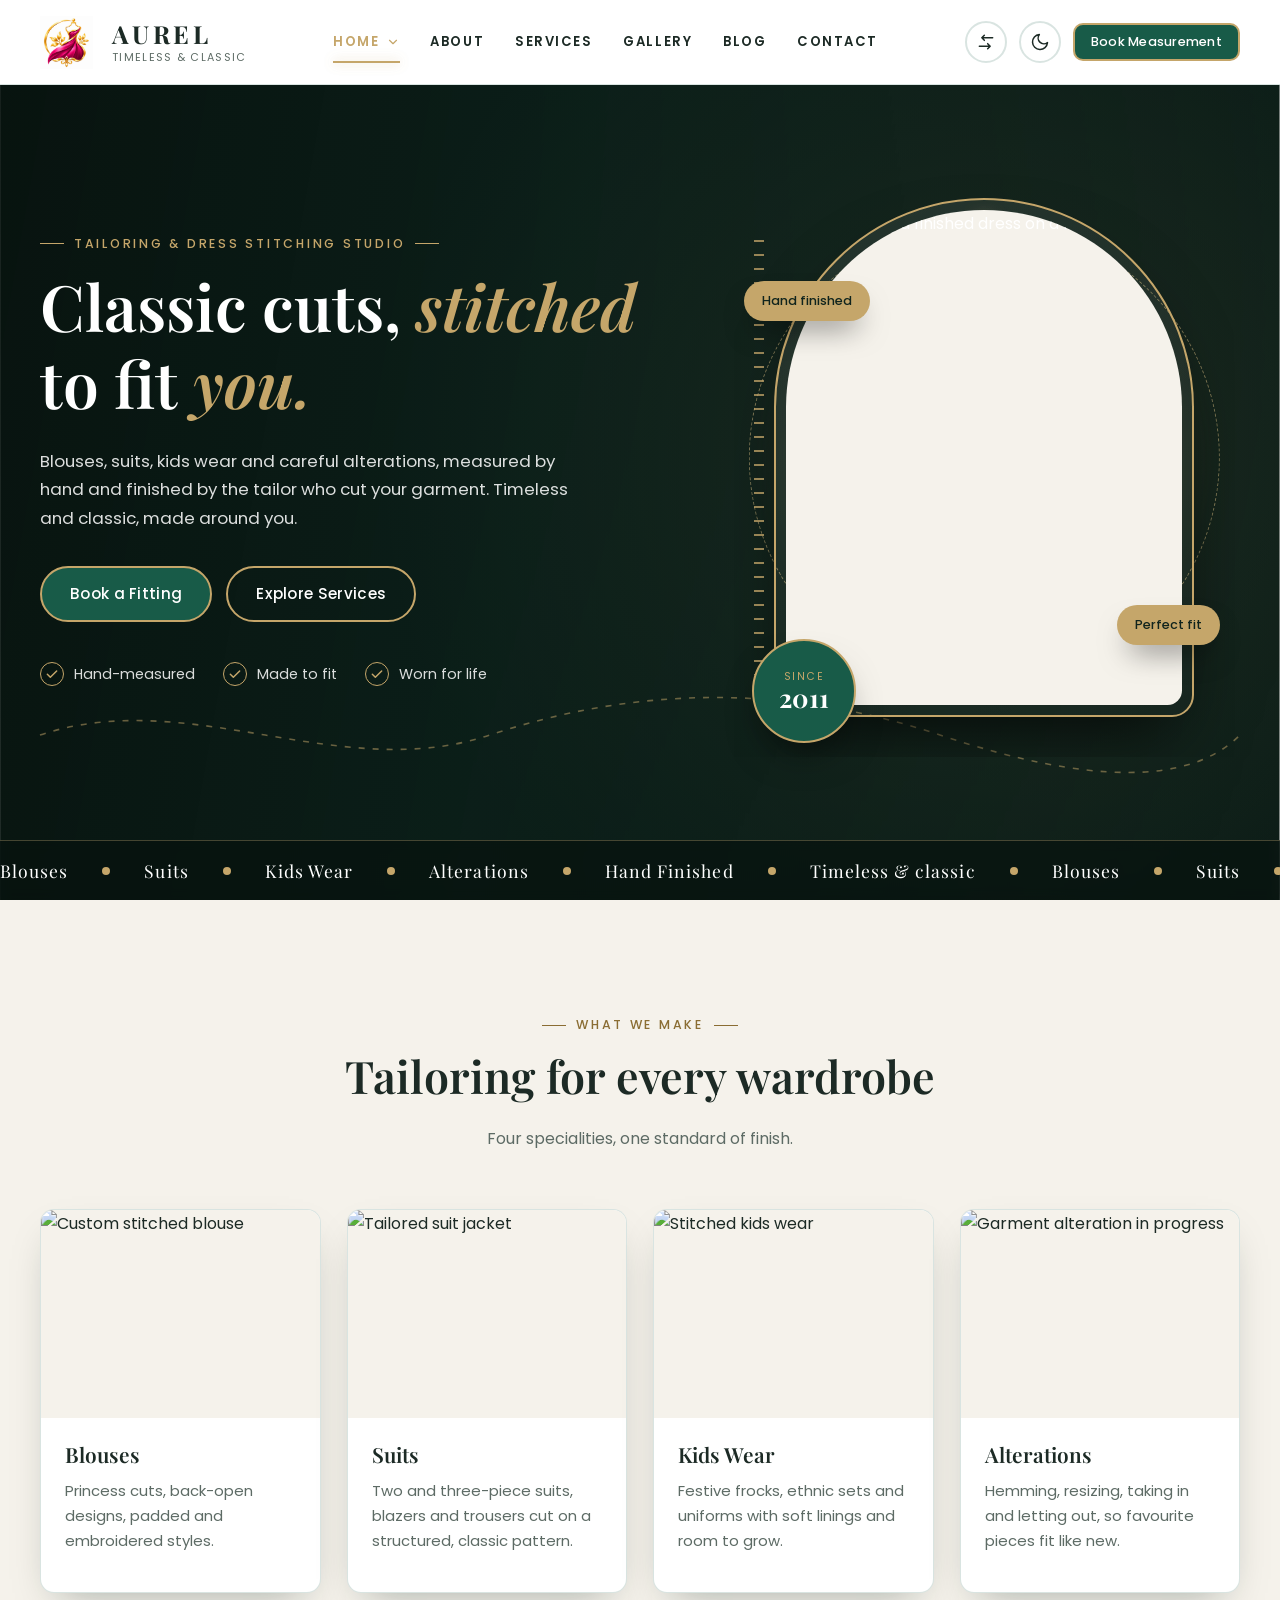
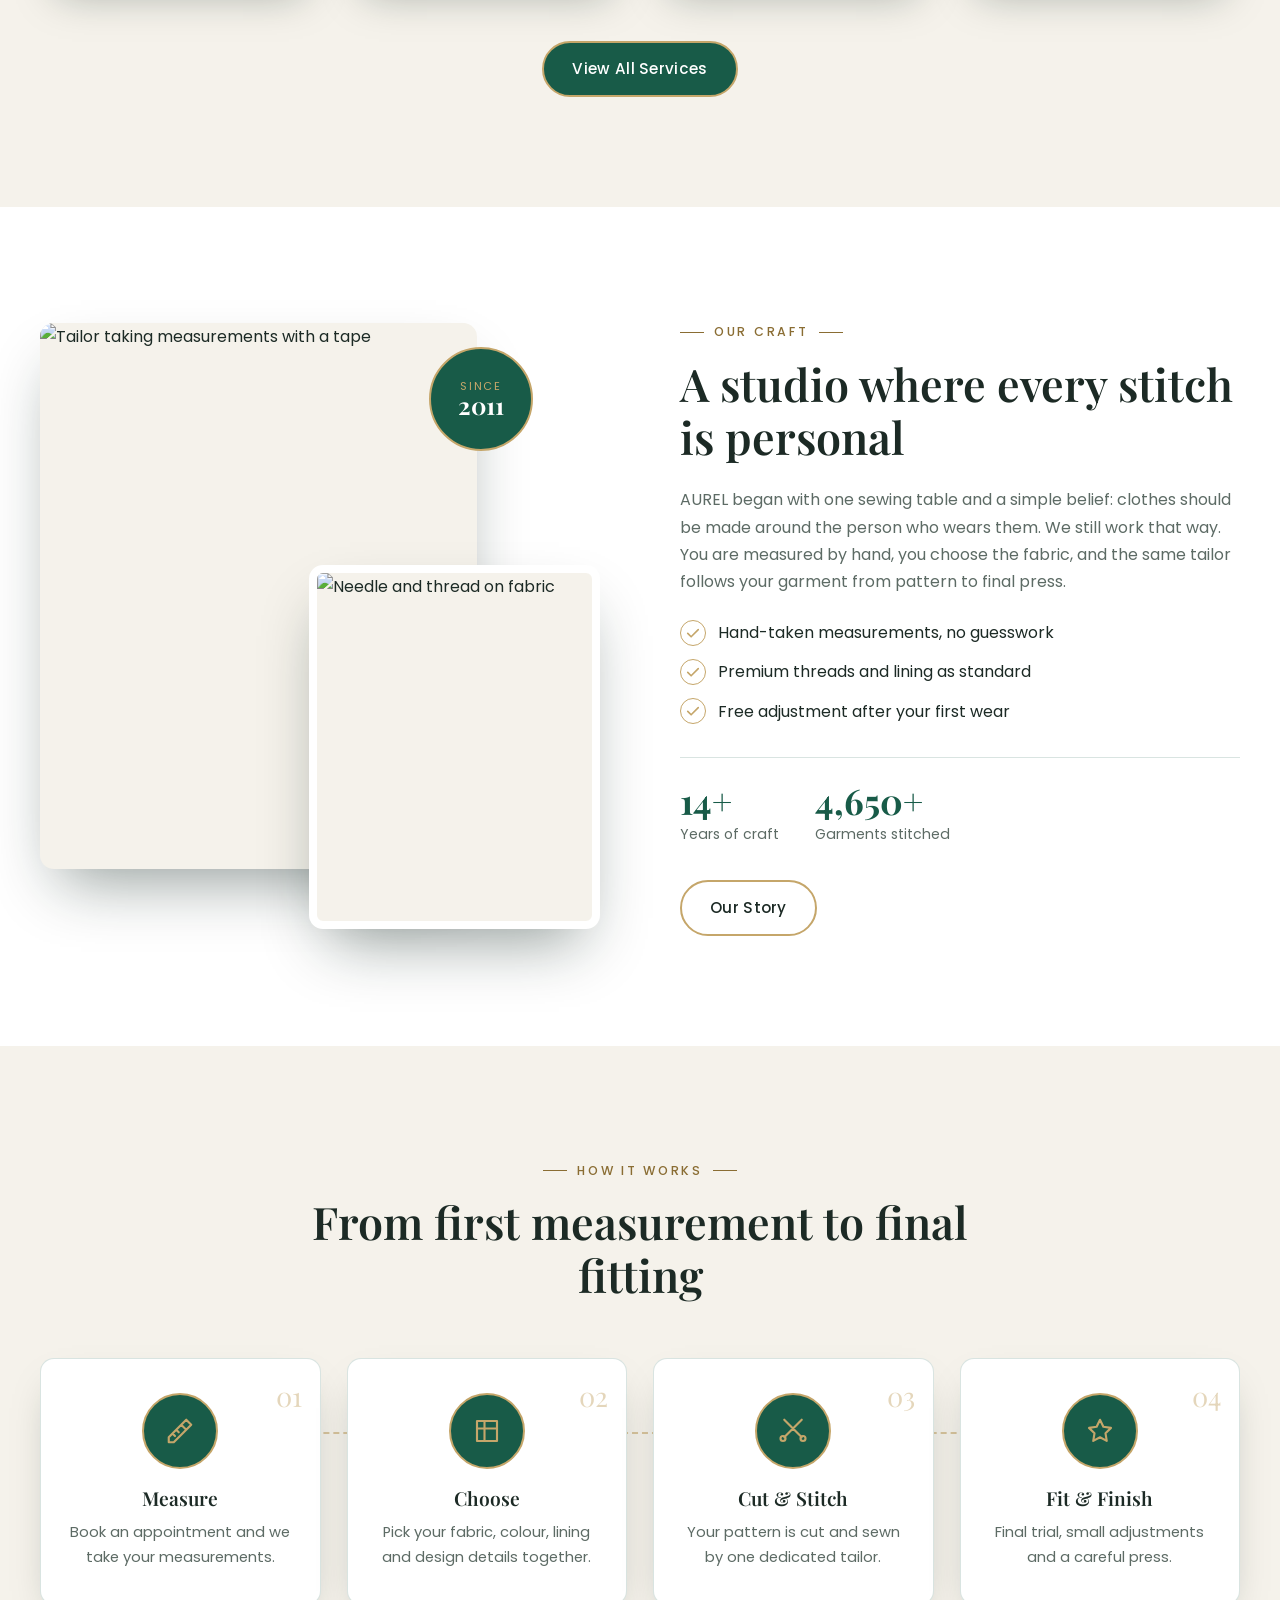
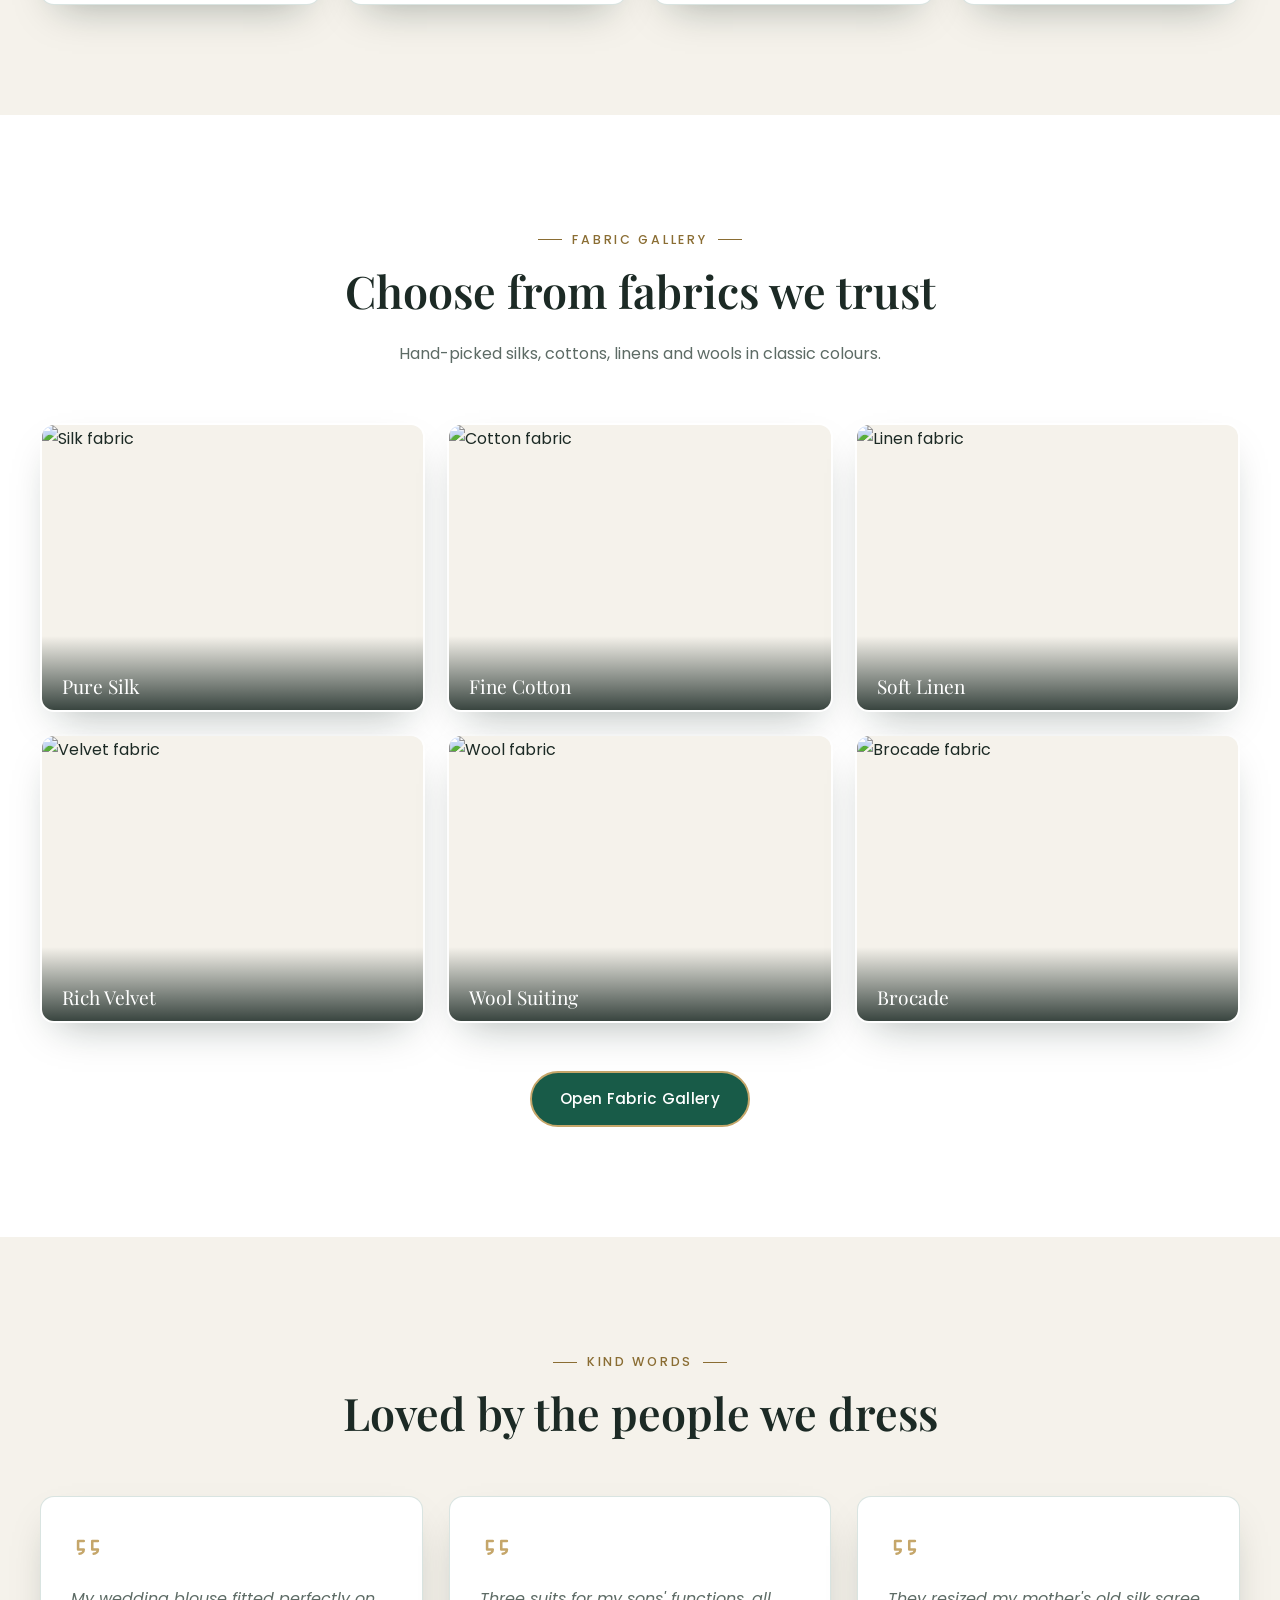
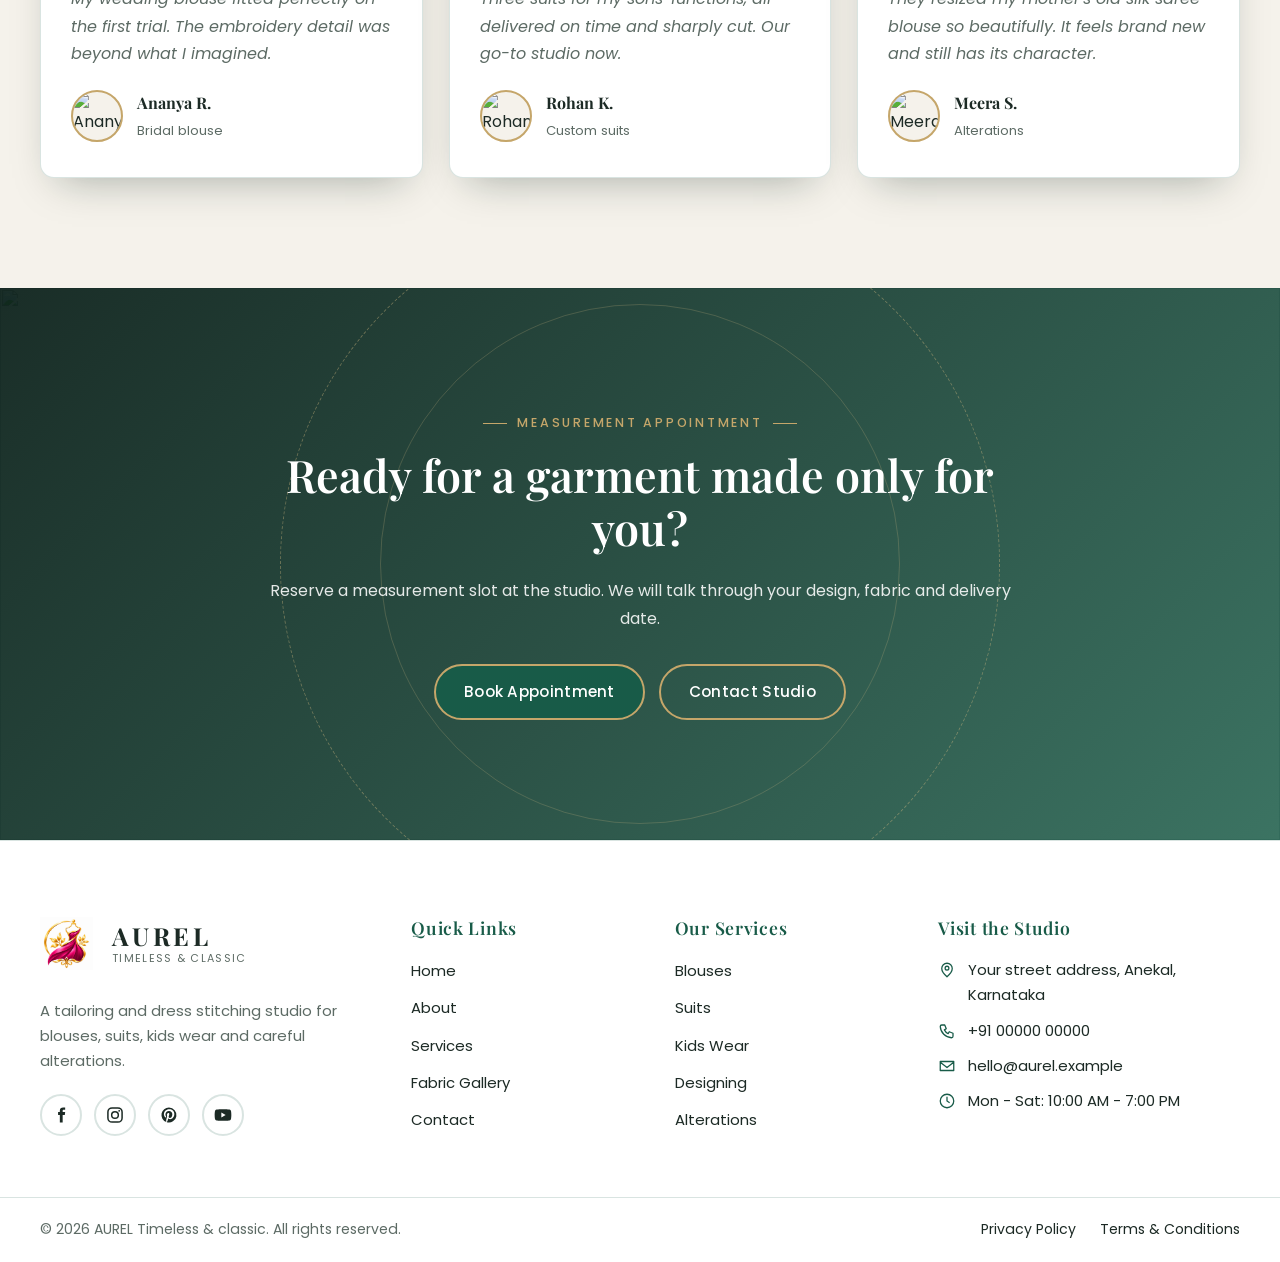
==== index.html @ b5ae41fc "Add files via upload" ====
<!DOCTYPE html>
<html lang="en" dir="ltr" data-theme="light">
<head>
  <meta charset="UTF-8">
  <meta name="viewport" content="width=device-width, initial-scale=1">
  <title>AUREL | Tailoring &amp; Dress Stitching Studio</title>
  <meta name="description" content="AUREL - Timeless &amp; classic. Custom blouses, suits, kids wear and alterations, stitched with care.">
  <meta name="color-scheme" content="light dark">

  <!-- Apply saved theme / direction before paint (prevents flash) -->
  <script>
    (function () {
      try {
        var t = localStorage.getItem('aurel-theme');
        var d = localStorage.getItem('aurel-dir');
        if (t) document.documentElement.setAttribute('data-theme', t);
        if (d) document.documentElement.setAttribute('dir', d);
      } catch (e) {}
    })();
  </script>

  <link rel="preconnect" href="https://fonts.googleapis.com">
  <link rel="preconnect" href="https://fonts.gstatic.com" crossorigin>
  <link href="https://fonts.googleapis.com/css2?family=Playfair+Display:wght@500;600;700&family=Poppins:wght@300;400;500;600&display=swap" rel="stylesheet">
  <link rel="stylesheet" href="index.css">
</head>
<body>
  <a class="skip-link" href="#main">Skip to main content</a>
  <div class="scroll-progress" aria-hidden="true"></div>

  <!-- ================= HEADER ================= -->
  <header class="site-header" id="header">
    <div class="container header-inner">

      <a href="index.html" class="brand" aria-label="AUREL home">
        <!-- Logo 1: shown in LIGHT mode | Logo 2: shown in DARK mode -->
        <img class="logo-img logo-light" src="/735e9904-bd19-4c59-94f9-e729f4ba6bff.png" alt="AUREL logo">
        <img class="logo-img logo-dark" src="/b3f9ed93-58cc-4c50-a8bf-f6584e491061.png" alt="" aria-hidden="true">
        <span class="brand-text">
          <span class="brand-name">AUREL</span>
          <span class="brand-tag">Timeless &amp; classic</span>
        </span>
      </a>

      <nav class="main-nav" id="mainNav" aria-label="Main navigation">
        <ul class="nav-list">
          <li class="has-dropdown">
            <button class="nav-link dropdown-toggle is-active" aria-expanded="false" aria-haspopup="true">
              Home
              <svg class="chev" viewBox="0 0 24 24" width="14" height="14" aria-hidden="true"><path d="M6 9l6 6 6-6" fill="none" stroke="currentColor" stroke-width="2" stroke-linecap="round" stroke-linejoin="round"/></svg>
            </button>
            <ul class="dropdown">
              <li><a href="index.html" class="active" aria-current="page">Home 1 <small>Classic Studio</small></a></li>
              <li><a href="home2.html">Home 2 <small>Bridal &amp; Occasion</small></a></li>
            </ul>
          </li>
          <li><a class="nav-link" href="about.html">ABOUT</a></li>
          <li><a class="nav-link" href="services.html">SERVICES</a></li>
          <li><a class="nav-link" href="gallery.html">GALLERY</a></li>
          <li><a class="nav-link" href="blog.html">BLOG</a></li>
          <li><a class="nav-link" href="contact.html">CONTACT</a></li>
        </ul>
      </nav>

      <div class="header-actions">
        <button class="icon-btn" id="rtlToggle" aria-label="Toggle right-to-left layout" title="LTR / RTL">
          <svg viewBox="0 0 24 24" width="20" height="20" aria-hidden="true"><path d="M7 7h13M7 7l3-3M7 7l3 3M17 17H4M17 17l-3-3M17 17l-3 3" fill="none" stroke="currentColor" stroke-width="1.8" stroke-linecap="round" stroke-linejoin="round"/></svg>
        </button>
        <button class="icon-btn" id="themeToggle" aria-label="Toggle dark mode" title="Light / Dark">
          <svg class="i-moon" viewBox="0 0 24 24" width="20" height="20" aria-hidden="true"><path d="M21 12.8A9 9 0 1 1 11.2 3a7 7 0 0 0 9.8 9.8z" fill="none" stroke="currentColor" stroke-width="1.8" stroke-linejoin="round"/></svg>
          <svg class="i-sun" viewBox="0 0 24 24" width="20" height="20" aria-hidden="true"><circle cx="12" cy="12" r="4" fill="none" stroke="currentColor" stroke-width="1.8"/><path d="M12 2v2M12 20v2M4.9 4.9l1.4 1.4M17.7 17.7l1.4 1.4M2 12h2M20 12h2M4.9 19.1l1.4-1.4M17.7 6.3l1.4-1.4" stroke="currentColor" stroke-width="1.8" stroke-linecap="round"/></svg>
        </button>
        <!-- The ONLY call-to-action in the header -->
        <a href="/bookmeasurement.html" class="btn btn-primary header-cta">Book Measurement</a>
        <button class="menu-btn" id="menuBtn" aria-label="Open menu" aria-expanded="false" aria-controls="mainNav">
          <span></span><span></span><span></span>
        </button>
      </div>
    </div>
  </header>

  <main id="main">

    <!-- ============ 1. HERO (full viewport) ============ -->
    <section class="hero" id="hero">
      <img class="hero-bg" src="https://img.freepik.com/premium-photo/seamstress-sewing-by-hands-workshop_156881-48.jpg?w=2000" alt="" fetchpriority="high">
      <div class="hero-overlay" aria-hidden="true"></div>
      <svg class="hero-stitch" viewBox="0 0 1200 110" preserve-aspect-ratio="none" aria-hidden="true">
        <path d="M0 55 C150 5 300 105 450 55 S750 5 900 55 S1150 105 1200 55"/>
      </svg>

      <div class="container hero-grid">
        <div class="hero-content">
          <span class="eyebrow anim-rise" style="--d:.1s">Tailoring &amp; Dress Stitching Studio</span>
          <h1 class="hero-title">
            <span class="w" style="--w:0">Classic</span>
            <span class="w" style="--w:1">cuts,</span>
            <span class="w" style="--w:2"><em>stitched</em></span>
            <span class="w" style="--w:3">to</span>
            <span class="w" style="--w:4">fit</span>
            <span class="w" style="--w:5"><em>you.</em></span>
          </h1>
          <p class="lead anim-rise" style="--d:.9s">Blouses, suits, kids wear and careful alterations, measured by hand and finished by the tailor who cut your garment. Timeless and classic, made around you.</p>
          <div class="btn-row anim-rise" style="--d:1.05s">
            <a href="contact.html#appointment" class="btn btn-primary">Book a Fitting</a>
            <a href="services.html" class="btn btn-secondary">Explore Services</a>
          </div>
          <ul class="hero-facts anim-rise" style="--d:1.2s">
            <li><svg viewBox="0 0 24 24" width="20" height="20" aria-hidden="true"><path d="M5 12.5l4.5 4.5L19 7.5" fill="none" stroke="currentColor" stroke-width="2.2" stroke-linecap="round" stroke-linejoin="round"/></svg>Hand-measured</li>
            <li><svg viewBox="0 0 24 24" width="20" height="20" aria-hidden="true"><path d="M5 12.5l4.5 4.5L19 7.5" fill="none" stroke="currentColor" stroke-width="2.2" stroke-linecap="round" stroke-linejoin="round"/></svg>Made to fit</li>
            <li><svg viewBox="0 0 24 24" width="20" height="20" aria-hidden="true"><path d="M5 12.5l4.5 4.5L19 7.5" fill="none" stroke="currentColor" stroke-width="2.2" stroke-linecap="round" stroke-linejoin="round"/></svg>Worn for life</li>
          </ul>
        </div>

        <div class="hero-visual">
          <div class="hv-glow" aria-hidden="true"></div>
          <div class="hv-ring" aria-hidden="true"></div>
          <div class="hv-tape" aria-hidden="true"></div>
          <figure class="hv-frame tilt" data-tilt-max="8">
            <div class="hv-media">
              <img src="https://img.freepik.com/premium-photo/seamstress-sewing-by-hands-workshop_156881-48.jpg?w=2000" alt="Tailor fitting a finished dress on a mannequin" width="900" height="1100">
              <span class="hv-shine" aria-hidden="true"></span>
              <span class="hv-scan" aria-hidden="true"></span>
            </div>
          </figure>
          <span class="hv-chip hv-a">Hand finished</span>
          <span class="hv-chip hv-b">Perfect fit</span>
          <div class="hv-badge" aria-hidden="true"><span>Since</span><strong>2011</strong></div>
        </div>
      </div>

      <div class="hero-ticker" aria-hidden="true">
        <div class="ticker-track">
          <div class="ticker-set">
            <span>Blouses</span><i></i><span>Suits</span><i></i><span>Kids Wear</span><i></i><span>Alterations</span><i></i><span>Hand Finished</span><i></i><span>Timeless &amp; classic</span><i></i>
          </div>
          <div class="ticker-set">
            <span>Blouses</span><i></i><span>Suits</span><i></i><span>Kids Wear</span><i></i><span>Alterations</span><i></i><span>Hand Finished</span><i></i><span>Timeless &amp; classic</span><i></i>
          </div>
        </div>
      </div>
    </section>

    <!-- ============ 2. SERVICES ============ -->
    <section class="section section-alt" id="services">
      <div class="container">
        <div class="section-head reveal">
          <span class="eyebrow">What We Make</span>
          <h2 class="section-title">Tailoring for every wardrobe</h2>
          <p>Four specialities, one standard of finish.</p>
        </div>
        <div class="card-grid cols-4">
          <article class="card tilt reveal reveal-zoom" style="--i:0">
            <div class="card-img"><img src="https://www.pothys.com/cdn/shop/files/23-RBK-073-RS-1075-_3.jpg?v=1771235628&width=910" alt="Custom stitched blouse" loading="lazy"></div>
            <div class="card-body">
              <h3>Blouses</h3>
              <p>Princess cuts, back-open designs, padded and embroidered styles.</p>
            </div>
          </article>
          <article class="card tilt reveal reveal-zoom" style="--i:1">
            <div class="card-img"><img src="https://tse2.mm.bing.net/th/id/OIP.6DlDn8iIZO97dUgZERVzBAHaHa?r=0&w=720&h=720&rs=1&pid=ImgDetMain&o=7&rm=3" alt="Tailored suit jacket" loading="lazy"></div>
            <div class="card-body">
              <h3>Suits</h3>
              <p>Two and three-piece suits, blazers and trousers cut on a structured, classic pattern.</p>

          </article>
          <article class="card tilt reveal reveal-zoom" style="--i:2">
            <div class="card-img"><img src="https://5.imimg.com/data5/SELLER/Default/2023/2/AM/KF/TA/184124314/0-0-500x500.jpg" alt="Stitched kids wear" loading="lazy"></div>
            <div class="card-body">
              <h3>Kids Wear</h3>
              <p>Festive frocks, ethnic sets and uniforms with soft linings and room to grow.</p>
            
          </article>
          <article class="card tilt reveal reveal-zoom" style="--i:3">
            <div class="card-img"><img src="https://greatamericandrycleaners.com/wp-content/uploads/2025/09/Alteration-Timelines-blog.jpg" alt="Garment alteration in progress" loading="lazy"></div>
            <div class="card-body">
              <h3>Alterations</h3>
              <p>Hemming, resizing, taking in and letting out, so favourite pieces fit like new.</p>

            </div>
          </article>
        </div>
        <div class="center-row reveal"><a href="services.html" class="btn btn-primary">View All Services</a></div>
      </div>
    </section>

    <!-- ============ 3. ABOUT / CRAFT INTRO ============ -->
    <section class="section" id="about">
      <div class="container split">
        <div class="img-stack reveal reveal-left">
          <img class="img-a tilt" data-tilt-max="6" src="https://media.istockphoto.com/id/873915448/photo/portrait-of-beautiful-seamstress.jpg?s=170667a&w=0&k=20&c=xYCZDKENK8-GXb_MK5Ij9d20ZPfYp06cY1X5cwzAJeo=" alt="Tailor taking measurements with a tape" loading="lazy">
          <img class="img-b tilt" data-tilt-max="6" src="https://img.freepik.com/premium-photo/bright-orange-thread-needle-fabric_262388-5379.jpg" alt="Needle and thread on fabric" loading="lazy">
          <div class="stamp" aria-hidden="true"><span>Since</span><strong>2011</strong></div>
        </div>
        <div class="copy reveal reveal-right">
          <span class="eyebrow">Our Craft</span>
          <h2 class="section-title">A studio where every stitch is personal</h2>
          <p>AUREL began with one sewing table and a simple belief: clothes should be made around the person who wears them. We still work that way. You are measured by hand, you choose the fabric, and the same tailor follows your garment from pattern to final press.</p>
          <ul class="check-list">
            <li><svg viewBox="0 0 24 24" width="20" height="20" aria-hidden="true"><path d="M5 12.5l4.5 4.5L19 7.5" fill="none" stroke="currentColor" stroke-width="2.2" stroke-linecap="round" stroke-linejoin="round"/></svg>Hand-taken measurements, no guesswork</li>
            <li><svg viewBox="0 0 24 24" width="20" height="20" aria-hidden="true"><path d="M5 12.5l4.5 4.5L19 7.5" fill="none" stroke="currentColor" stroke-width="2.2" stroke-linecap="round" stroke-linejoin="round"/></svg>Premium threads and lining as standard</li>
            <li><svg viewBox="0 0 24 24" width="20" height="20" aria-hidden="true"><path d="M5 12.5l4.5 4.5L19 7.5" fill="none" stroke="currentColor" stroke-width="2.2" stroke-linecap="round" stroke-linejoin="round"/></svg>Free adjustment after your first wear</li>
          </ul>
          <div class="a-stats">
            <div class="a-stat"><strong data-count="15">0</strong><span>Years of craft</span></div>
            <div class="a-stat"><strong data-count="4800">0</strong><span>Garments stitched</span></div>
          </div>
          <a href="about.html" class="btn btn-secondary">Our Story</a>
        </div>
      </div>
    </section>

    <!-- ============ 4. PROCESS ============ -->
    <section class="section section-alt" id="process">
      <div class="container">
        <div class="section-head reveal">
          <span class="eyebrow">How It Works</span>
          <h2 class="section-title">From first measurement to final fitting</h2>
        </div>
        <ol class="steps">
          <li class="step reveal reveal-flip" style="--i:0">
            <span class="step-num">01</span>
            <div class="step-icon"><svg viewBox="0 0 24 24" width="30" height="30" aria-hidden="true"><path d="M3 17l14-14 4 4L7 21H3z M13 7l4 4 M6 14l2 2 M9 11l2 2" fill="none" stroke="currentColor" stroke-width="1.7" stroke-linecap="round" stroke-linejoin="round"/></svg></div>
            <h3>Measure</h3><p>Book an appointment and we take your measurements.</p>
          </li>
          <li class="step reveal reveal-flip" style="--i:1">
            <span class="step-num">02</span>
            <div class="step-icon"><svg viewBox="0 0 24 24" width="30" height="30" aria-hidden="true"><path d="M4 4h16v16H4z M4 10h16 M10 4v16" fill="none" stroke="currentColor" stroke-width="1.7" stroke-linejoin="round"/></svg></div>
            <h3>Choose</h3><p>Pick your fabric, colour, lining and design details together.</p>
          </li>
          <li class="step reveal reveal-flip" style="--i:2">
            <span class="step-num">03</span>
            <div class="step-icon"><svg viewBox="0 0 24 24" width="30" height="30" aria-hidden="true"><path d="M5 3l14 14 M19 3L5 17 M4 20a2 2 0 1 0 0-4 2 2 0 0 0 0 4z M20 20a2 2 0 1 0 0-4 2 2 0 0 0 0 4z" fill="none" stroke="currentColor" stroke-width="1.7" stroke-linecap="round"/></svg></div>
            <h3>Cut &amp; Stitch</h3><p>Your pattern is cut and sewn by one dedicated tailor.</p>
          </li>
          <li class="step reveal reveal-flip" style="--i:3">
            <span class="step-num">04</span>
            <div class="step-icon"><svg viewBox="0 0 24 24" width="30" height="30" aria-hidden="true"><path d="M12 3l2.7 5.6 6.1.9-4.4 4.3 1 6.1L12 17l-5.4 2.9 1-6.1L3.2 9.5l6.1-.9z" fill="none" stroke="currentColor" stroke-width="1.7" stroke-linejoin="round"/></svg></div>
            <h3>Fit &amp; Finish</h3><p>Final trial, small adjustments and a careful press.</p>
          </li>
        </ol>
      </div>
    </section>

    <!-- ============ 5. FABRIC HIGHLIGHTS ============ -->
    <section class="section" id="fabrics">
      <div class="container">
        <div class="section-head reveal">
          <span class="eyebrow">Fabric Gallery</span>
          <h2 class="section-title">Choose from fabrics we trust</h2>
          <p>Hand-picked silks, cottons, linens and wools in classic colours.</p>
        </div>
        <div class="fabric-grid">
          <figure class="fabric tilt reveal reveal-zoom" style="--i:0"><img src="https://apisap.fabindia.com/medias/20233188-03.jpg?context=bWFzdGVyfGltYWdlc3w4NTYwM3xpbWFnZS9qcGVnfGFEUXpMMmczWXk4eE1EUTJNVFExTVRNNE5qZzRNekF2TWpBeU16TXhPRGhmTURNdWFuQm58NGVlMjhiY2ExMzU0MWJiNjBhOWY1NWEyNjIxMDY0ZjVjYTdiYWNmOTkxNGU5NWU1ZGNhNmNmOGU0Zjg4NWEwZg&aio=w-500" alt="Silk fabric" loading="lazy"><figcaption>Pure Silk</figcaption></figure>
          <figure class="fabric tilt reveal reveal-zoom" style="--i:1"><img src="https://5.imimg.com/data5/SELLER/Default/2024/1/375308202/OT/TR/JJ/148478429/0n8a8501-1000x1000.jpg" alt="Cotton fabric" loading="lazy"><figcaption>Fine Cotton</figcaption></figure>
          <figure class="fabric tilt reveal reveal-zoom" style="--i:2"><img src="https://tse1.mm.bing.net/th/id/OIP.wwqLJWx52Pyz0DfAB8-3SgHaLH?r=0&w=2400&h=3600&rs=1&pid=ImgDetMain&o=7&rm=3" alt="Linen fabric" loading="lazy"><figcaption>Soft Linen</figcaption></figure>
          <figure class="fabric tilt reveal reveal-zoom" style="--i:3"><img src="https://i.etsystatic.com/10871574/r/il/d79fe9/6384821250/il_1080xN.6384821250_mkm8.jpg" alt="Velvet fabric" loading="lazy"><figcaption>Rich Velvet</figcaption></figure>
          <figure class="fabric tilt reveal reveal-zoom" style="--i:4"><img src="https://i.pinimg.com/736x/da/b9/3e/dab93eac94954c6a0cad41ae01b9ee74.jpg" alt="Wool fabric" loading="lazy"><figcaption>Wool Suiting</figcaption></figure>
          <figure class="fabric tilt reveal reveal-zoom" style="--i:5"><img src="https://suvidhafashion.com/cdn/shop/files/7367.jpg?v=1724824955" alt="Brocade fabric" loading="lazy"><figcaption>Brocade</figcaption></figure>
        </div>
        <div class="center-row reveal"><a href="gallery.html" class="btn btn-primary">Open Fabric Gallery</a></div>
      </div>
    </section>

    <!-- ============ 6. TESTIMONIALS ============ -->
    <section class="section section-alt" id="testimonials">
      <div class="container">
        <div class="section-head reveal">
          <span class="eyebrow">Kind Words</span>
          <h2 class="section-title">Loved by the people we dress</h2>
        </div>
        <div class="card-grid cols-3">
          <blockquote class="quote tilt reveal reveal-zoom" style="--i:0">
            <svg class="q-mark" viewBox="0 0 24 24" width="34" height="34" aria-hidden="true"><path d="M9 7H5v6h4a3 3 0 0 1-3 3M19 7h-4v6h4a3 3 0 0 1-3 3" fill="none" stroke="currentColor" stroke-width="1.8" stroke-linecap="round" stroke-linejoin="round"/></svg>
            <p>My wedding blouse fitted perfectly on the first trial. The embroidery detail was beyond what I imagined.</p>
            <footer><img src="https://i.pinimg.com/736x/32/91/d6/3291d675d19a17acd75c7445a73ffbc9.jpg" alt="Ananya R." loading="lazy"><div><strong>Ananya R.</strong><span>Bridal blouse</span></div></footer>
          </blockquote>
          <blockquote class="quote tilt reveal reveal-zoom" style="--i:1">
            <svg class="q-mark" viewBox="0 0 24 24" width="34" height="34" aria-hidden="true"><path d="M9 7H5v6h4a3 3 0 0 1-3 3M19 7h-4v6h4a3 3 0 0 1-3 3" fill="none" stroke="currentColor" stroke-width="1.8" stroke-linecap="round" stroke-linejoin="round"/></svg>
            <p>Three suits for my sons' functions, all delivered on time and sharply cut. Our go-to studio now.</p>
            <footer><img src="https://tse2.mm.bing.net/th/id/OIP.flaD_zT5aQcYdLxWzpeczwHaIv?r=0&w=1080&h=1275&rs=1&pid=ImgDetMain&o=7&rm=3" alt="Rohan K." loading="lazy"><div><strong>Rohan K.</strong><span>Custom suits</span></div></footer>
          </blockquote>
          <blockquote class="quote tilt reveal reveal-zoom" style="--i:2">
            <svg class="q-mark" viewBox="0 0 24 24" width="34" height="34" aria-hidden="true"><path d="M9 7H5v6h4a3 3 0 0 1-3 3M19 7h-4v6h4a3 3 0 0 1-3 3" fill="none" stroke="currentColor" stroke-width="1.8" stroke-linecap="round" stroke-linejoin="round"/></svg>
            <p>They resized my mother's old silk saree blouse so beautifully. It feels brand new and still has its character.</p>
            <footer><img src="https://tse4.mm.bing.net/th/id/OIP.0PmqxtuHN4PIiteZuw64BgHaHa?r=0&rs=1&pid=ImgDetMain&o=7&rm=3" alt="Meera S." loading="lazy"><div><strong>Meera S.</strong><span>Alterations</span></div></footer>
          </blockquote>
        </div>
      </div>
    </section>

    <!-- ============ 7. CTA (directly above footer) ============ -->
    <section class="cta-section" id="appointment-cta">
      <img class="cta-bg" src="https://media.istockphoto.com/id/807446618/photo/african-american-tailor-measuring-elderly-man-with-tape-measure-indoors.jpg?s=612x612&w=0&k=20&c=AAl00j4YOS5FkI5xOuJH9w9t-a_vx03npRMeAav3VmE=" alt="" loading="lazy">
      <div class="cta-overlay"></div>
      <div class="cta-ring" aria-hidden="true"></div>
      <div class="cta-ring r2" aria-hidden="true"></div>
      <div class="container cta-inner reveal">
        <span class="eyebrow on-dark">Measurement Appointment</span>
        <h2 class="section-title">Ready for a garment made only for you?</h2>
        <p>Reserve a measurement slot at the studio. We will talk through your design, fabric and delivery date.</p>
        <div class="btn-row center">
          <a href="contact.html#appointment" class="btn btn-primary">Book Appointment</a>
          <a href="contact.html" class="btn btn-secondary">Contact Studio</a>
        </div>
      </div>
    </section>
  </main>

  <!-- ================= FOOTER ================= -->
  <footer class="site-footer">
    <div class="container footer-grid">
      <div class="footer-brand">
        <a href="index.html" class="brand" aria-label="AUREL home">
          <!-- Logo 1: shown in LIGHT mode | Logo 2: shown in DARK mode -->
          <img class="logo-img logo-light" src="/735e9904-bd19-4c59-94f9-e729f4ba6bff.png" alt="AUREL logo">
          <img class="logo-img logo-dark" src="/b3f9ed93-58cc-4c50-a8bf-f6584e491061.png" alt="" aria-hidden="true">
          <span class="brand-text">
            <span class="brand-name">AUREL</span>
            <span class="brand-tag">Timeless &amp; classic</span>
          </span>
        </a>
        <p>A tailoring and dress stitching studio for blouses, suits, kids wear and careful alterations.</p>
        <ul class="socials" aria-label="Social media">
          <li><a href="https://facebook.com" aria-label="Facebook" target="_blank" rel="noopener"><svg viewBox="0 0 24 24" width="20" height="20" aria-hidden="true"><path d="M14 8.5V7c0-.8.4-1.2 1.3-1.2H17V3h-2.4C12 3 10.6 4.5 10.6 6.8v1.7H8.5V12h2.1v9H14v-9h2.6l.4-3.5z" fill="currentColor"/></svg></a></li>
          <li><a href="https://instagram.com" aria-label="Instagram" target="_blank" rel="noopener"><svg viewBox="0 0 24 24" width="20" height="20" aria-hidden="true"><rect x="3.5" y="3.5" width="17" height="17" rx="5" fill="none" stroke="currentColor" stroke-width="1.8"/><circle cx="12" cy="12" r="4" fill="none" stroke="currentColor" stroke-width="1.8"/><circle cx="17" cy="7" r="1.1" fill="currentColor"/></svg></a></li>
          <li><a href="https://pinterest.com" aria-label="Pinterest" target="_blank" rel="noopener"><svg viewBox="0 0 24 24" width="20" height="20" aria-hidden="true"><path d="M12 3a9 9 0 0 0-3.3 17.4c-.1-.7-.1-1.8 0-2.6l1.1-4.6s-.3-.6-.3-1.4c0-1.3.8-2.3 1.7-2.3.8 0 1.2.6 1.2 1.3 0 .8-.5 2-.8 3.1-.2.9.5 1.6 1.4 1.6 1.7 0 3-1.8 3-4.4 0-2.3-1.6-3.9-4-3.9-2.7 0-4.3 2-4.3 4.1 0 .8.3 1.7.7 2.2.1.1.1.2.1.3l-.3 1.1c0 .2-.1.2-.3.1-1.2-.6-2-2.3-2-3.8 0-3.1 2.3-6 6.5-6 3.4 0 6 2.4 6 5.7 0 3.4-2.1 6.1-5.1 6.1-1 0-1.9-.5-2.2-1.1l-.6 2.3c-.2.8-.8 1.8-1.2 2.4A9 9 0 1 0 12 3z" fill="currentColor"/></svg></a></li>
          <li><a href="https://youtube.com" aria-label="YouTube" target="_blank" rel="noopener"><svg viewBox="0 0 24 24" width="20" height="20" aria-hidden="true"><path d="M21.6 7.2a2.5 2.5 0 0 0-1.8-1.8C18.2 5 12 5 12 5s-6.2 0-7.8.4A2.5 2.5 0 0 0 2.4 7.2C2 8.8 2 12 2 12s0 3.2.4 4.8a2.5 2.5 0 0 0 1.8 1.8C5.8 19 12 19 12 19s6.2 0 7.8-.4a2.5 2.5 0 0 0 1.8-1.8c.4-1.6.4-4.8.4-4.8s0-3.2-.4-4.8zM10 15V9l5.2 3z" fill="currentColor"/></svg></a></li>
        </ul>
      </div>

      <div class="footer-col">
        <h4>Quick Links</h4>
        <ul>
          <li><a href="index.html">Home</a></li>
          <li><a href="about.html">About</a></li>
          <li><a href="services.html">Services</a></li>
          <li><a href="gallery.html">Fabric Gallery</a></li>
          <li><a href="contact.html">Contact</a></li>
        </ul>
      </div>

      <div class="footer-col">
        <h4>Our Services</h4>
        <ul>
          <li><a href="services.html#blouses">Blouses</a></li>
          <li><a href="services.html#suits">Suits</a></li>
          <li><a href="services.html#kids">Kids Wear</a></li>
           <li><a href="services.html#designing">Designing</a></li>
          <li><a href="services.html#alterations">Alterations</a></li>
        </ul>
      </div>

      <div class="footer-col">
        <h4>Visit the Studio</h4>
        <ul class="contact-list">
          <li><svg viewBox="0 0 24 24" width="18" height="18" aria-hidden="true"><path d="M12 21s7-6.1 7-11a7 7 0 0 0-14 0c0 4.9 7 11 7 11z M12 12a2.5 2.5 0 1 0 0-5 2.5 2.5 0 0 0 0 5z" fill="none" stroke="currentColor" stroke-width="1.7" stroke-linejoin="round"/></svg><span>Your street address, Anekal, Karnataka</span></li>
          <li><svg viewBox="0 0 24 24" width="18" height="18" aria-hidden="true"><path d="M5 4h4l2 5-2.5 1.5a11 11 0 0 0 5 5L15 13l5 2v4a2 2 0 0 1-2 2A16 16 0 0 1 3 6a2 2 0 0 1 2-2z" fill="none" stroke="currentColor" stroke-width="1.7" stroke-linejoin="round"/></svg><a href="tel:+910000000000">+91 00000 00000</a></li>
          <li><svg viewBox="0 0 24 24" width="18" height="18" aria-hidden="true"><path d="M3 6h18v12H3z M3 7l9 7 9-7" fill="none" stroke="currentColor" stroke-width="1.7" stroke-linejoin="round"/></svg><a href="mailto:hello@aurel.example">hello@aurel.example</a></li>
          <li><svg viewBox="0 0 24 24" width="18" height="18" aria-hidden="true"><circle cx="12" cy="12" r="9" fill="none" stroke="currentColor" stroke-width="1.7"/><path d="M12 7v5l3 2" fill="none" stroke="currentColor" stroke-width="1.7" stroke-linecap="round"/></svg><span>Mon - Sat: 10:00 AM - 7:00 PM</span></li>
        </ul>
      </div>
    </div>

    <div class="footer-bottom">
      <div class="container bottom-inner">
        <p>&copy; <span id="year">2026</span> AUREL Timeless &amp; classic. All rights reserved.</p>
        <ul class="legal">
          <li><a href="privacy-policy.html">Privacy Policy</a></li>
          <li><a href="terms-and-conditions.html">Terms &amp; Conditions</a></li>
        </ul>
      </div>
    </div>
  </footer>

  <script src="index.js"></script>

</body>
</html>
---- index.css ----
/* ---------- Design tokens ---------- */
:root {
  --font-display: 'Playfair Display', Georgia, serif;
  --font-body: 'Poppins', system-ui, -apple-system, 'Segoe UI', sans-serif;

  --primary: #185B48;          /* Emerald Green */
  --secondary: #C5A66A;        /* Antique Gold */
  --on-primary: #ffffff;
  --on-secondary: #10241d;

  --bg: #ffffff;
  --bg-alt: #f5f2eb;
  --surface: #ffffff;
  --text: #1c2a25;
  --muted: #5d6b65;
  --line: rgba(24, 91, 72, .16);
  --shadow: 0 18px 40px -18px rgba(12, 33, 27, .35);
  --shadow-lg: 0 30px 60px -20px rgba(12, 33, 27, .45);

  --radius: 14px;
  --header-h: 85px;
  --container: 1200px;
  --ease: cubic-bezier(.2, .7, .2, 1);
}

[data-theme="dark"] {
  --primary: #0C211B;          /* Deep Emerald */
  --secondary: #D6BB83;        /* Soft Gold */
  --on-primary: #f4efe3;
  --on-secondary: #0C211B;

  --bg: #08130f;
  --bg-alt: #112019;
  --surface: #172721;
  --text: #ecf1ee;
  --muted: #a7b6af;
  --line: rgba(214, 187, 131, .22);
  --shadow: 0 18px 40px -18px rgba(0, 0, 0, .7);
  --shadow-lg: 0 30px 60px -20px rgba(0, 0, 0, .8);
}

/* ---------- Reset / base ---------- */
*, *::before, *::after { box-sizing: border-box; }
html { scroll-behavior: smooth; -webkit-text-size-adjust: 100%; }
body {
  margin: 0;
  font-family: var(--font-body);
  font-size: 16px;
  line-height: 1.7;
  color: var(--text);
  background: var(--bg);
  overflow-x: clip;
  transition: background .4s var(--ease), color .4s var(--ease);
}
img { max-width: 100%; display: block; background: var(--bg-alt); }
a { color: inherit; text-decoration: none; }
ul, ol { margin: 0; padding: 0; list-style: none; }
h1, h2, h3, h4 { font-family: var(--font-display); line-height: 1.2; margin: 0 0 .5em; font-weight: 600; }
p { margin: 0 0 1em; }
figure { margin: 0; }
button { font: inherit; cursor: pointer; }
:focus-visible { outline: 2px solid var(--secondary); outline-offset: 3px; }

.container { width: min(100% - 40px, var(--container)); margin-inline: auto; }
.skip-link {
  position: absolute; inset-inline-start: 12px; top: -60px; z-index: 200;
  background: var(--secondary); color: var(--on-secondary); padding: 10px 16px; border-radius: 8px;
}
.skip-link:focus { top: 12px; }

.scroll-progress {
  position: fixed; top: 0; inset-inline: 0; height: 3px; z-index: 150;
  background: var(--secondary); transform-origin: left; transform: scaleX(0);
}
[dir="rtl"] .scroll-progress { transform-origin: right; }

/* ---------- Buttons ---------- */
.btn {
  display: inline-flex; align-items: center; justify-content: center; gap: 8px;
  padding: 13px 28px;
  border-radius: 999px;
  border: 2px solid var(--secondary);
  font-weight: 500; font-size: .95rem; letter-spacing: .02em;
  transition: background .3s var(--ease), color .3s var(--ease), transform .3s var(--ease), box-shadow .3s var(--ease);
  white-space: nowrap;
}
.btn:hover { transform: translateY(-3px) perspective(400px) rotateX(6deg); box-shadow: 0 14px 26px -12px rgba(0,0,0,.45); }
.btn:active { transform: translateY(0); }

/* Primary: primary colour, turns secondary on hover */
.btn-primary { background: var(--primary); color: var(--on-primary); }
.btn-primary:hover { background: var(--secondary); color: var(--on-secondary); }

/* Secondary: transparent with secondary border */
.btn-secondary { background: transparent; color: var(--text); }
.btn-secondary:hover { background: var(--secondary); color: var(--on-secondary); }

.btn-row { display: flex; flex-wrap: wrap; gap: 14px; }
.btn-row.center { justify-content: center; }
.center-row { display: flex; justify-content: center; margin-top: 48px; }

/* ---------- Header ---------- */
.site-header {
  position: sticky; top: 0; z-index: 100;
  width: 100%;
  height: var(--header-h);
  background: #ffffff;
  color: var(--text);
  border-bottom: 1px solid var(--line);
  transition: box-shadow .3s var(--ease), background .4s var(--ease);
}
.site-header.scrolled { box-shadow: 0 8px 24px -16px rgba(12, 33, 27, .45); }
[data-theme="dark"] .site-header,
[data-theme="dark"] .site-header.scrolled { background: #12241e; }

.header-inner {
  height: 100%;
  display: grid;
  grid-template-columns: auto minmax(0, 1fr) auto;   /* brand | centred nav | actions */
  align-items: center;
  column-gap: 0;
}

/* Brand: logo + name, tagline always UNDER the name */
.brand { display: inline-flex; align-items: center; gap: 19px; justify-self: start; }
.logo-img { width: 53px; height: 53px; object-fit: contain; background: transparent; flex: none; transition: transform .6s var(--ease); }
.brand:hover .logo-img { transform: rotateY(360deg); }

/* Logo swap: light-mode logo / dark-mode logo */
.logo-dark { display: none; }
[data-theme="dark"] .logo-light { display: none; }
[data-theme="dark"] .logo-dark { display: block; }

.brand-text { display: flex; flex-direction: column; line-height: 1.1; }
.brand-name { font-family: var(--font-display); font-size: 1.55rem; font-weight: 700; letter-spacing: .14em; color: var(--text); }
.brand-tag { font-size: .68rem; letter-spacing: .12em; text-transform: uppercase; color: var(--muted); margin-top: 4px; }

/* Nav */
.main-nav { justify-self: center; }
.nav-list { display: flex; align-items: center; justify-content: center; gap: clamp(18px, 2.4vw, 34px); }
.nav-link {
  position: relative; background: none; border: 0; color: var(--text);
  padding: 8px 0; font-size: .82rem; font-weight: 600; letter-spacing: .12em;
  text-transform: uppercase; display: inline-flex; align-items: center; gap: 6px;
  transition: color .3s var(--ease), transform .3s var(--ease), text-shadow .3s var(--ease);
}
.nav-link::before,
.nav-link::after {
  content: ''; position: absolute; inset-inline: 0; bottom: -2px; height: 2px;
  background: linear-gradient(90deg, transparent, var(--secondary), transparent);
  transition: transform .35s var(--ease), opacity .35s var(--ease);
}
.nav-link::before {
  transform: scaleX(0.25); opacity: 0;
  box-shadow: 0 0 12px rgba(197, 166, 106, .8);
}
.nav-link::after {
  transform: scaleX(0); transform-origin: center;
  background: var(--secondary);
}
.nav-link:hover, .nav-link:focus-visible {
  color: var(--secondary);
  transform: translateY(-1px);
  text-shadow: 0 0 10px rgba(197, 166, 106, .45);
}
.nav-link:hover::before, .nav-link:focus-visible::before { transform: scaleX(1); opacity: 1; }
.nav-link:hover::after, .nav-link:focus-visible::after { transform: scaleX(1); }
.nav-link.is-active { color: var(--secondary); }
.nav-link.is-active::before { transform: scaleX(1); opacity: .7; }
.nav-link.is-active::after { transform: scaleX(1); }

.has-dropdown { position: relative; }
.chev { transition: transform .3s var(--ease); }
.has-dropdown:hover .chev, .has-dropdown.open .chev { transform: rotate(180deg); }
.dropdown {
  position: absolute; top: calc(100% + 14px); inset-inline-start: 50%;
  translate: -50% 0;
  min-width: 230px; padding: 10px;
  background: var(--primary);
  border: 1px solid var(--secondary);
  border-radius: var(--radius);
  box-shadow: var(--shadow-lg);
  opacity: 0; visibility: hidden;
  transform: perspective(700px) rotateX(-18deg) translateY(10px);
  transform-origin: top center;
  transition: opacity .3s var(--ease), transform .35s var(--ease), visibility .3s;
}
[dir="rtl"] .dropdown { translate: 50% 0; }
.has-dropdown::after { content: ''; position: absolute; inset-inline: 0; top: 100%; height: 18px; }
.has-dropdown:hover .dropdown, .has-dropdown.open .dropdown {
  opacity: 1; visibility: visible; transform: perspective(700px) rotateX(0) translateY(0);
}
.dropdown a {
  display: flex; flex-direction: column; padding: 10px 14px; border-radius: 10px;
  color: var(--on-primary); font-weight: 500;
  transition: background .25s var(--ease), color .25s var(--ease), padding-inline-start .25s var(--ease);
}
.dropdown a small { color: var(--secondary); font-weight: 400; font-size: .74rem; letter-spacing: .04em; }
.dropdown a:hover, .dropdown a.active { background: var(--secondary); color: var(--on-secondary); padding-inline-start: 20px; }
.dropdown a:hover small, .dropdown a.active small { color: var(--on-secondary); }

.header-actions { justify-self: end; display: flex; align-items: center; gap: 12px; }
.icon-btn {
  width: 42px; height: 42px; display: grid; place-items: center;
  background: transparent; color: var(--text);
  border: 2px solid var(--line); border-radius: 50%;
  transition: background .3s var(--ease), color .3s var(--ease), transform .4s var(--ease);
}
.icon-btn:hover { background: var(--secondary); color: var(--on-secondary); transform: rotate(180deg); }
.i-sun { display: none; }
[data-theme="dark"] .i-sun { display: block; }
[data-theme="dark"] .i-moon { display: none; }
.header-cta { padding: 9px 16px; font-size: .8rem; line-height: 1.3; border-radius: 10px; }

.menu-btn {
  display: none; width: 42px; height: 42px; background: transparent;
  border: 2px solid var(--line); border-radius: 10px; padding: 0;
  flex-direction: column; align-items: center; justify-content: center; gap: 5px;
}
.menu-btn span { width: 20px; height: 2px; background: var(--text); transition: transform .3s var(--ease), opacity .3s; }
.menu-btn[aria-expanded="true"] span:nth-child(1) { transform: translateY(7px) rotate(45deg); }
.menu-btn[aria-expanded="true"] span:nth-child(2) { opacity: 0; }
.menu-btn[aria-expanded="true"] span:nth-child(3) { transform: translateY(-7px) rotate(-45deg); }

/* ---------- Generic section ---------- */
.section { padding: 110px 0; position: relative; background-color: var(--bg); }
.section-alt { background-color: var(--bg-alt); }
.section-head { text-align: center; max-width: 680px; margin: 0 auto 56px; }
.section-head p { color: var(--muted); }
.eyebrow {
  display: inline-block; font-size: .78rem; font-weight: 500;
  text-transform: uppercase; letter-spacing: .22em;
  color: var(--secondary); margin-bottom: 14px; position: relative;
  padding-inline: 34px;
}
.eyebrow::before, .eyebrow::after {
  content: ''; position: absolute; top: 50%; width: 24px; height: 1px; background: currentColor;
}
.eyebrow::before { inset-inline-start: 0; }
.eyebrow::after { inset-inline-end: 0; }
[data-theme="light"] .section .eyebrow { color: #8a6d33; }
.section-title { font-size: clamp(1.9rem, 3.6vw, 2.8rem); }
.on-dark .section-title, .on-dark { color: #fff; }
.on-dark .eyebrow, .eyebrow.on-dark { color: var(--secondary); }

/* ---------- 1. Hero (full viewport: background photo, framed photo, effects) ---------- */
.hero {
  position: relative;
  min-height: calc(100svh - var(--header-h));
  display: flex; align-items: center;
  padding: 80px 0 150px;
  overflow: hidden; isolation: isolate;
  background: #0a1914; color: #fff;
}
.hero-bg {
  position: absolute; inset: -20% 0 auto 0; width: 100%; height: 140%; object-fit: cover;
  z-index: -3; background: #0a1914;
  animation: kenburns 22s ease-in-out infinite alternate, heroFade 1.8s ease both;
}
.hero-overlay {
  position: absolute; inset: 0; z-index: -2;
  background:
    linear-gradient(100deg, rgba(8, 19, 15, .92) 0%, rgba(12, 33, 27, .7) 42%, rgba(12, 33, 27, .35) 100%),
    radial-gradient(circle at 75% 45%, rgba(214, 187, 131, .16), transparent 55%);
}
.hero-stitch {
  position: absolute; inset-inline: 0; bottom: 110px; width: 100%; height: 110px;
  z-index: -1; opacity: .5; pointer-events: none;
}
.hero-stitch path {
  fill: none; stroke: var(--secondary); stroke-width: 1.6; stroke-dasharray: 6 8;
  animation: stitchFlow 14s linear infinite;
}

.hero-grid {
  position: relative; z-index: 1;
  display: grid; grid-template-columns: minmax(0, 1.1fr) minmax(0, .9fr);
  gap: 64px; align-items: center;
}
.hero-content { min-width: 0; }
.hero-title {
  font-size: clamp(2.5rem, 5vw, 4.5rem);
  color: #fff; margin-bottom: .4em; perspective: 900px;
}
.hero-title .w {
  display: inline-block; transform-origin: 50% 100%;
  animation: wordIn 1s var(--ease) both;
  animation-delay: calc(.3s + var(--w, 0) * .12s);
}
.hero-title em { color: var(--secondary); font-style: italic; }
.hero .lead { max-width: 560px; color: rgba(255, 255, 255, .86); font-size: 1.05rem; margin-bottom: 2em; }
.hero .btn-secondary { color: #fff; }
.hero .btn-secondary:hover { color: var(--on-secondary); }
.hero-facts { display: flex; flex-wrap: wrap; gap: 12px 28px; margin-top: 40px; font-size: .9rem; color: rgba(255, 255, 255, .85); }
.hero-facts li { display: flex; align-items: center; gap: 10px; }
.hero-facts svg { color: var(--secondary); flex: none; padding: 3px; border: 1.5px solid var(--secondary); border-radius: 50%; width: 24px; height: 24px; }

/* Hero visual: framed photo and its effects */
.hero-visual {
  position: relative; z-index: 0; isolation: isolate;
  width: min(100%, 420px); justify-self: center;
  perspective: 1000px;
}
.hv-glow {
  position: absolute; z-index: -1;
  width: 120%; aspect-ratio: 1; top: 50%; inset-inline-start: 50%; translate: -50% -50%;
  border-radius: 50%;
  background: radial-gradient(circle, rgba(214, 187, 131, .38) 0%, rgba(214, 187, 131, 0) 62%);
  filter: blur(18px);
  animation: breathe 7s ease-in-out infinite;
}
.hv-ring {
  position: absolute; z-index: -1;
  width: 112%; aspect-ratio: 1; top: 50%; inset-inline-start: 50%; translate: -50% -50%;
  border-radius: 50%;
  border: 1.5px dashed rgba(214, 187, 131, .55);
  animation: spin 28s linear infinite;
}
.hv-ring::before {
  content: ''; position: absolute; top: -6px; left: 50%; width: 11px; height: 11px; margin-left: -5.5px;
  border-radius: 50%; background: var(--secondary); box-shadow: 0 0 16px var(--secondary);
}
.hv-tape {
  position: absolute; z-index: 2; top: 8%; bottom: 8%; inset-inline-start: -20px; width: 10px;
  background: repeating-linear-gradient(to bottom, var(--secondary) 0 2px, transparent 2px 14px);
  opacity: .75;
  animation: tapeMove 8s linear infinite;
}
.hv-frame {
  position: relative; margin: 0; padding: 10px;
  border: 2px solid var(--secondary);
  border-radius: 230px 230px 24px 24px;
  background: linear-gradient(160deg, rgba(255, 255, 255, .08), rgba(255, 255, 255, .02));
  box-shadow: 0 34px 70px -24px rgba(0, 0, 0, .75);
  animation: archIn 1.5s var(--ease) .15s both;
}
.hv-media {
  position: relative; overflow: hidden;
  aspect-ratio: 4 / 5;
  border-radius: 220px 220px 16px 16px;
}
.hv-media img {
  width: 100%; height: 100%; object-fit: cover;
  animation: kenburns 18s ease-in-out infinite alternate;
}
.hv-shine {
  position: absolute; top: -10%; bottom: -10%; left: 0; width: 40%;
  background: linear-gradient(100deg, transparent, rgba(255, 255, 255, .28), transparent);
  transform: translateX(-130%) skewX(-18deg);
  pointer-events: none;
  animation: shineSweep 6.5s ease-in-out 1.8s infinite;
}
.hv-scan {
  position: absolute; inset-inline: 0; top: 0; height: 2px;
  background: linear-gradient(90deg, transparent, var(--secondary), transparent);
  box-shadow: 0 0 14px var(--secondary);
  opacity: 0; pointer-events: none;
  animation: scanY 5.5s ease-in-out 1.6s infinite;
}
.hv-chip {
  position: absolute; z-index: 3; padding: 9px 18px; border-radius: 999px;
  font-size: .8rem; font-weight: 500; white-space: nowrap;
  background: var(--secondary); color: var(--on-secondary);
  box-shadow: 0 16px 30px -12px rgba(0, 0, 0, .6);
}
.hv-a {
  top: 16%; inset-inline-start: -30px;
  animation: chipIn .8s var(--ease) 1.3s both, floaty 6s ease-in-out 1.3s infinite;
}
.hv-b {
  bottom: 14%; inset-inline-end: -26px;
  animation: chipIn .8s var(--ease) 1.5s both, floaty 7s ease-in-out 1.5s infinite;
}
.hv-badge {
  position: absolute; z-index: 3; bottom: -26px; inset-inline-start: -22px;
  width: 104px; height: 104px; border-radius: 50%;
  display: grid; place-content: center; text-align: center; line-height: 1.1;
  background: var(--primary); color: var(--on-primary);
  border: 2px solid var(--secondary);
  box-shadow: 0 20px 40px -18px rgba(0, 0, 0, .7);
  animation: chipIn .9s var(--ease) 1.7s both, floaty 6.5s ease-in-out 1.7s infinite;
}
.hv-badge span { font-size: .66rem; letter-spacing: .16em; text-transform: uppercase; color: var(--secondary); }
.hv-badge strong { font-family: var(--font-display); font-size: 1.6rem; color: var(--on-primary); }

/* Hero ticker */
.hero-ticker {
  position: absolute; inset-inline: 0; bottom: 0; height: 60px; z-index: 1;
  display: flex; align-items: center; overflow: hidden;
  background: rgba(8, 19, 15, .72); border-top: 1px solid rgba(214, 187, 131, .3);
  backdrop-filter: blur(6px);
}
.ticker-track { display: flex; width: max-content; animation: ticker 32s linear infinite; }
.ticker-set { display: flex; align-items: center; gap: 34px; padding-inline-end: 34px; }
.ticker-set span { font-family: var(--font-display); font-size: 1.1rem; letter-spacing: .06em; white-space: nowrap; color: #fff; }
.ticker-set i { width: 8px; height: 8px; border-radius: 50%; background: var(--secondary); flex: none; }

/* ---------- 2. Services ---------- */
.card-grid { display: grid; gap: 26px; }
.cols-4 { grid-template-columns: repeat(4, 1fr); }
.cols-3 { grid-template-columns: repeat(3, 1fr); }
.card {
  background: var(--surface); border: 1px solid var(--line); border-radius: var(--radius);
  overflow: hidden; box-shadow: var(--shadow);
  transition: box-shadow .4s var(--ease), border-color .4s var(--ease);
}
.card:hover { border-color: var(--secondary); box-shadow: var(--shadow-lg); }
.card-img { overflow: hidden; aspect-ratio: 4 / 3; }
.card-img img { width: 100%; height: 100%; object-fit: cover; transition: transform .8s var(--ease); }
.card:hover .card-img img { transform: scale(1.1) rotate(1.2deg); }
.card-body { padding: 24px; }
.card-body h3 { font-size: 1.3rem; }
.card-body p { color: var(--muted); font-size: .93rem; }
.text-link { display: inline-flex; align-items: center; gap: 6px; color: var(--primary); font-weight: 500; transition: color .3s, gap .3s var(--ease); }
[data-theme="dark"] .text-link { color: var(--secondary); }
.text-link:hover { color: var(--secondary); gap: 12px; }
[dir="rtl"] .arrow { transform: scaleX(-1); }

/* ---------- 3. About ---------- */
.split { display: grid; grid-template-columns: 1fr 1fr; gap: 80px; align-items: center; }
.img-stack { position: relative; padding-bottom: 60px; perspective: 1000px; }
.img-a { width: 78%; aspect-ratio: 4 / 5; object-fit: cover; border-radius: var(--radius); box-shadow: var(--shadow-lg); }
.img-b {
  position: absolute; inset-inline-end: 0; bottom: 0; width: 52%; aspect-ratio: 4 / 5; object-fit: cover;
  border-radius: var(--radius); border: 8px solid var(--bg); box-shadow: var(--shadow-lg);
}
.stamp {
  position: absolute; top: 24px; inset-inline-end: 12%; width: 104px; height: 104px; border-radius: 50%;
  background: var(--primary); color: var(--on-primary); border: 2px solid var(--secondary);
  display: grid; place-content: center; text-align: center; line-height: 1.1;
  animation: floaty 5s ease-in-out infinite;
}
.stamp span { font-size: .7rem; letter-spacing: .14em; text-transform: uppercase; color: var(--secondary); }
.stamp strong { font-family: var(--font-display); font-size: 1.5rem; }
.copy p { color: var(--muted); }
.check-list { margin: 24px 0 32px; display: grid; gap: 12px; }
.check-list li { display: flex; align-items: center; gap: 12px; }
.check-list svg { color: var(--secondary); flex: none; padding: 3px; border: 1.5px solid var(--secondary); border-radius: 50%; width: 26px; height: 26px; }
.a-stats { display: flex; flex-wrap: wrap; gap: 36px; margin: 0 0 32px; padding-top: 24px; border-top: 1px solid var(--line); }
.a-stat strong { display: block; font-family: var(--font-display); font-size: 2.2rem; line-height: 1.1; color: var(--primary); }
[data-theme="dark"] .a-stat strong { color: var(--secondary); }
.a-stat strong::after { content: '+'; }
.a-stat span { font-size: .88rem; color: var(--muted); }

/* ---------- 4. Process ---------- */
.steps { display: grid; grid-template-columns: repeat(4, 1fr); gap: 26px; position: relative; }
.steps::before {
  content: ''; position: absolute; top: 74px; inset-inline: 12%; border-top: 2px dashed var(--secondary); opacity: .6;
}
.step {
  position: relative; text-align: center; padding: 34px 24px; background: var(--surface);
  border: 1px solid var(--line); border-radius: var(--radius); box-shadow: var(--shadow);
  transition: transform .5s var(--ease), box-shadow .4s, border-color .4s;
}
.step:hover { transform: translateY(-8px) rotateX(6deg); border-color: var(--secondary); box-shadow: var(--shadow-lg); }
.step-num { position: absolute; top: 14px; inset-inline-end: 18px; font-family: var(--font-display); font-size: 1.7rem; color: var(--secondary); opacity: .45; }
.step-icon {
  width: 76px; height: 76px; margin: 0 auto 18px; display: grid; place-items: center; border-radius: 50%;
  background: var(--primary); color: var(--secondary); border: 2px solid var(--secondary);
  transition: transform .8s var(--ease), background .3s, color .3s;
}
.step:hover .step-icon { transform: rotateY(360deg); background: var(--secondary); color: var(--on-secondary); }
.step h3 { font-size: 1.2rem; }
.step p { color: var(--muted); font-size: .92rem; margin: 0; }

/* ---------- 5. Fabric highlights ---------- */
.fabric-grid { display: grid; grid-template-columns: repeat(3, 1fr); gap: 22px; }
.fabric {
  position: relative; margin: 0; overflow: hidden; border-radius: var(--radius); aspect-ratio: 4 / 3;
  box-shadow: var(--shadow); border: 2px solid transparent; transition: border-color .4s;
}
.fabric:hover { border-color: var(--secondary); }
.fabric img { width: 140%; height: 140%; object-fit: cover; transition: transform .9s var(--ease); }
.fabric:hover img { transform: scale(1.12); }
.fabric figcaption {
  position: absolute; inset-inline: 0; bottom: 0; padding: 34px 20px 16px; color: #fff;
  font-family: var(--font-display); font-size: 1.2rem;
  background: linear-gradient(transparent, rgba(8, 24, 19, .88));
  transform: translateY(8px); transition: transform .4s var(--ease), color .3s;
}
.fabric:hover figcaption { transform: translateY(0); color: var(--secondary); }

/* ---------- 6. Testimonials ---------- */
.quote {
  margin: 0; padding: 34px 30px; background: var(--surface); border: 1px solid var(--line);
  border-radius: var(--radius); box-shadow: var(--shadow);
  transition: border-color .4s, box-shadow .4s; position: relative;
}
.quote:hover { border-color: var(--secondary); box-shadow: var(--shadow-lg); }
.q-mark { color: var(--secondary); margin-bottom: 12px; }
.quote p { color: var(--muted); font-style: italic; }
.quote footer { display: flex; align-items: center; gap: 14px; margin-top: 22px; }
.quote footer img { width: 52px; height: 52px; border-radius: 50%; object-fit: cover; border: 2px solid var(--secondary); }
.quote footer strong { display: block; font-family: var(--font-display); }
.quote footer span { font-size: .82rem; color: var(--muted); }

/* ---------- 7. CTA (directly above footer) ---------- */
.cta-section { position: relative; padding: 120px 0; text-align: center; color: #fff; overflow: hidden; isolation: isolate; }
.cta-bg { position: absolute; inset: 0; width: 100%; height: 100%; object-fit: cover; z-index: -3; }
.cta-overlay { position: absolute; inset: 0; z-index: -2; background: linear-gradient(135deg, rgba(12, 33, 27, .94), rgba(24, 91, 72, .84)); }
.cta-ring {
  position: absolute; left: 50%; top: 50%; translate: -50% -50%;
  width: min(720px, 140vw); aspect-ratio: 1;
  border: 1.5px dashed rgba(214, 187, 131, .4); border-radius: 50%;
  z-index: -1; pointer-events: none;
  animation: ringSpin 40s linear infinite;
}
.cta-ring.r2 { width: min(520px, 110vw); animation-duration: 28s; animation-direction: reverse; border-style: solid; border-color: rgba(214, 187, 131, .22); }
.cta-inner { position: relative; z-index: 1; max-width: 760px; }
.cta-inner p { color: rgba(255, 255, 255, .88); margin-bottom: 2em; }
.cta-section .btn-secondary { color: #fff; }
.cta-section .btn-secondary:hover { color: var(--on-secondary); }

/* ---------- Footer (white in light, #12241e in dark, matches header) ---------- */
.site-footer { background: #ffffff; color: var(--text); border-top: 1px solid var(--line); }
[data-theme="dark"] .site-footer { background: #12241e; }
.footer-grid { display: grid; grid-template-columns: 1.5fr 1fr 1fr 1.4fr; gap: 48px; padding: 76px 0 54px; }
.footer-brand p { margin: 20px 0; color: var(--muted); max-width: 320px; font-size: .93rem; }
.footer-col h4 { color: var(--primary); font-size: 1.1rem; margin-bottom: 1.1em; letter-spacing: .04em; }
[data-theme="dark"] .footer-col h4 { color: var(--secondary); }
.footer-col li { margin-bottom: 10px; }
.footer-col a { color: var(--text); transition: color .3s, padding-inline-start .3s var(--ease); font-size: .93rem; }
.footer-col a:hover { color: var(--primary); padding-inline-start: 6px; }
[data-theme="dark"] .footer-col a:hover { color: var(--secondary); }
.contact-list li { display: flex; align-items: flex-start; gap: 12px; color: var(--text); font-size: .93rem; }
.contact-list svg { color: var(--primary); flex: none; margin-top: 4px; }
[data-theme="dark"] .contact-list svg { color: var(--secondary); }
.contact-list a:hover { padding-inline-start: 0; }

.socials { display: flex; gap: 12px; }
.socials a {
  width: 42px; height: 42px; display: grid; place-items: center; border-radius: 50%;
  color: var(--text); border: 2px solid var(--line);
  transition: background .3s var(--ease), border-color .3s var(--ease), color .3s var(--ease), transform .4s var(--ease);
}
.socials a:hover {
  background: var(--secondary); border-color: var(--secondary); color: var(--on-secondary);
  transform: translateY(-4px) rotateY(180deg);
}

.footer-bottom { border-top: 1px solid var(--line); }
.bottom-inner { display: flex; justify-content: space-between; align-items: center; flex-wrap: wrap; gap: 12px; padding: 20px 0; font-size: .88rem; color: var(--muted); }
.bottom-inner p { margin: 0; }
.legal { display: flex; gap: 24px; }
.legal a { color: var(--text); transition: color .3s; }
.legal a:hover { color: var(--primary); }
[data-theme="dark"] .legal a:hover { color: var(--secondary); }

/* ---------- Scroll reveal (2D + 3D) ---------- */
.reveal { opacity: 0; transform: perspective(900px) translateY(50px) rotateX(14deg); transition: opacity .9s var(--ease), transform .9s var(--ease); transition-delay: calc(var(--i, 0) * .12s); }
.reveal-left { transform: perspective(900px) translateX(-70px) rotateY(14deg); }
.reveal-right { transform: perspective(900px) translateX(70px) rotateY(-14deg); }
[dir="rtl"] .reveal-left { transform: perspective(900px) translateX(70px) rotateY(-14deg); }
[dir="rtl"] .reveal-right { transform: perspective(900px) translateX(-70px) rotateY(14deg); }
.reveal-zoom { transform: perspective(900px) scale(.88) translateY(40px) rotateX(10deg); }
.reveal-flip { transform: perspective(900px) rotateY(-70deg) translateY(30px); transform-origin: left center; }
.reveal.in { opacity: 1; transform: none; }

/* Tilt (JS sets --rx / --ry) */
.tilt { transform-style: preserve-3d; }
.tilt.is-tilting { transform: perspective(900px) rotateX(var(--rx, 0deg)) rotateY(var(--ry, 0deg)) translateZ(0); transition: transform .08s linear; }
.reveal.in.tilt { transition: opacity .9s var(--ease), transform .5s var(--ease); }

/* Hero entrance */
.anim-rise { opacity: 0; transform: translateY(30px); animation: rise .9s var(--ease) forwards; animation-delay: var(--d, 0s); }

/* ---------- Keyframes ---------- */
@keyframes rise { to { opacity: 1; transform: none; } }
@keyframes wordIn { from { opacity: 0; transform: translateY(.45em) rotateX(-85deg); } to { opacity: 1; transform: none; } }
@keyframes heroFade { from { opacity: 0; } to { opacity: 1; } }
@keyframes archIn { from { clip-path: inset(100% -40px -40px -40px); } to { clip-path: inset(-40px -40px -40px -40px); } }
@keyframes chipIn { from { opacity: 0; transform: translateY(14px) scale(.9); } to { opacity: 1; transform: none; } }
@keyframes shineSweep {
  0%, 30% { transform: translateX(-130%) skewX(-18deg); }
  60%, 100% { transform: translateX(250%) skewX(-18deg); }
}
@keyframes scanY {
  0% { top: 0; opacity: 0; }
  8% { opacity: .9; }
  92% { opacity: .9; }
  100% { top: 100%; opacity: 0; }
}
@keyframes tapeMove { from { background-position: 0 0; } to { background-position: 0 14px; } }
@keyframes breathe {
  0%, 100% { transform: scale(.92); opacity: .6; }
  50% { transform: scale(1.08); opacity: 1; }
}
@keyframes floaty { 0%, 100% { translate: 0 0; } 50% { translate: 0 -14px; } }
@keyframes spin { to { transform: rotate(360deg); } }
@keyframes ringSpin { from { transform: rotateX(68deg) rotateZ(0deg); } to { transform: rotateX(68deg) rotateZ(360deg); } }
@keyframes kenburns { from { transform: scale(1); } to { transform: scale(1.12) translateX(-1.5%); } }
@keyframes stitchFlow { to { stroke-dashoffset: -280; } }
@keyframes ticker { to { transform: translateX(-50%); } }

/* ---------- Responsive ---------- */
@media (max-width: 1100px) {
  .cols-4 { grid-template-columns: repeat(2, 1fr); }
  .footer-grid { grid-template-columns: 1fr 1fr; }
  .steps { grid-template-columns: repeat(2, 1fr); }
  .steps::before { display: none; }
  .cta-ring.r2 { display: none; }
}

@media (max-width: 960px) {
  .header-inner { grid-template-columns: 1fr auto; }
  .menu-btn { display: inline-flex; }
  .main-nav {
    position: absolute; top: 100%; inset-inline: 0; max-height: calc(100svh - 80px); overflow-y: auto;
    background: var(--primary); padding: 20px; border-bottom: 2px solid var(--secondary);
    transform: translateY(-12px) rotateX(-8deg); transform-origin: top; opacity: 0; visibility: hidden;
    transition: all .35s var(--ease);
  }
  .main-nav.open { opacity: 1; visibility: visible; transform: none; }
  .nav-list { flex-direction: column; align-items: stretch; gap: 0; }
  .nav-list > li { border-bottom: 1px solid rgba(197, 166, 106, .25); }
  .nav-link { width: 100%; padding: 14px 4px; justify-content: space-between; color: var(--on-primary); }
  .nav-link::after { display: none; }
  .dropdown { position: static; translate: 0 0 !important; opacity: 1; visibility: visible; transform: none; display: none; border: 0; box-shadow: none; padding: 0 0 10px; }
  .has-dropdown.open .dropdown { display: block; }
  .has-dropdown::after { display: none; }

  .hero-grid { grid-template-columns: 1fr; text-align: center; gap: 56px; }
  .hero .lead { margin-inline: auto; }
  .hero .btn-row, .hero-facts { justify-content: center; }
  .hero-visual { width: min(100%, 340px); }
  .hv-a { inset-inline-start: -12px; }
  .hv-b { inset-inline-end: -12px; }
  .hv-badge { inset-inline-start: -10px; }

  .split { grid-template-columns: 1fr; gap: 50px; }
  .cols-3 { grid-template-columns: 1fr; }
  .fabric-grid { grid-template-columns: repeat(2, 1fr); }
}

@media (max-width: 620px) {
  .section, .cta-section { padding: 80px 0; }
  .hero { padding: 60px 0 130px; }
  .header-actions { gap: 8px; }
  .header-cta { padding: 8px 14px; font-size: .8rem; }
  .icon-btn, .menu-btn { width: 36px; height: 36px; }
  .brand-tag { font-size: .58rem; letter-spacing: .08em; }
  .logo-img { width: 40px; height: 40px; }
  .brand-name { font-size: 1.3rem; }
  .cols-4, .steps, .fabric-grid, .footer-grid { grid-template-columns: 1fr; }
  .bottom-inner { justify-content: center; text-align: center; }
  .hero-facts { gap: 10px 20px; }
  .ticker-set span { font-size: .95rem; }
  .hv-chip { font-size: .72rem; padding: 7px 14px; }
  .hv-badge { width: 88px; height: 88px; }
  .hv-badge strong { font-size: 1.35rem; }
}

@media (prefers-reduced-motion: reduce) {
  *, *::before, *::after { animation: none !important; transition-duration: .01ms !important; }
  .reveal, .anim-rise { opacity: 1; transform: none; }
}
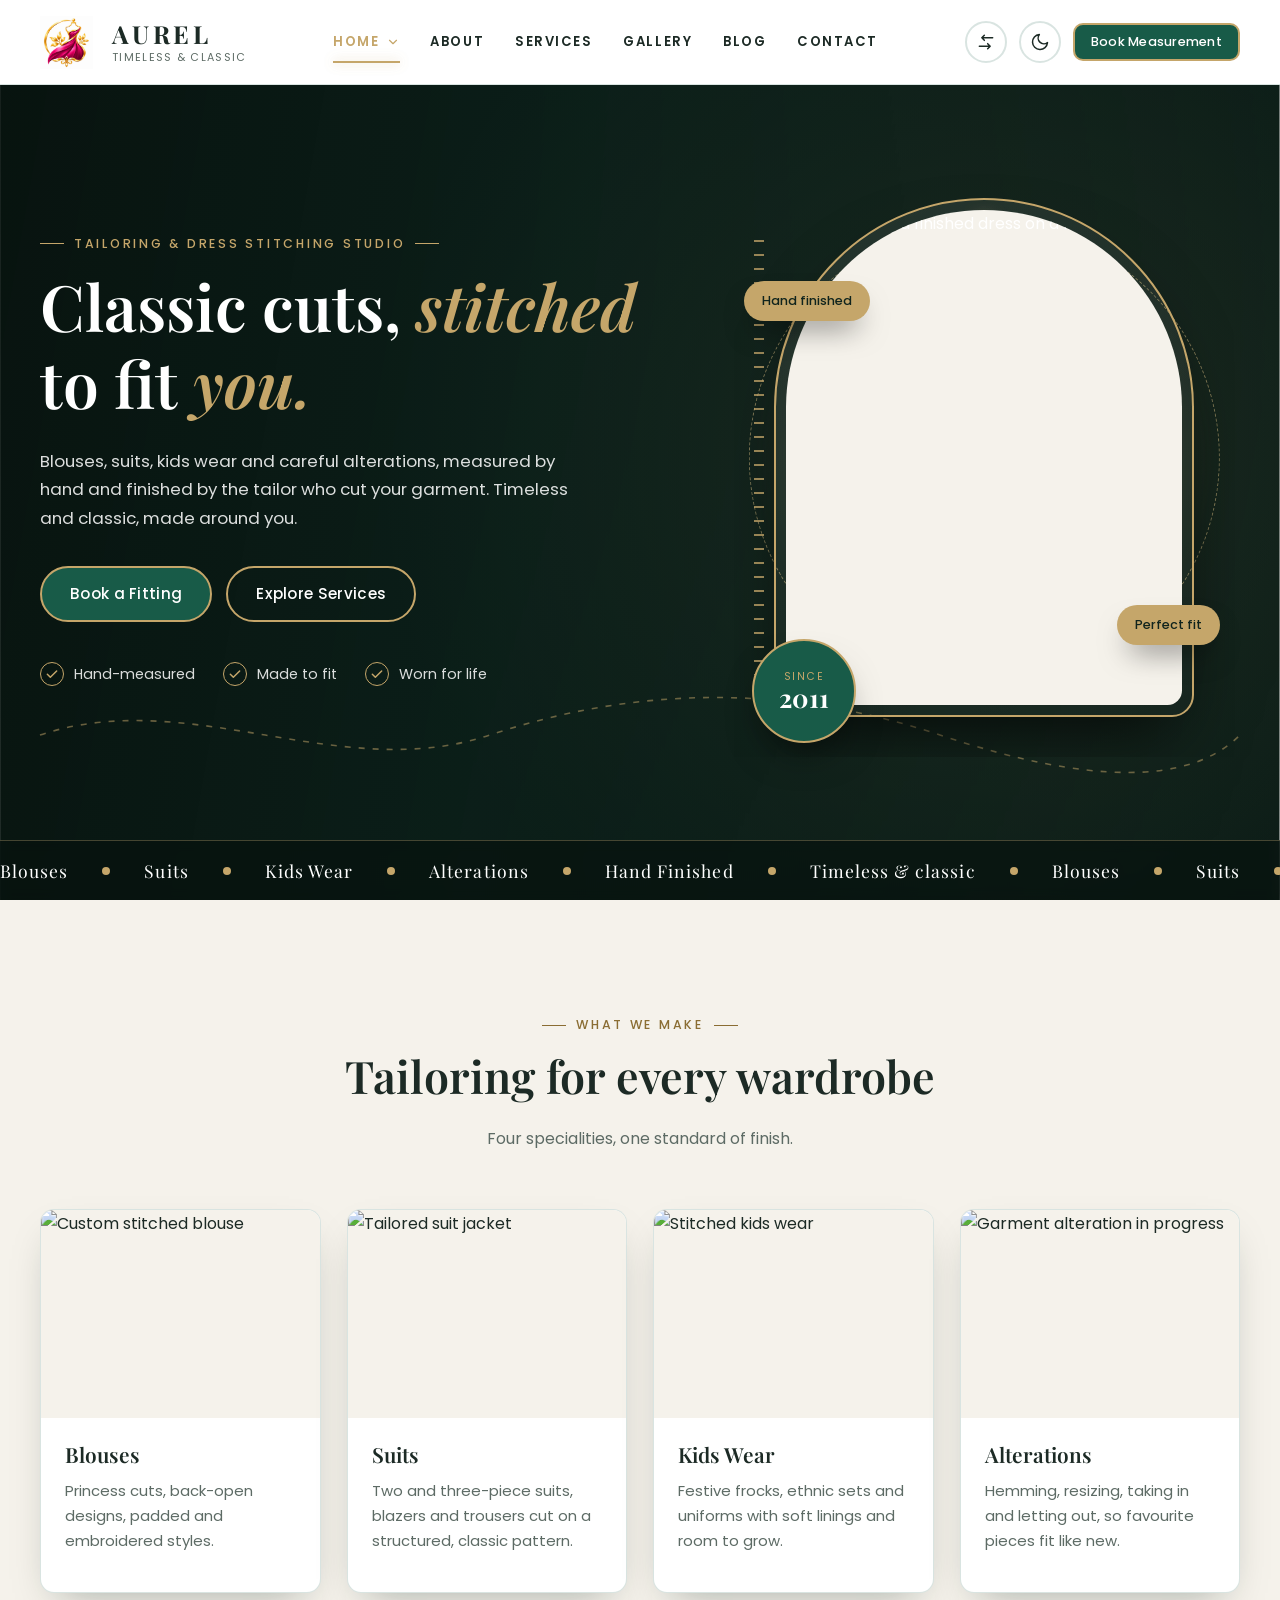
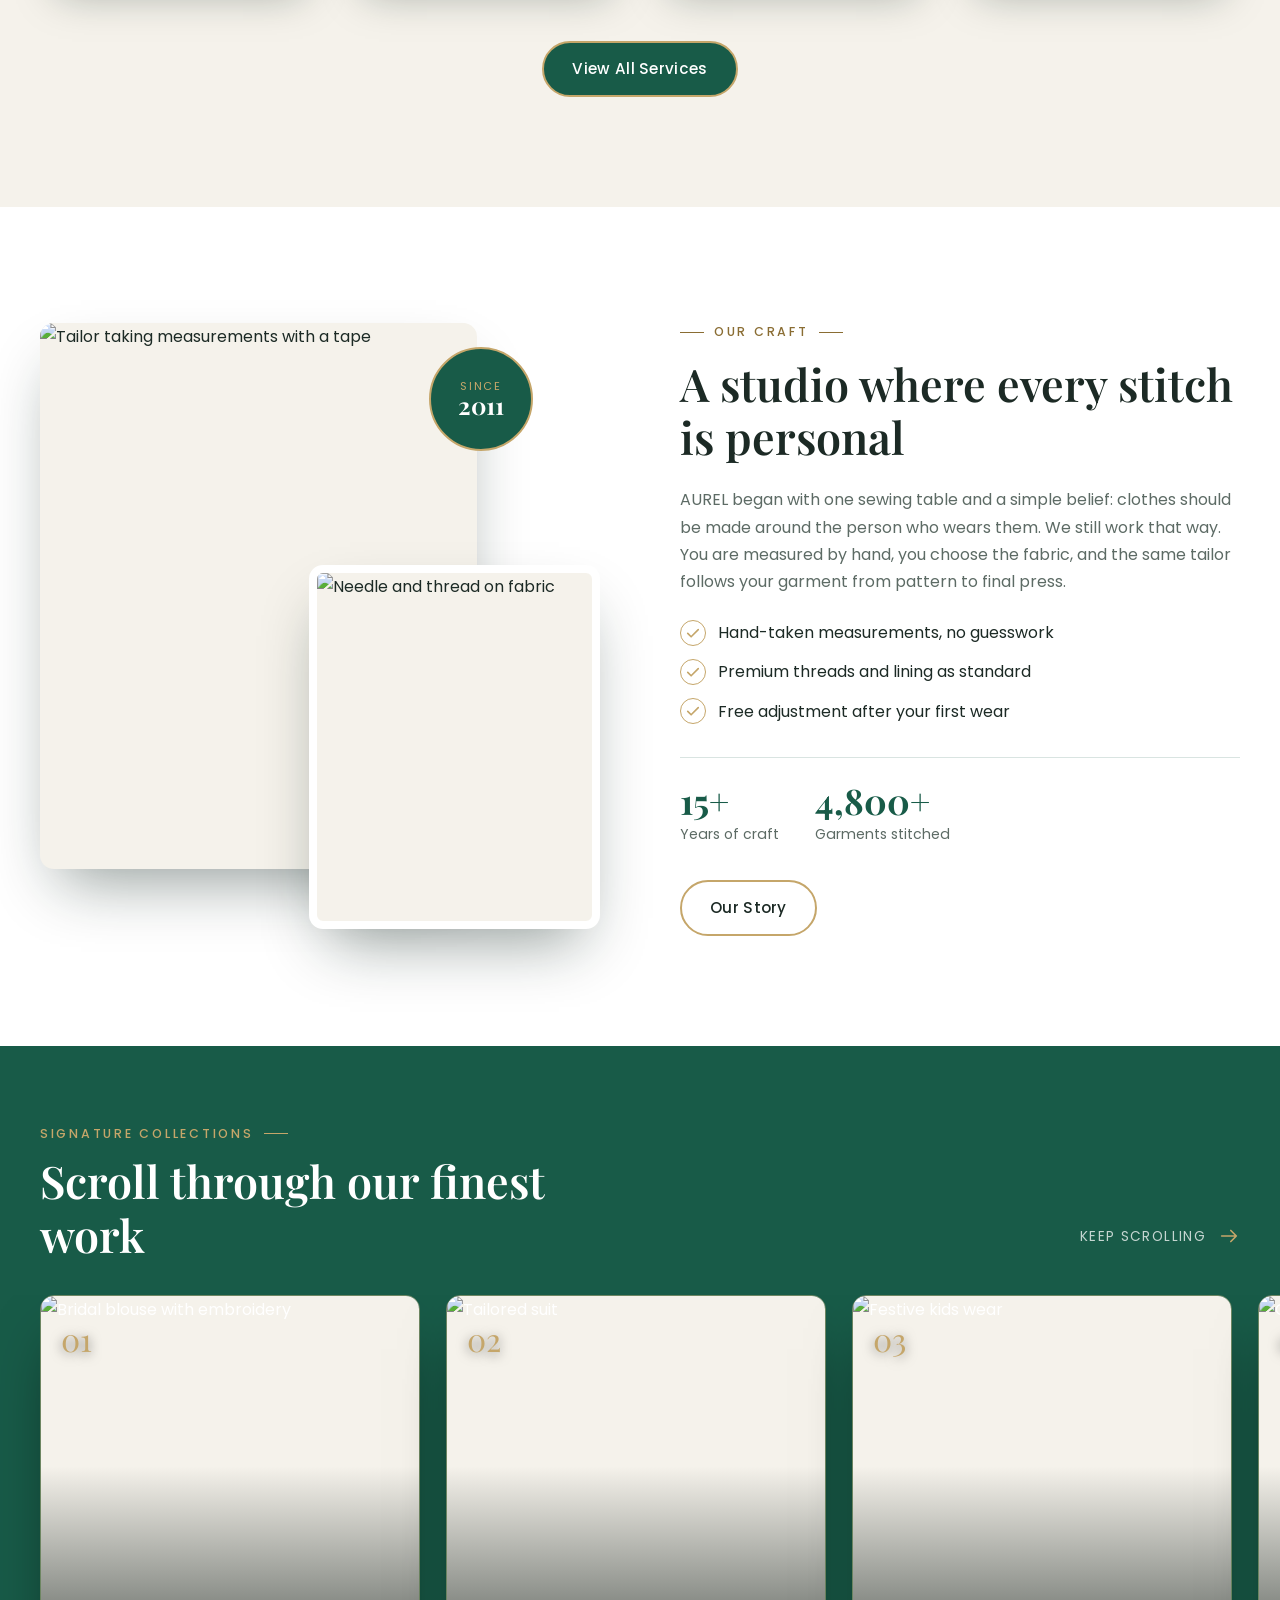
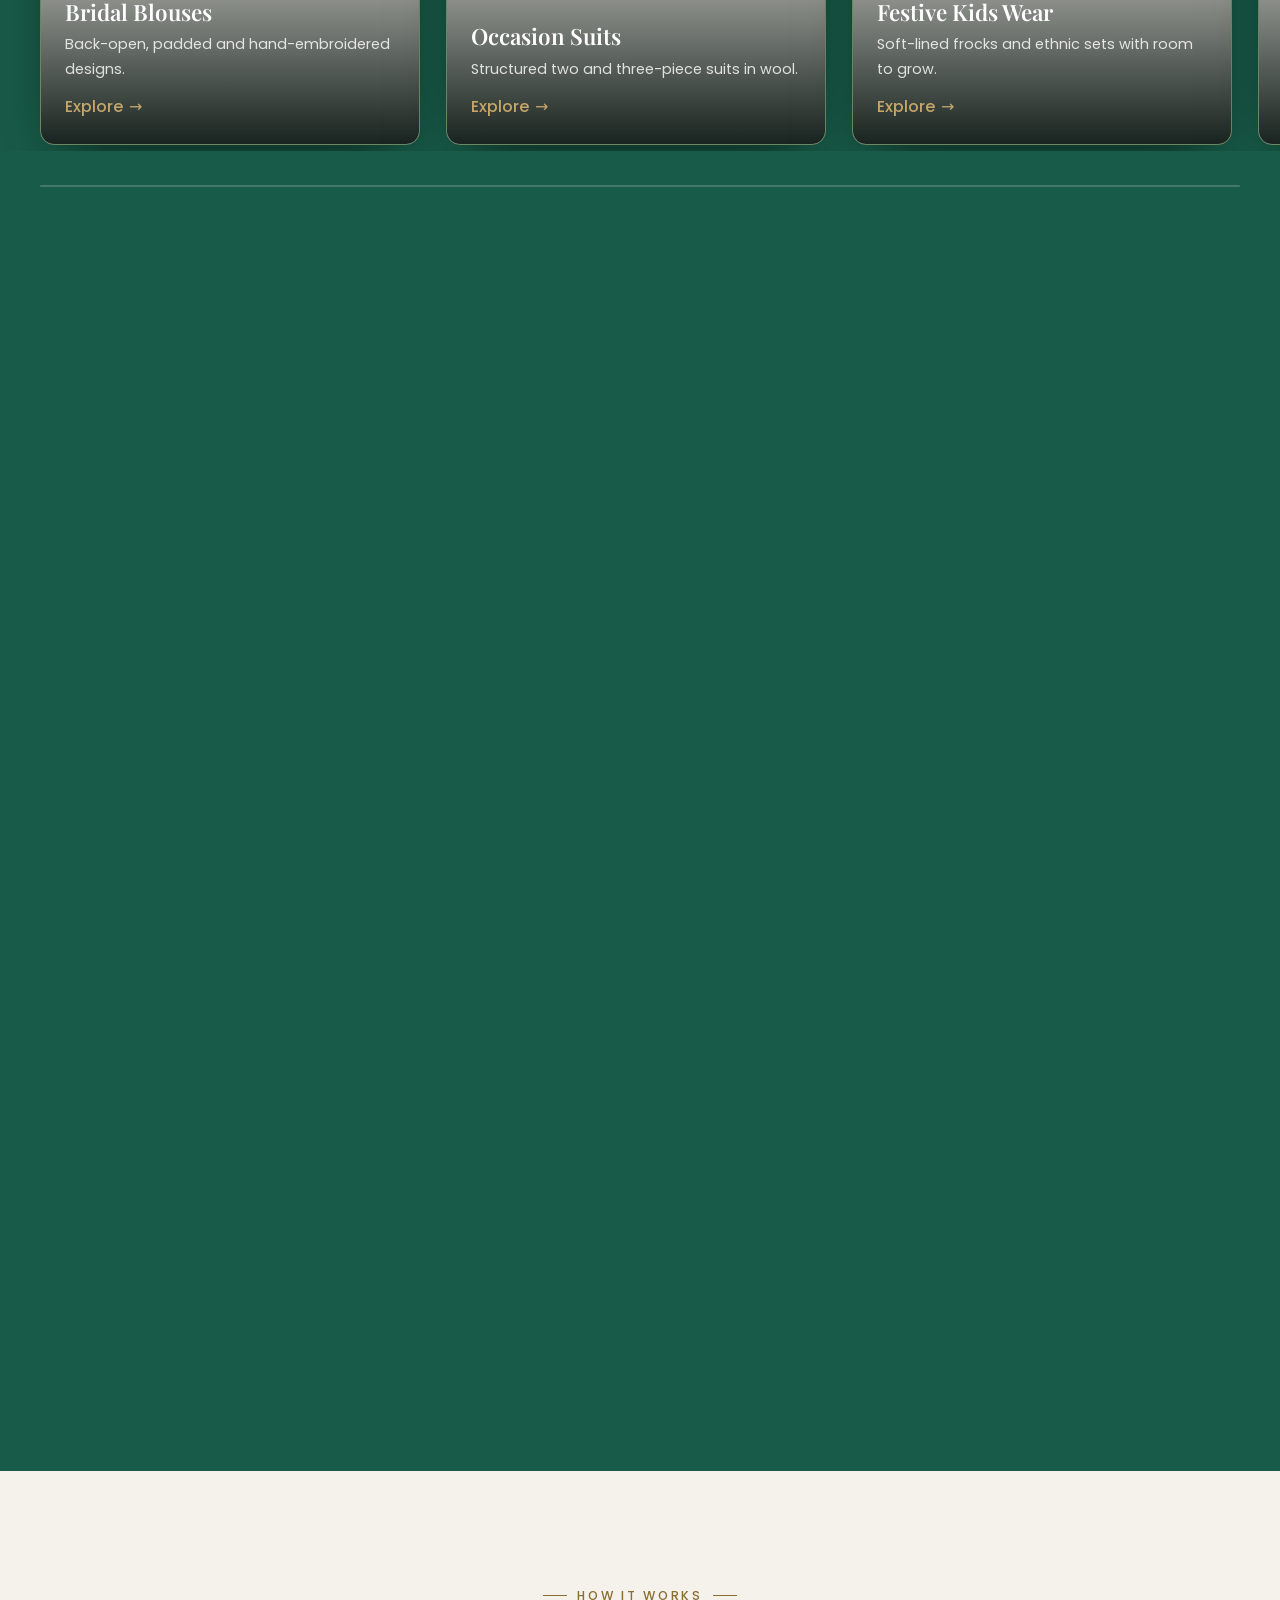
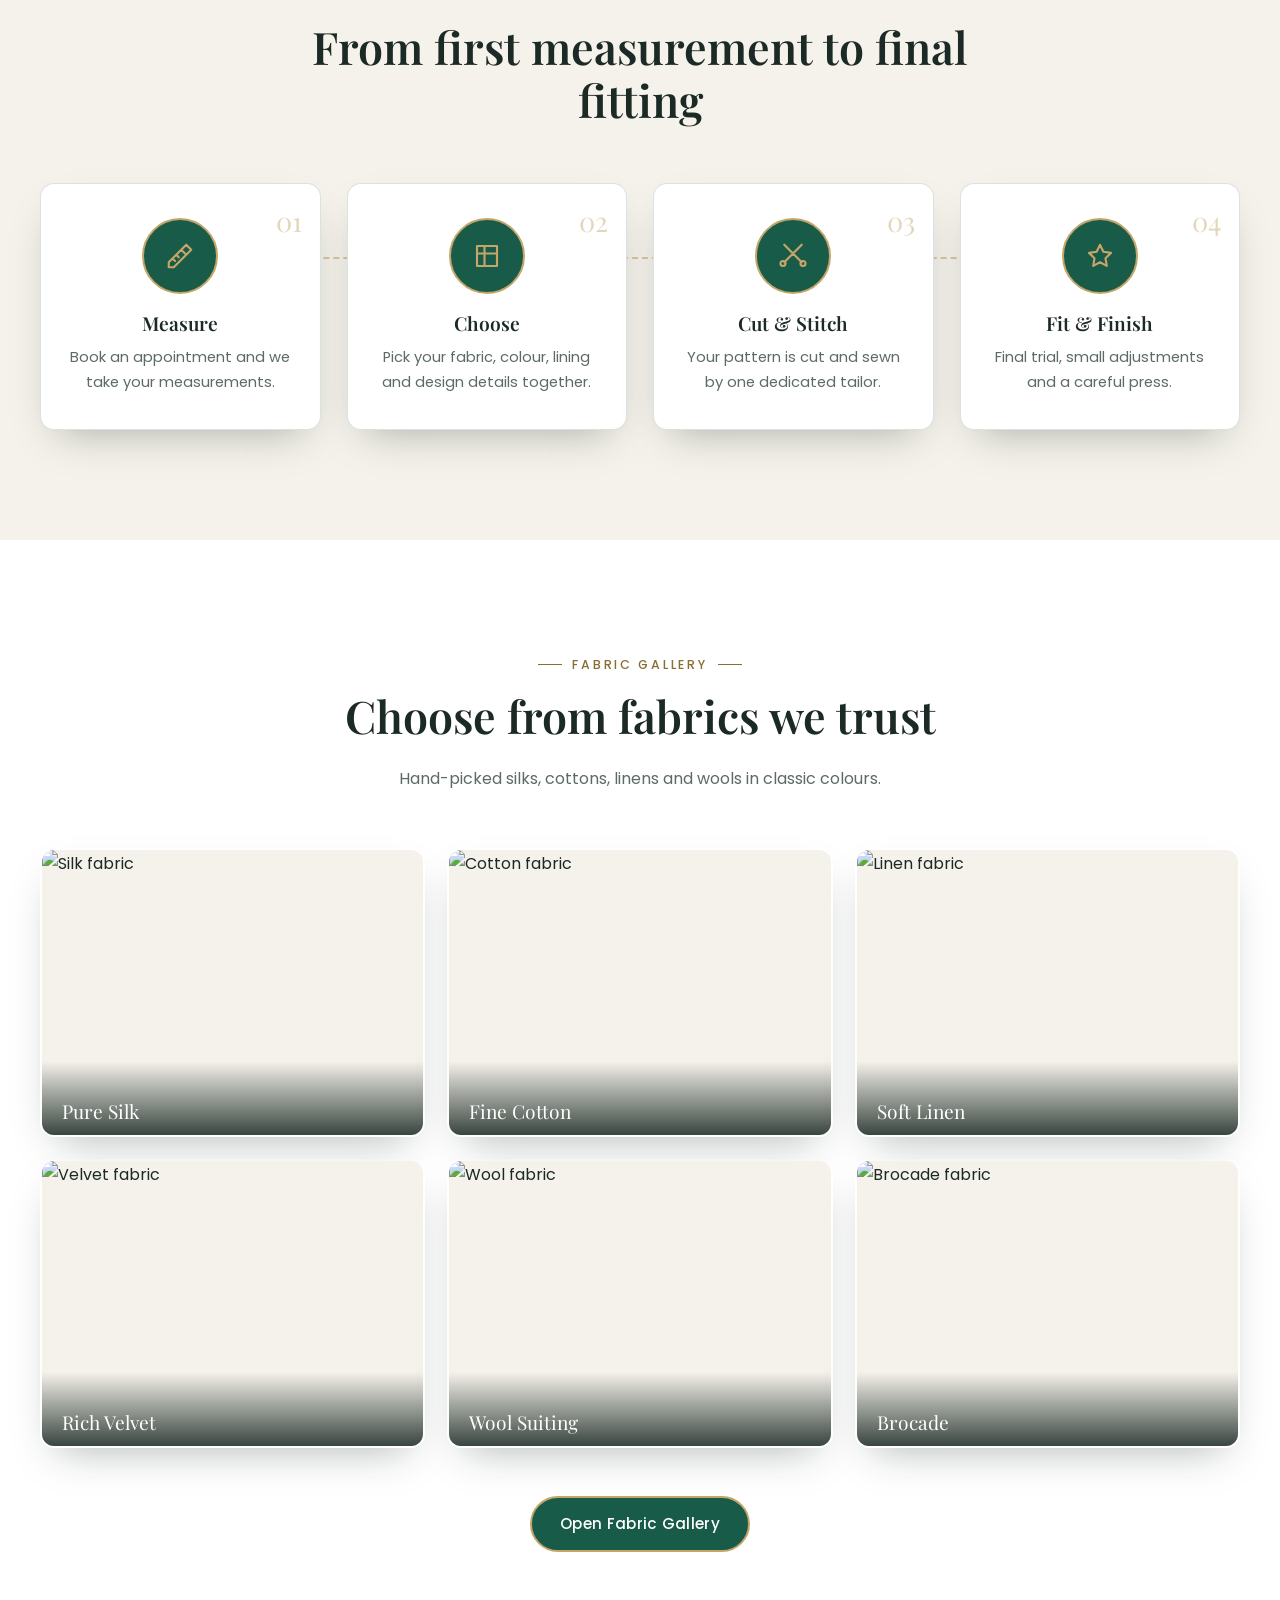
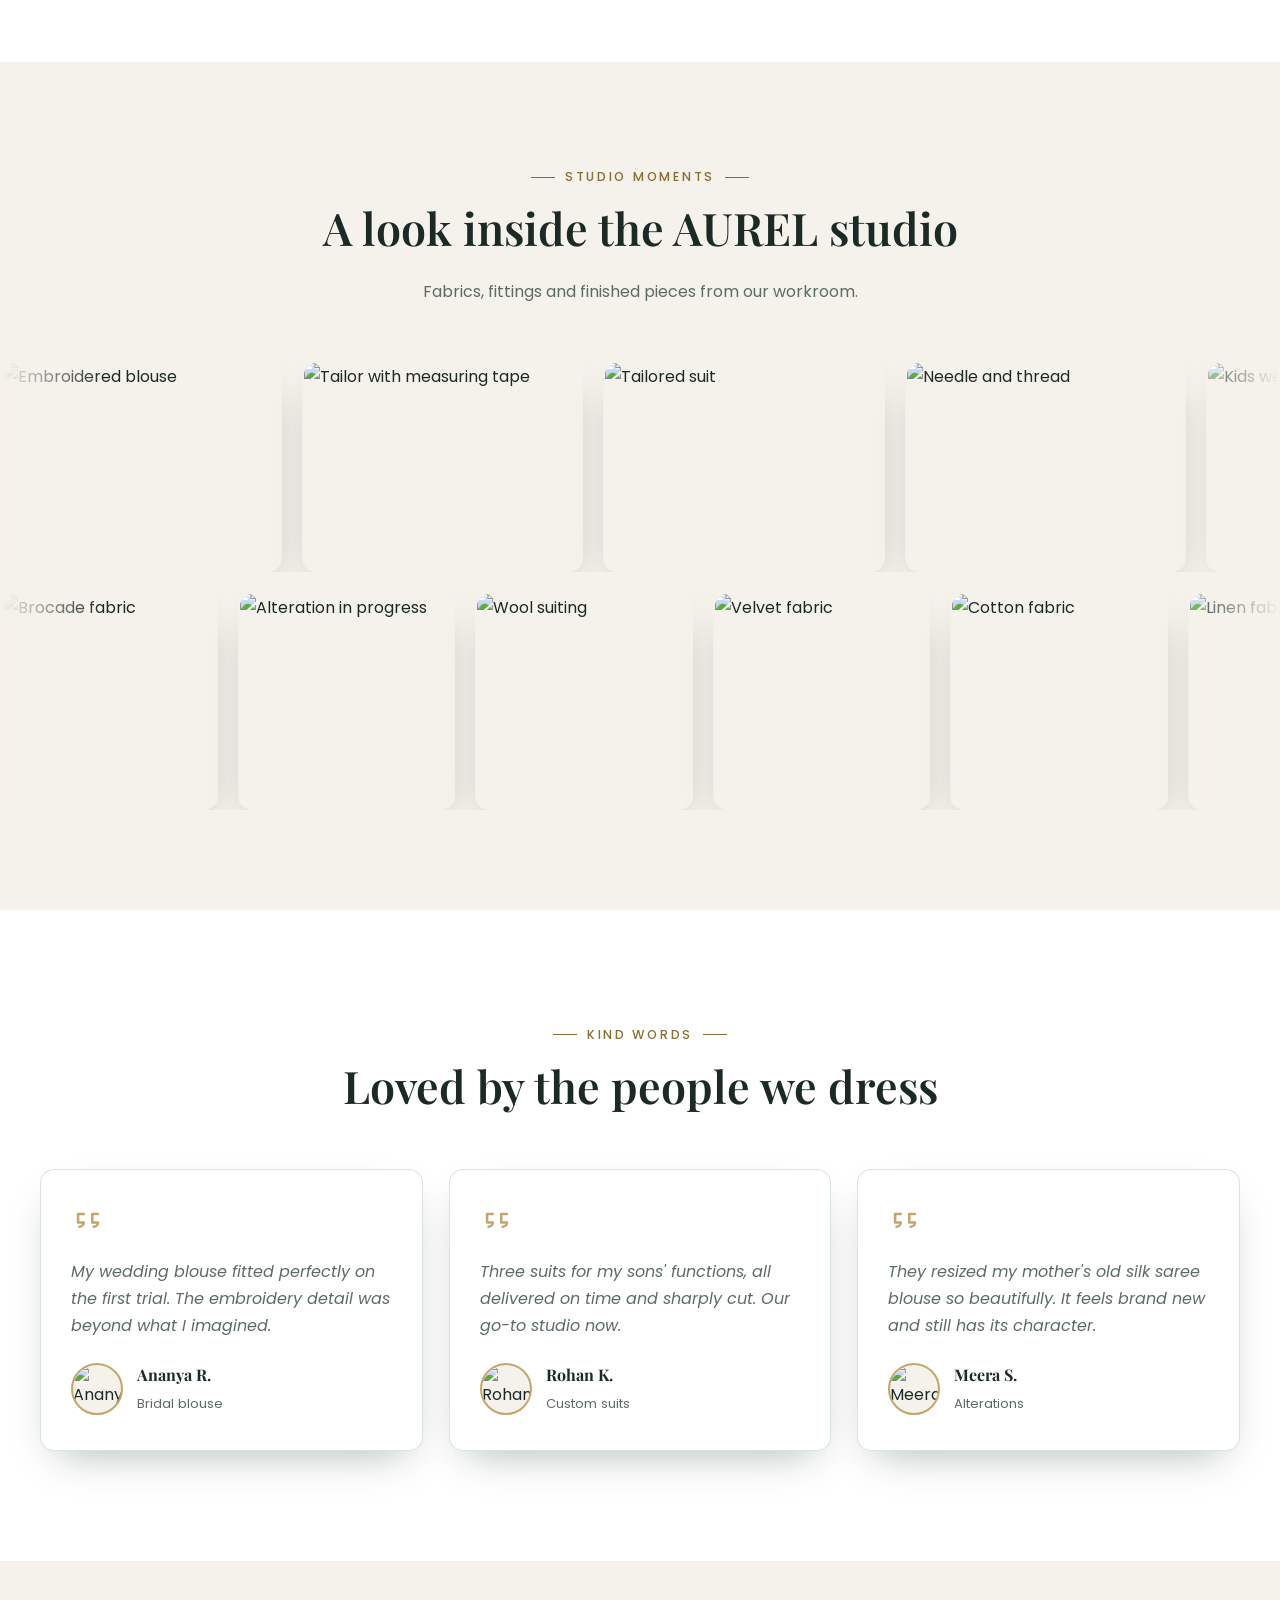
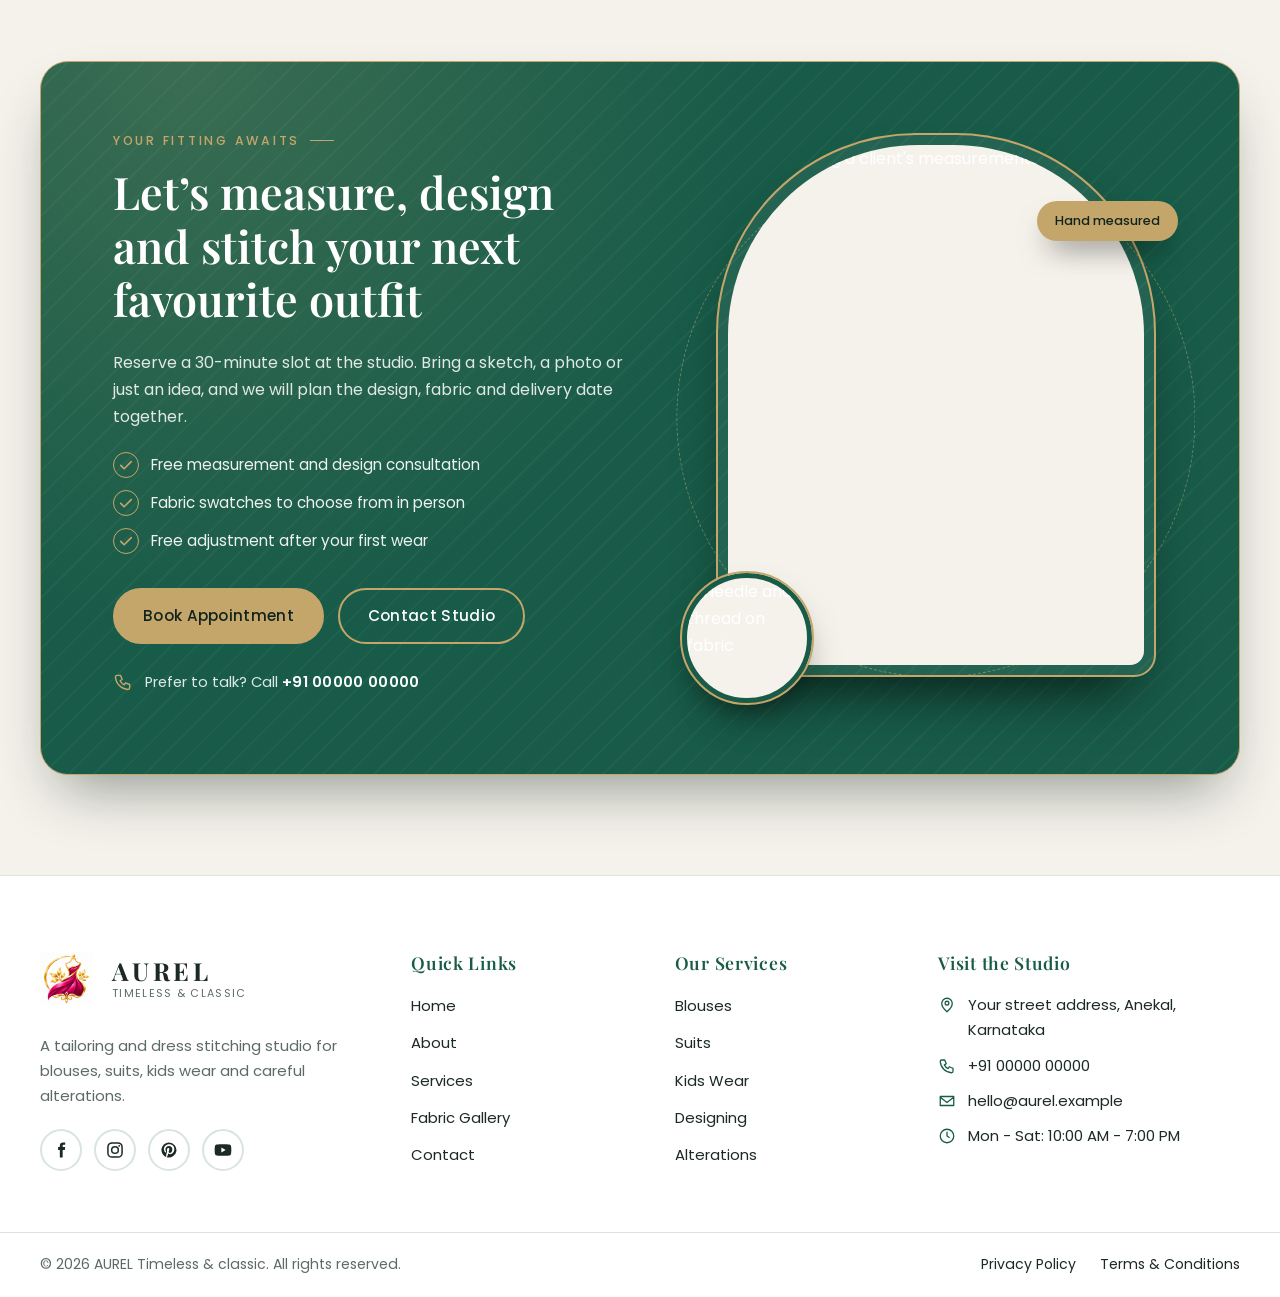
==== commit 585dafc3: "Add files via upload" ====
--- a/index.html
+++ b/index.html
@@ -22,7 +22,7 @@
   <link rel="preconnect" href="https://fonts.googleapis.com">
   <link rel="preconnect" href="https://fonts.gstatic.com" crossorigin>
   <link href="https://fonts.googleapis.com/css2?family=Playfair+Display:wght@500;600;700&family=Poppins:wght@300;400;500;600&display=swap" rel="stylesheet">
-  <link rel="stylesheet" href="index.css">
+ <link rel="stylesheet" href="index.css">
 </head>
 <body>
   <a class="skip-link" href="#main">Skip to main content</a>
@@ -162,21 +162,20 @@
             <div class="card-body">
               <h3>Suits</h3>
               <p>Two and three-piece suits, blazers and trousers cut on a structured, classic pattern.</p>
-
+            </div>
           </article>
           <article class="card tilt reveal reveal-zoom" style="--i:2">
             <div class="card-img"><img src="https://5.imimg.com/data5/SELLER/Default/2023/2/AM/KF/TA/184124314/0-0-500x500.jpg" alt="Stitched kids wear" loading="lazy"></div>
             <div class="card-body">
               <h3>Kids Wear</h3>
               <p>Festive frocks, ethnic sets and uniforms with soft linings and room to grow.</p>
-            
+            </div>
           </article>
           <article class="card tilt reveal reveal-zoom" style="--i:3">
             <div class="card-img"><img src="https://greatamericandrycleaners.com/wp-content/uploads/2025/09/Alteration-Timelines-blog.jpg" alt="Garment alteration in progress" loading="lazy"></div>
             <div class="card-body">
               <h3>Alterations</h3>
               <p>Hemming, resizing, taking in and letting out, so favourite pieces fit like new.</p>
-
             </div>
           </article>
         </div>
@@ -207,6 +206,59 @@
           </div>
           <a href="about.html" class="btn btn-secondary">Our Story</a>
         </div>
+      </div>
+    </section>
+
+    <!-- ============ NEW: HORIZONTAL SCROLL SECTION ============ -->
+    <section class="hs" id="collections" aria-labelledby="hsTitle">
+      <div class="hs-sticky">
+        <div class="container hs-head">
+          <div>
+            <span class="eyebrow">Signature Collections</span>
+            <h2 class="section-title" id="hsTitle">Scroll through our finest work</h2>
+          </div>
+          <p class="hs-hint" aria-hidden="true">
+            Keep scrolling
+            <svg viewBox="0 0 24 24" width="22" height="22"><path d="M4 12h16M14 6l6 6-6 6" fill="none" stroke="currentColor" stroke-width="1.8" stroke-linecap="round" stroke-linejoin="round"/></svg>
+          </p>
+        </div>
+
+        <div class="hs-viewport">
+          <div class="hs-track">
+            <article class="hs-card">
+              <img src="https://media.weddingz.in/images/08fded7cf6e674469ce1d0035905d529/blouse-embroidery-designs18.jpg" alt="Bridal blouse with embroidery" loading="lazy">
+              <span class="hs-num">01</span>
+              <div class="hs-info"><h3>Bridal Blouses</h3><p>Back-open, padded and hand-embroidered designs.</p><a href="services.html#blouses" class="text-link">Explore <span class="arrow">&rarr;</span></a></div>
+            </article>
+            <article class="hs-card">
+              <img src="https://th.bing.com/th/id/OIP.bhEth3eKdDdm9eGExIo6tgHaLH?r=0&o=7rm=3&rs=1&pid=ImgDetMain&o=7&rm=3" alt="Tailored suit" loading="lazy">
+              <span class="hs-num">02</span>
+              <div class="hs-info"><h3>Occasion Suits</h3><p>Structured two and three-piece suits in wool.</p><a href="services.html#suits" class="text-link">Explore <span class="arrow">&rarr;</span></a></div>
+            </article>
+            <article class="hs-card">
+              <img src="https://fbargainsgalore.co.uk/wp-content/uploads/2024/10/A-group-of-festive-kids-Christmas-clothing-displayed-on-a-clothesline-with-various-styles-patterns-and-colors.jpg" alt="Festive kids wear" loading="lazy">
+              <span class="hs-num">03</span>
+              <div class="hs-info"><h3>Festive Kids Wear</h3><p>Soft-lined frocks and ethnic sets with room to grow.</p><a href="services.html#kids" class="text-link">Explore <span class="arrow">&rarr;</span></a></div>
+            </article>
+            <article class="hs-card">
+              <img src="https://server.divinestudio.in/media/project_insights/4._interior_planning_before_construction.jpg.webp" alt="Custom design consultation" loading="lazy">
+              <span class="hs-num">04</span>
+              <div class="hs-info"><h3>Custom Designing</h3><p>Bring a sketch or a photo and we draft the pattern.</p><a href="services.html#designing" class="text-link">Explore <span class="arrow">&rarr;</span></a></div>
+            </article>
+            <article class="hs-card">
+              <img src="https://th.bing.com/th/id/OIP.lrqZApz-RNJ3nbs35tMcLwHaE8?r=0&o=7rm=3&rs=1&pid=ImgDetMain&o=7&rm=3" alt="Garment alteration" loading="lazy">
+              <span class="hs-num">05</span>
+              <div class="hs-info"><h3>Careful Alterations</h3><p>Resizing and restyling that keeps a garment's character.</p><a href="services.html#alterations" class="text-link">Explore <span class="arrow">&rarr;</span></a></div>
+            </article>
+            <article class="hs-card">
+              <img src="https://ineedfabrics.co.uk/cdn/shop/products/brocade-damask-dress-fabric-uk_1066x.jpg?v=1756898345" alt="Brocade fabric" loading="lazy">
+              <span class="hs-num">06</span>
+              <div class="hs-info"><h3>Festive Brocade</h3><p>Rich woven fabrics for weddings and celebrations.</p><a href="gallery.html" class="text-link">Explore <span class="arrow">&rarr;</span></a></div>
+            </article>
+          </div>
+        </div>
+
+        <div class="hs-progress" aria-hidden="true"><span></span></div>
       </div>
     </section>
 
@@ -262,8 +314,49 @@
       </div>
     </section>
 
+    <!-- ============ NEW: INFINITE PHOTO MARQUEE ============ -->
+    <section class="section section-alt mq-section" id="studio-moments" aria-labelledby="mqTitle">
+      <div class="container">
+        <div class="section-head reveal">
+          <span class="eyebrow">Studio Moments</span>
+          <h2 class="section-title" id="mqTitle">A look inside the AUREL studio</h2>
+          <p>Fabrics, fittings and finished pieces from our workroom.</p>
+        </div>
+      </div>
+
+      <div class="mq-wrap">
+        <!-- Row 1: moves left. Only the first set is written here; JS clones it for a seamless loop. -->
+        <div class="mq-row" dir="ltr">
+          <div class="mq-track">
+            <div class="mq-set">
+              <figure class="mq-item"><img src="https://media.weddingz.in/images/08fded7cf6e674469ce1d0035905d529/blouse-embroidery-designs18.jpg" alt="Embroidered blouse" loading="lazy"></figure>
+              <figure class="mq-item"><img src="https://media.istockphoto.com/id/873915448/photo/portrait-of-beautiful-seamstress.jpg?s=170667a&w=0&k=20&c=xYCZDKENK8-GXb_MK5Ij9d20ZPfYp06cY1X5cwzAJeo=" alt="Tailor with measuring tape" loading="lazy"></figure>
+              <figure class="mq-item"><img src="https://tse2.mm.bing.net/th/id/OIP.6DlDn8iIZO97dUgZERVzBAHaHa?r=0&w=720&h=720&rs=1&pid=ImgDetMain&o=7&rm=3" alt="Tailored suit" loading="lazy"></figure>
+              <figure class="mq-item"><img src="https://img.freepik.com/premium-photo/bright-orange-thread-needle-fabric_262388-5379.jpg" alt="Needle and thread" loading="lazy"></figure>
+              <figure class="mq-item"><img src="https://5.imimg.com/data5/SELLER/Default/2023/2/AM/KF/TA/184124314/0-0-500x500.jpg" alt="Kids wear" loading="lazy"></figure>
+              <figure class="mq-item"><img src="https://img.freepik.com/premium-photo/seamstress-sewing-by-hands-workshop_156881-48.jpg?w=2000" alt="Seamstress sewing by hand" loading="lazy"></figure>
+            </div>
+          </div>
+        </div>
+
+        <!-- Row 2: moves right -->
+        <div class="mq-row rev" dir="ltr">
+          <div class="mq-track">
+            <div class="mq-set">
+              <figure class="mq-item"><img src="https://suvidhafashion.com/cdn/shop/files/7367.jpg?v=1724824955" alt="Brocade fabric" loading="lazy"></figure>
+              <figure class="mq-item"><img src="https://www.citytailors.co.uk/wp-content/uploads/2026/01/Womens-jeans-and-garment-alterations-consultation-at-City-Tailors.webp" alt="Alteration in progress" loading="lazy"></figure>
+              <figure class="mq-item"><img src="https://i.pinimg.com/736x/da/b9/3e/dab93eac94954c6a0cad41ae01b9ee74.jpg" alt="Wool suiting" loading="lazy"></figure>
+              <figure class="mq-item"><img src="https://i.etsystatic.com/10871574/r/il/d79fe9/6384821250/il_1080xN.6384821250_mkm8.jpg" alt="Velvet fabric" loading="lazy"></figure>
+              <figure class="mq-item"><img src="https://5.imimg.com/data5/SELLER/Default/2024/1/375308202/OT/TR/JJ/148478429/0n8a8501-1000x1000.jpg" alt="Cotton fabric" loading="lazy"></figure>
+              <figure class="mq-item"><img src="https://tse1.mm.bing.net/th/id/OIP.wwqLJWx52Pyz0DfAB8-3SgHaLH?r=0&w=2400&h=3600&rs=1&pid=ImgDetMain&o=7&rm=3" alt="Linen fabric" loading="lazy"></figure>
+            </div>
+          </div>
+        </div>
+      </div>
+    </section>
+
     <!-- ============ 6. TESTIMONIALS ============ -->
-    <section class="section section-alt" id="testimonials">
+    <section class="section" id="testimonials">
       <div class="container">
         <div class="section-head reveal">
           <span class="eyebrow">Kind Words</span>
@@ -289,19 +382,39 @@
       </div>
     </section>
 
-    <!-- ============ 7. CTA (directly above footer) ============ -->
-    <section class="cta-section" id="appointment-cta">
-      <img class="cta-bg" src="https://media.istockphoto.com/id/807446618/photo/african-american-tailor-measuring-elderly-man-with-tape-measure-indoors.jpg?s=612x612&w=0&k=20&c=AAl00j4YOS5FkI5xOuJH9w9t-a_vx03npRMeAav3VmE=" alt="" loading="lazy">
-      <div class="cta-overlay"></div>
-      <div class="cta-ring" aria-hidden="true"></div>
-      <div class="cta-ring r2" aria-hidden="true"></div>
-      <div class="container cta-inner reveal">
-        <span class="eyebrow on-dark">Measurement Appointment</span>
-        <h2 class="section-title">Ready for a garment made only for you?</h2>
-        <p>Reserve a measurement slot at the studio. We will talk through your design, fabric and delivery date.</p>
-        <div class="btn-row center">
-          <a href="contact.html#appointment" class="btn btn-primary">Book Appointment</a>
-          <a href="contact.html" class="btn btn-secondary">Contact Studio</a>
+    <!-- ============ 7. NEW CTA (split panel with photo, directly above footer) ============ -->
+    <section class="section-alt cta2" id="appointment-cta">
+      <div class="container">
+        <div class="cta2-panel reveal reveal-zoom">
+          <div class="cta2-copy">
+            <span class="eyebrow">Your Fitting Awaits</span>
+            <h2 class="section-title">Let&rsquo;s measure, design and stitch your next favourite outfit</h2>
+            <p>Reserve a 30-minute slot at the studio. Bring a sketch, a photo or just an idea, and we will plan the design, fabric and delivery date together.</p>
+            <ul class="cta2-perks">
+              <li><svg viewBox="0 0 24 24" width="20" height="20" aria-hidden="true"><path d="M5 12.5l4.5 4.5L19 7.5" fill="none" stroke="currentColor" stroke-width="2.2" stroke-linecap="round" stroke-linejoin="round"/></svg>Free measurement and design consultation</li>
+              <li><svg viewBox="0 0 24 24" width="20" height="20" aria-hidden="true"><path d="M5 12.5l4.5 4.5L19 7.5" fill="none" stroke="currentColor" stroke-width="2.2" stroke-linecap="round" stroke-linejoin="round"/></svg>Fabric swatches to choose from in person</li>
+              <li><svg viewBox="0 0 24 24" width="20" height="20" aria-hidden="true"><path d="M5 12.5l4.5 4.5L19 7.5" fill="none" stroke="currentColor" stroke-width="2.2" stroke-linecap="round" stroke-linejoin="round"/></svg>Free adjustment after your first wear</li>
+            </ul>
+            <div class="btn-row">
+              <a href="contact.html#appointment" class="btn btn-primary">Book Appointment</a>
+              <a href="contact.html" class="btn btn-secondary">Contact Studio</a>
+            </div>
+            <p class="cta2-call">
+              <svg viewBox="0 0 24 24" width="20" height="20" aria-hidden="true"><path d="M5 4h4l2 5-2.5 1.5a11 11 0 0 0 5 5L15 13l5 2v4a2 2 0 0 1-2 2A16 16 0 0 1 3 6a2 2 0 0 1 2-2z" fill="none" stroke="currentColor" stroke-width="1.7" stroke-linejoin="round"/></svg>
+              <span>Prefer to talk? Call <a href="tel:+910000000000">+91 00000 00000</a></span>
+            </p>
+          </div>
+
+          <div class="cta2-visual">
+            <div class="cta2-ring" aria-hidden="true"></div>
+            <figure class="cta2-photo">
+              <div class="cta2-photo-media">
+                <img src="https://static.vecteezy.com/system/resources/thumbnails/007/642/855/original/portrait-of-two-asian-fashion-designer-women-working-in-studio-young-girls-coworkers-sketching-and-talking-about-new-design-free-video.jpg" alt="Tailor taking a client's measurements with a tape" loading="lazy">
+              </div>
+            </figure>
+            <img class="cta2-thumb" src="https://images.stockcake.com/public/2/e/e/2ee9cb15-c910-4d65-a3c9-a3d59ee38501_large/thread-meets-fabric-stockcake.jpg" alt="Needle and thread on fabric" loading="lazy">
+            <span class="cta2-chip">Hand measured</span>
+          </div>
         </div>
       </div>
     </section>
@@ -346,7 +459,7 @@
           <li><a href="services.html#blouses">Blouses</a></li>
           <li><a href="services.html#suits">Suits</a></li>
           <li><a href="services.html#kids">Kids Wear</a></li>
-           <li><a href="services.html#designing">Designing</a></li>
+          <li><a href="services.html#designing">Designing</a></li>
           <li><a href="services.html#alterations">Alterations</a></li>
         </ul>
       </div>
@@ -373,7 +486,9 @@
     </div>
   </footer>
 
-  <script src="index.js"></script>
+  <script src="index.js">
+  
+  </script>
 
 </body>
-</html>
+</html>
--- a/index.css
+++ b/index.css
@@ -1,4 +1,4 @@
-/* ---------- Design tokens ---------- */
+ /* ---------- Design tokens ---------- */
 :root {
   --font-display: 'Playfair Display', Georgia, serif;
   --font-body: 'Poppins', system-ui, -apple-system, 'Segoe UI', sans-serif;
@@ -242,6 +242,7 @@
 .section-title { font-size: clamp(1.9rem, 3.6vw, 2.8rem); }
 .on-dark .section-title, .on-dark { color: #fff; }
 .on-dark .eyebrow, .eyebrow.on-dark { color: var(--secondary); }
+[data-theme="light"] .section .eyebrow.on-dark { color: var(--secondary); }
 
 /* ---------- 1. Hero (full viewport: background photo, framed photo, effects) ---------- */
 .hero {
@@ -442,6 +443,64 @@
 .a-stat strong::after { content: '+'; }
 .a-stat span { font-size: .88rem; color: var(--muted); }
 
+/* ---------- NEW: Horizontal scroll section (vertical scroll drives sideways movement) ---------- */
+.hs { background: var(--primary); color: #fff; position: relative; }
+.hs-sticky {
+  position: relative;
+  display: flex; flex-direction: column; justify-content: center; gap: 34px;
+  padding: 80px 0;
+}
+.hs-head { display: flex; align-items: flex-end; justify-content: space-between; gap: 30px; flex-wrap: wrap; }
+.hs-head .section-title { color: #fff; margin: 0; max-width: 560px; }
+.hs-head .eyebrow { color: var(--secondary); margin-bottom: 10px; padding-inline-start: 0; }
+.hs-head .eyebrow::before { display: none; }
+.hs-hint { display: flex; align-items: center; gap: 12px; font-size: .85rem; letter-spacing: .1em; text-transform: uppercase; color: rgba(255, 255, 255, .75); }
+.hs-hint svg { color: var(--secondary); }
+[dir="rtl"] .hs-hint svg { transform: scaleX(-1); }
+.hs-viewport {
+  overflow-x: auto; scroll-snap-type: x mandatory; scrollbar-width: none;
+  padding-bottom: 6px;
+}
+.hs-viewport::-webkit-scrollbar { display: none; }
+.hs-track {
+  display: flex; gap: 26px; width: max-content;
+  padding-inline: max(20px, calc((100vw - var(--container)) / 2));
+  will-change: transform;
+}
+.hs-card {
+  position: relative; flex: none; scroll-snap-align: center;
+  width: clamp(260px, 30vw, 380px); height: clamp(320px, 50vh, 460px);
+  border-radius: var(--radius); overflow: hidden;
+  border: 1px solid rgba(214, 187, 131, .45);
+  box-shadow: 0 30px 60px -24px rgba(0, 0, 0, .65);
+}
+.hs-card img { width: 100%; height: 100%; object-fit: cover; transition: transform .9s var(--ease); }
+.hs-card:hover img { transform: scale(1.08); }
+.hs-card::after {
+  content: ''; position: absolute; inset: 0;
+  background: linear-gradient(transparent 38%, rgba(6, 18, 14, .92));
+}
+.hs-num {
+  position: absolute; z-index: 2; top: 16px; inset-inline-start: 20px;
+  font-family: var(--font-display); font-size: 2rem; color: var(--secondary);
+  text-shadow: 0 2px 12px rgba(0, 0, 0, .6);
+}
+.hs-info { position: absolute; z-index: 2; inset-inline: 0; bottom: 0; padding: 24px; }
+.hs-info h3 { color: #fff; font-size: 1.4rem; margin-bottom: .3em; }
+.hs-info p { color: rgba(255, 255, 255, .82); font-size: .9rem; margin: 0 0 .8em; }
+.hs-info .text-link { color: var(--secondary); }
+.hs-progress { height: 2px; margin-inline: auto; width: min(100% - 40px, var(--container)); background: rgba(255, 255, 255, .18); border-radius: 2px; overflow: hidden; }
+.hs-progress span { display: block; height: 100%; background: var(--secondary); transform-origin: left; transform: scaleX(0); }
+[dir="rtl"] .hs-progress span { transform-origin: right; }
+
+/* Pinned mode (enabled by JS on desktop): section is tall, inner stage sticks, track slides sideways */
+.hs.hs-on .hs-sticky {
+  position: sticky; top: var(--header-h);
+  height: calc(100svh - var(--header-h)); padding: 36px 0;
+  overflow: hidden;
+}
+.hs.hs-on .hs-viewport { overflow: hidden; scroll-snap-type: none; }
+
 /* ---------- 4. Process ---------- */
 .steps { display: grid; grid-template-columns: repeat(4, 1fr); gap: 26px; position: relative; }
 .steps::before {
@@ -480,6 +539,29 @@
 }
 .fabric:hover figcaption { transform: translateY(0); color: var(--secondary); }
 
+/* ---------- NEW: Infinite photo marquee ---------- */
+.mq-section { padding: 100px 0; overflow: hidden; }
+.mq-wrap {
+  display: grid; gap: 20px;
+  -webkit-mask-image: linear-gradient(90deg, transparent, #000 8%, #000 92%, transparent);
+          mask-image: linear-gradient(90deg, transparent, #000 8%, #000 92%, transparent);
+}
+.mq-row { overflow: hidden; }
+.mq-track { display: flex; width: max-content; animation: mqLeft 45s linear infinite; }
+.mq-row.rev .mq-track { animation-name: mqRight; animation-duration: 55s; }
+.mq-row:hover .mq-track { animation-play-state: paused; }
+.mq-set { display: flex; gap: 20px; padding-right: 20px; }
+.mq-item {
+  position: relative; flex: none; margin: 0; overflow: hidden;
+  width: clamp(200px, 22vw, 300px); aspect-ratio: 4 / 3;
+  border-radius: var(--radius); border: 2px solid transparent;
+  box-shadow: var(--shadow); transition: border-color .4s var(--ease), transform .5s var(--ease);
+}
+.mq-row.rev .mq-item { aspect-ratio: 1 / 1; width: clamp(160px, 17vw, 230px); }
+.mq-item img { width: 100%; height: 100%; object-fit: cover; transition: transform .8s var(--ease); }
+.mq-item:hover { border-color: var(--secondary); transform: translateY(-6px); }
+.mq-item:hover img { transform: scale(1.1); }
+
 /* ---------- 6. Testimonials ---------- */
 .quote {
   margin: 0; padding: 34px 30px; background: var(--surface); border: 1px solid var(--line);
@@ -494,22 +576,65 @@
 .quote footer strong { display: block; font-family: var(--font-display); }
 .quote footer span { font-size: .82rem; color: var(--muted); }
 
-/* ---------- 7. CTA (directly above footer) ---------- */
-.cta-section { position: relative; padding: 120px 0; text-align: center; color: #fff; overflow: hidden; isolation: isolate; }
-.cta-bg { position: absolute; inset: 0; width: 100%; height: 100%; object-fit: cover; z-index: -3; }
-.cta-overlay { position: absolute; inset: 0; z-index: -2; background: linear-gradient(135deg, rgba(12, 33, 27, .94), rgba(24, 91, 72, .84)); }
-.cta-ring {
-  position: absolute; left: 50%; top: 50%; translate: -50% -50%;
-  width: min(720px, 140vw); aspect-ratio: 1;
-  border: 1.5px dashed rgba(214, 187, 131, .4); border-radius: 50%;
-  z-index: -1; pointer-events: none;
-  animation: ringSpin 40s linear infinite;
-}
-.cta-ring.r2 { width: min(520px, 110vw); animation-duration: 28s; animation-direction: reverse; border-style: solid; border-color: rgba(214, 187, 131, .22); }
-.cta-inner { position: relative; z-index: 1; max-width: 760px; }
-.cta-inner p { color: rgba(255, 255, 255, .88); margin-bottom: 2em; }
-.cta-section .btn-secondary { color: #fff; }
-.cta-section .btn-secondary:hover { color: var(--on-secondary); }
+/* ---------- 7. NEW CTA: split panel with photo (directly above footer) ---------- */
+.cta2 { padding: 100px 0; }
+.cta2-panel {
+  position: relative; overflow: hidden; isolation: isolate;
+  display: grid; grid-template-columns: minmax(0, 1.05fr) minmax(0, .95fr); gap: 56px; align-items: center;
+  padding: 64px 64px 64px 72px;
+  background: var(--primary); color: #fff;
+  border: 1px solid var(--secondary); border-radius: 28px;
+  box-shadow: var(--shadow-lg);
+}
+.cta2-panel::before {
+  content: ''; position: absolute; z-index: -1; inset: 0;
+  background:
+    radial-gradient(circle at 12% 0%, rgba(214, 187, 131, .18), transparent 45%),
+    repeating-linear-gradient(135deg, rgba(255, 255, 255, .035) 0 2px, transparent 2px 18px);
+}
+.cta2-copy .eyebrow { padding-inline-start: 0; color: var(--secondary); }
+.cta2-copy .eyebrow::before { display: none; }
+.cta2-copy .section-title { color: #fff; }
+.cta2-copy > p { color: rgba(255, 255, 255, .86); max-width: 520px; }
+.cta2-perks { display: grid; gap: 12px; margin: 22px 0 34px; }
+.cta2-perks li { display: flex; align-items: center; gap: 12px; color: rgba(255, 255, 255, .92); font-size: .95rem; }
+.cta2-perks svg { flex: none; color: var(--secondary); padding: 3px; border: 1.5px solid var(--secondary); border-radius: 50%; width: 26px; height: 26px; }
+.cta2 .btn-primary { background: var(--secondary); color: var(--on-secondary); }
+.cta2 .btn-primary:hover { background: transparent; color: #fff; }
+.cta2 .btn-secondary { color: #fff; }
+.cta2 .btn-secondary:hover { background: var(--secondary); color: var(--on-secondary); }
+.cta2-call { display: flex; align-items: center; gap: 12px; margin-top: 26px; font-size: .92rem; color: rgba(255, 255, 255, .8); }
+.cta2-call svg { color: var(--secondary); flex: none; }
+.cta2-call a { color: #fff; font-weight: 600; letter-spacing: .02em; }
+.cta2-call a:hover { color: var(--secondary); }
+
+.cta2-visual { position: relative; width: min(100%, 440px); justify-self: center; padding: 0 0 26px; }
+.cta2-ring {
+  position: absolute; z-index: -1; top: 50%; inset-inline-start: 50%; translate: -50% -50%;
+  width: 118%; aspect-ratio: 1; border-radius: 50%;
+  border: 1.5px dashed rgba(214, 187, 131, .45); animation: spin 36s linear infinite;
+}
+.cta2-photo {
+  position: relative; margin: 0; padding: 10px;
+  border: 2px solid var(--secondary); border-radius: 200px 200px 22px 22px;
+  background: rgba(255, 255, 255, .05);
+  box-shadow: 0 34px 60px -26px rgba(0, 0, 0, .75);
+}
+.cta2-photo-media { overflow: hidden; border-radius: 190px 190px 14px 14px; aspect-ratio: 4 / 5; }
+.cta2-photo-media img { width: 100%; height: 100%; object-fit: cover; animation: kenburns 20s ease-in-out infinite alternate; }
+.cta2-thumb {
+  position: absolute; bottom: 0; inset-inline-start: -34px; width: 130px; aspect-ratio: 1; object-fit: cover;
+  border-radius: 50%; border: 5px solid var(--primary); outline: 2px solid var(--secondary);
+  box-shadow: 0 20px 40px -16px rgba(0, 0, 0, .7);
+  animation: floaty 6s ease-in-out infinite;
+}
+.cta2-chip {
+  position: absolute; top: 12%; inset-inline-end: -22px; padding: 9px 18px; border-radius: 999px;
+  font-size: .8rem; font-weight: 500; white-space: nowrap;
+  background: var(--secondary); color: var(--on-secondary);
+  box-shadow: 0 16px 30px -12px rgba(0, 0, 0, .6);
+  animation: floaty 7s ease-in-out infinite;
+}
 
 /* ---------- Footer (white in light, #12241e in dark, matches header) ---------- */
 .site-footer { background: #ffffff; color: var(--text); border-top: 1px solid var(--line); }
@@ -587,10 +712,11 @@
 }
 @keyframes floaty { 0%, 100% { translate: 0 0; } 50% { translate: 0 -14px; } }
 @keyframes spin { to { transform: rotate(360deg); } }
-@keyframes ringSpin { from { transform: rotateX(68deg) rotateZ(0deg); } to { transform: rotateX(68deg) rotateZ(360deg); } }
 @keyframes kenburns { from { transform: scale(1); } to { transform: scale(1.12) translateX(-1.5%); } }
 @keyframes stitchFlow { to { stroke-dashoffset: -280; } }
 @keyframes ticker { to { transform: translateX(-50%); } }
+@keyframes mqLeft { from { transform: translateX(0); } to { transform: translateX(-50%); } }
+@keyframes mqRight { from { transform: translateX(-50%); } to { transform: translateX(0); } }
 
 /* ---------- Responsive ---------- */
 @media (max-width: 1100px) {
@@ -598,7 +724,7 @@
   .footer-grid { grid-template-columns: 1fr 1fr; }
   .steps { grid-template-columns: repeat(2, 1fr); }
   .steps::before { display: none; }
-  .cta-ring.r2 { display: none; }
+  .cta2-panel { padding: 48px 40px; gap: 40px; }
 }
 
 @media (max-width: 960px) {
@@ -630,10 +756,20 @@
   .split { grid-template-columns: 1fr; gap: 50px; }
   .cols-3 { grid-template-columns: 1fr; }
   .fabric-grid { grid-template-columns: repeat(2, 1fr); }
+
+  .cta2-panel { grid-template-columns: 1fr; text-align: center; padding: 48px 28px; }
+  .cta2-copy > p { margin-inline: auto; }
+  .cta2-perks { justify-items: center; }
+  .cta2-copy .btn-row, .cta2-call { justify-content: center; }
+  .cta2-visual { width: min(100%, 340px); }
+  .cta2-thumb { inset-inline-start: -14px; width: 100px; }
+  .cta2-chip { inset-inline-end: -10px; }
 }
 
 @media (max-width: 620px) {
-  .section, .cta-section { padding: 80px 0; }
+  .section { padding: 80px 0; }
+  .mq-section, .cta2 { padding: 70px 0; }
+  .hs-sticky { padding: 64px 0; }
   .hero { padding: 60px 0 130px; }
   .header-actions { gap: 8px; }
   .header-cta { padding: 8px 14px; font-size: .8rem; }
@@ -648,9 +784,12 @@
   .hv-chip { font-size: .72rem; padding: 7px 14px; }
   .hv-badge { width: 88px; height: 88px; }
   .hv-badge strong { font-size: 1.35rem; }
+  .hs-head { flex-direction: column; align-items: flex-start; }
+  .cta2-panel { border-radius: 22px; }
 }
 
 @media (prefers-reduced-motion: reduce) {
   *, *::before, *::after { animation: none !important; transition-duration: .01ms !important; }
   .reveal, .anim-rise { opacity: 1; transform: none; }
+  .mq-row { overflow-x: auto; }
 }
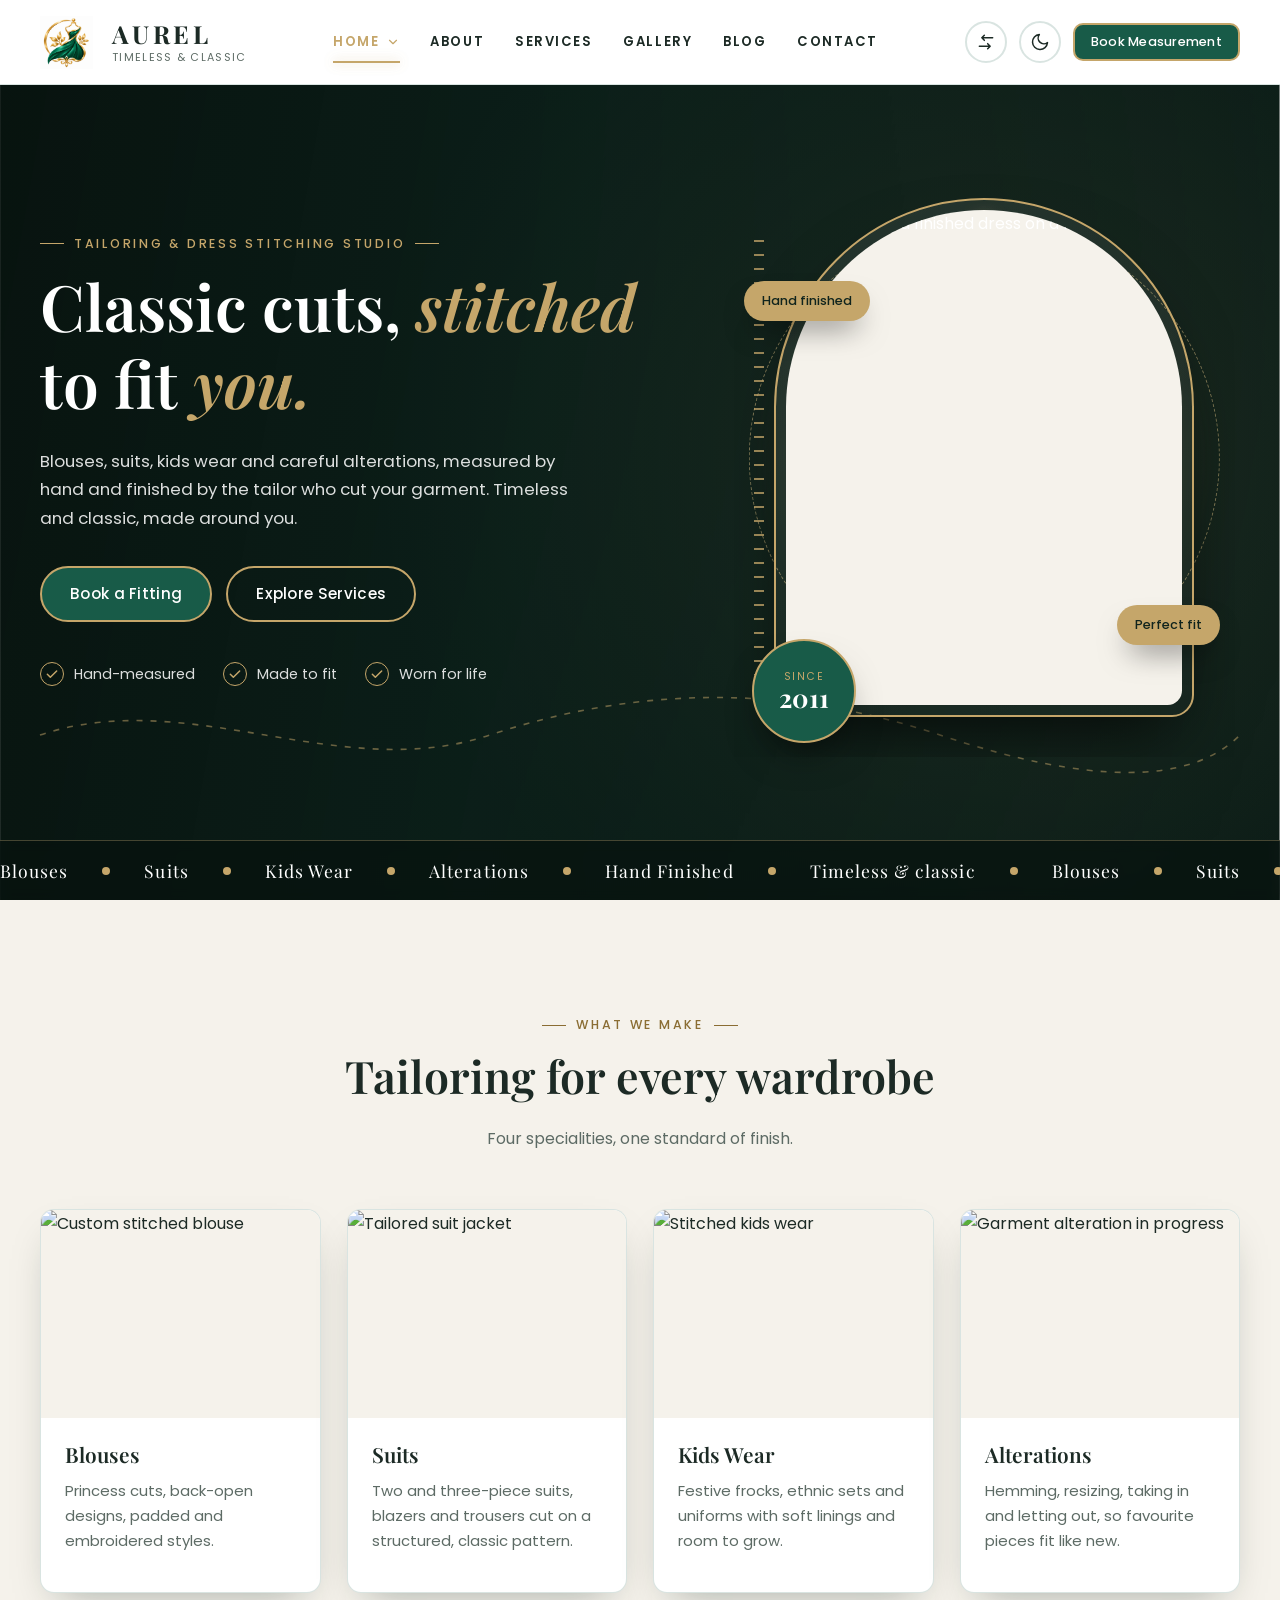
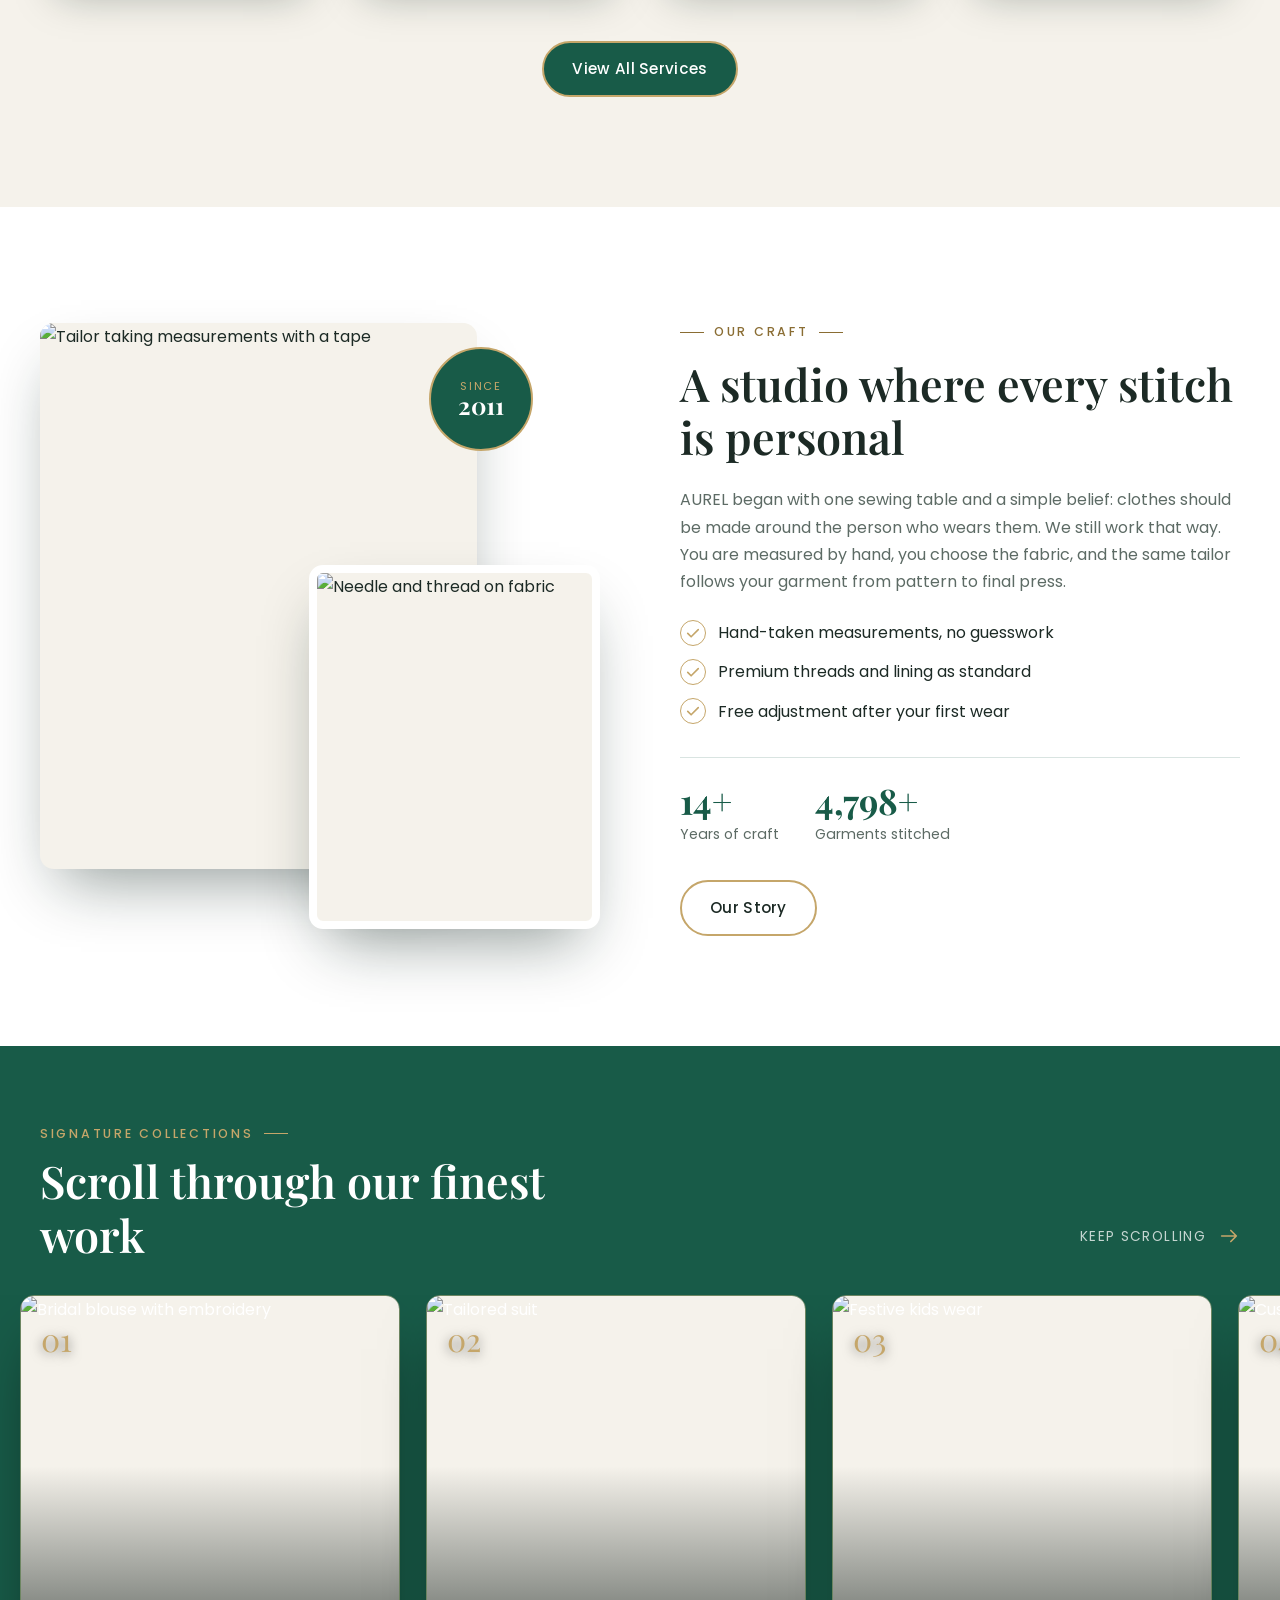
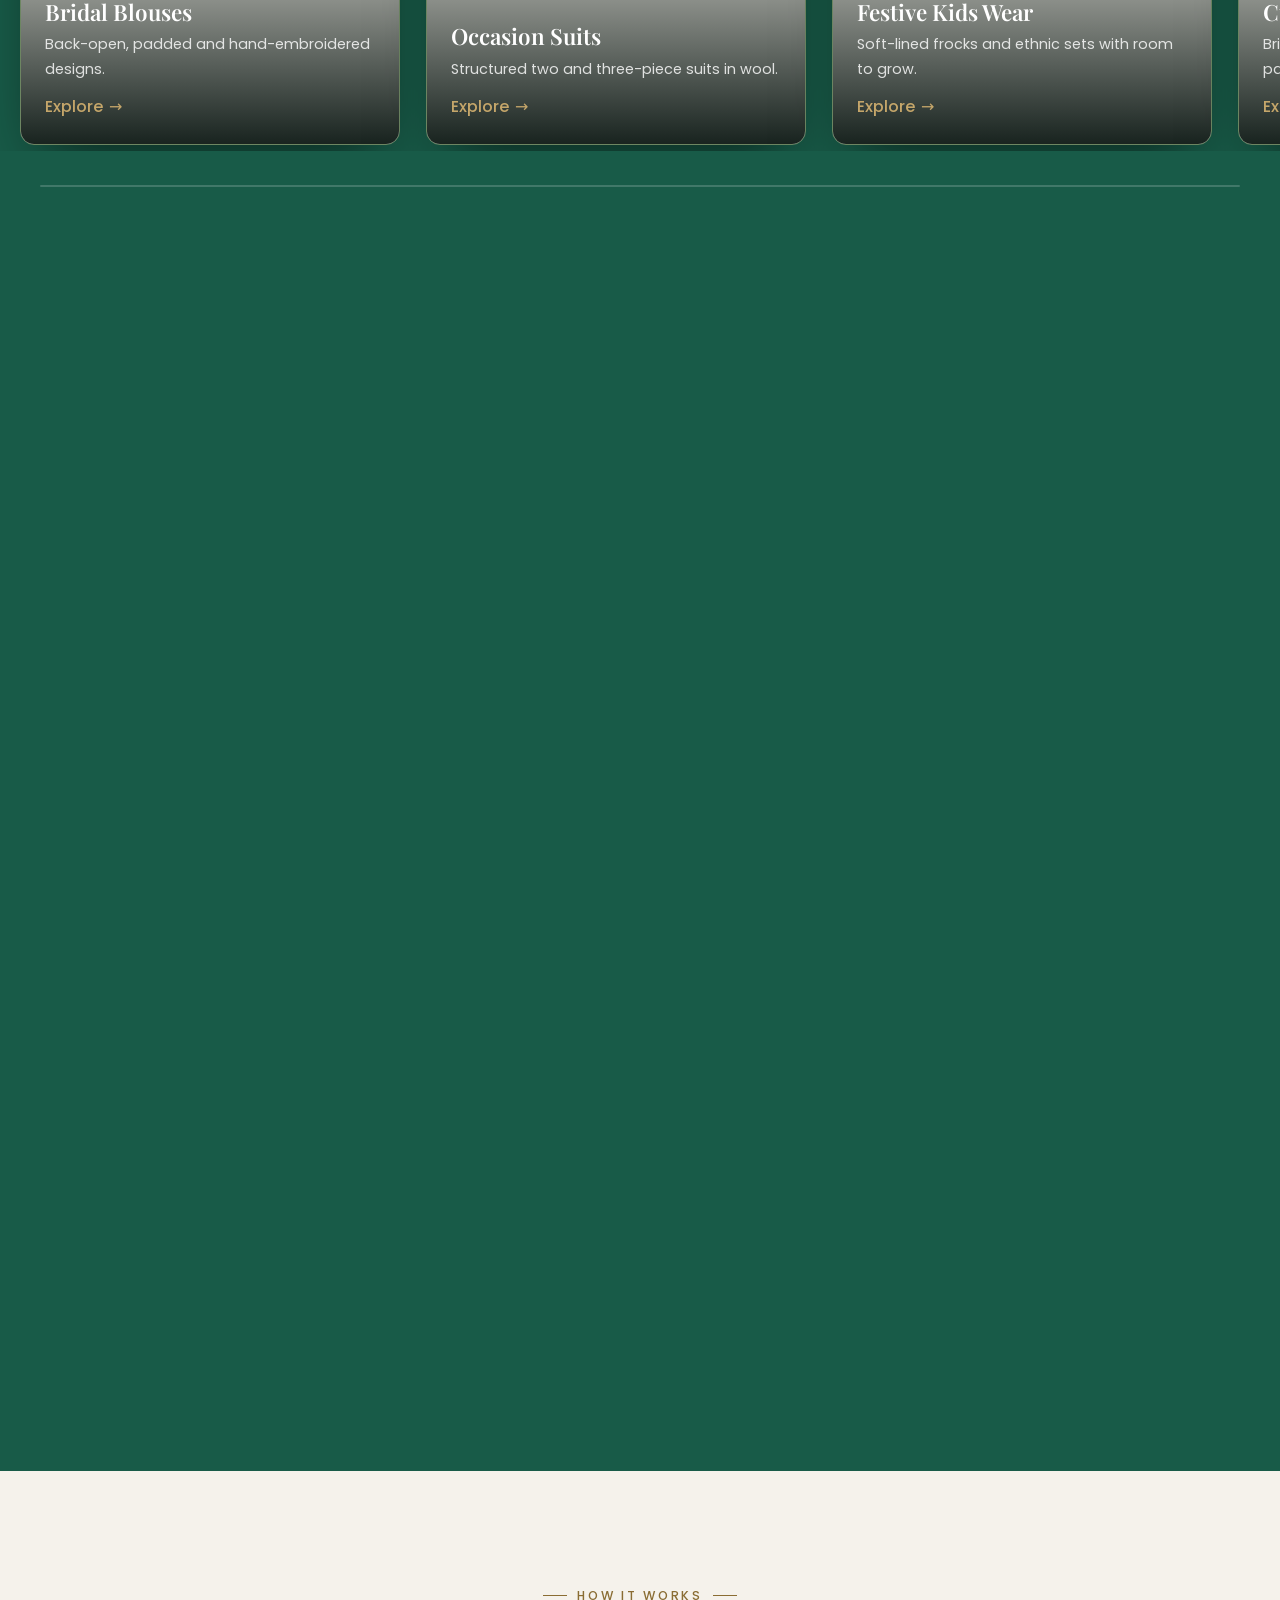
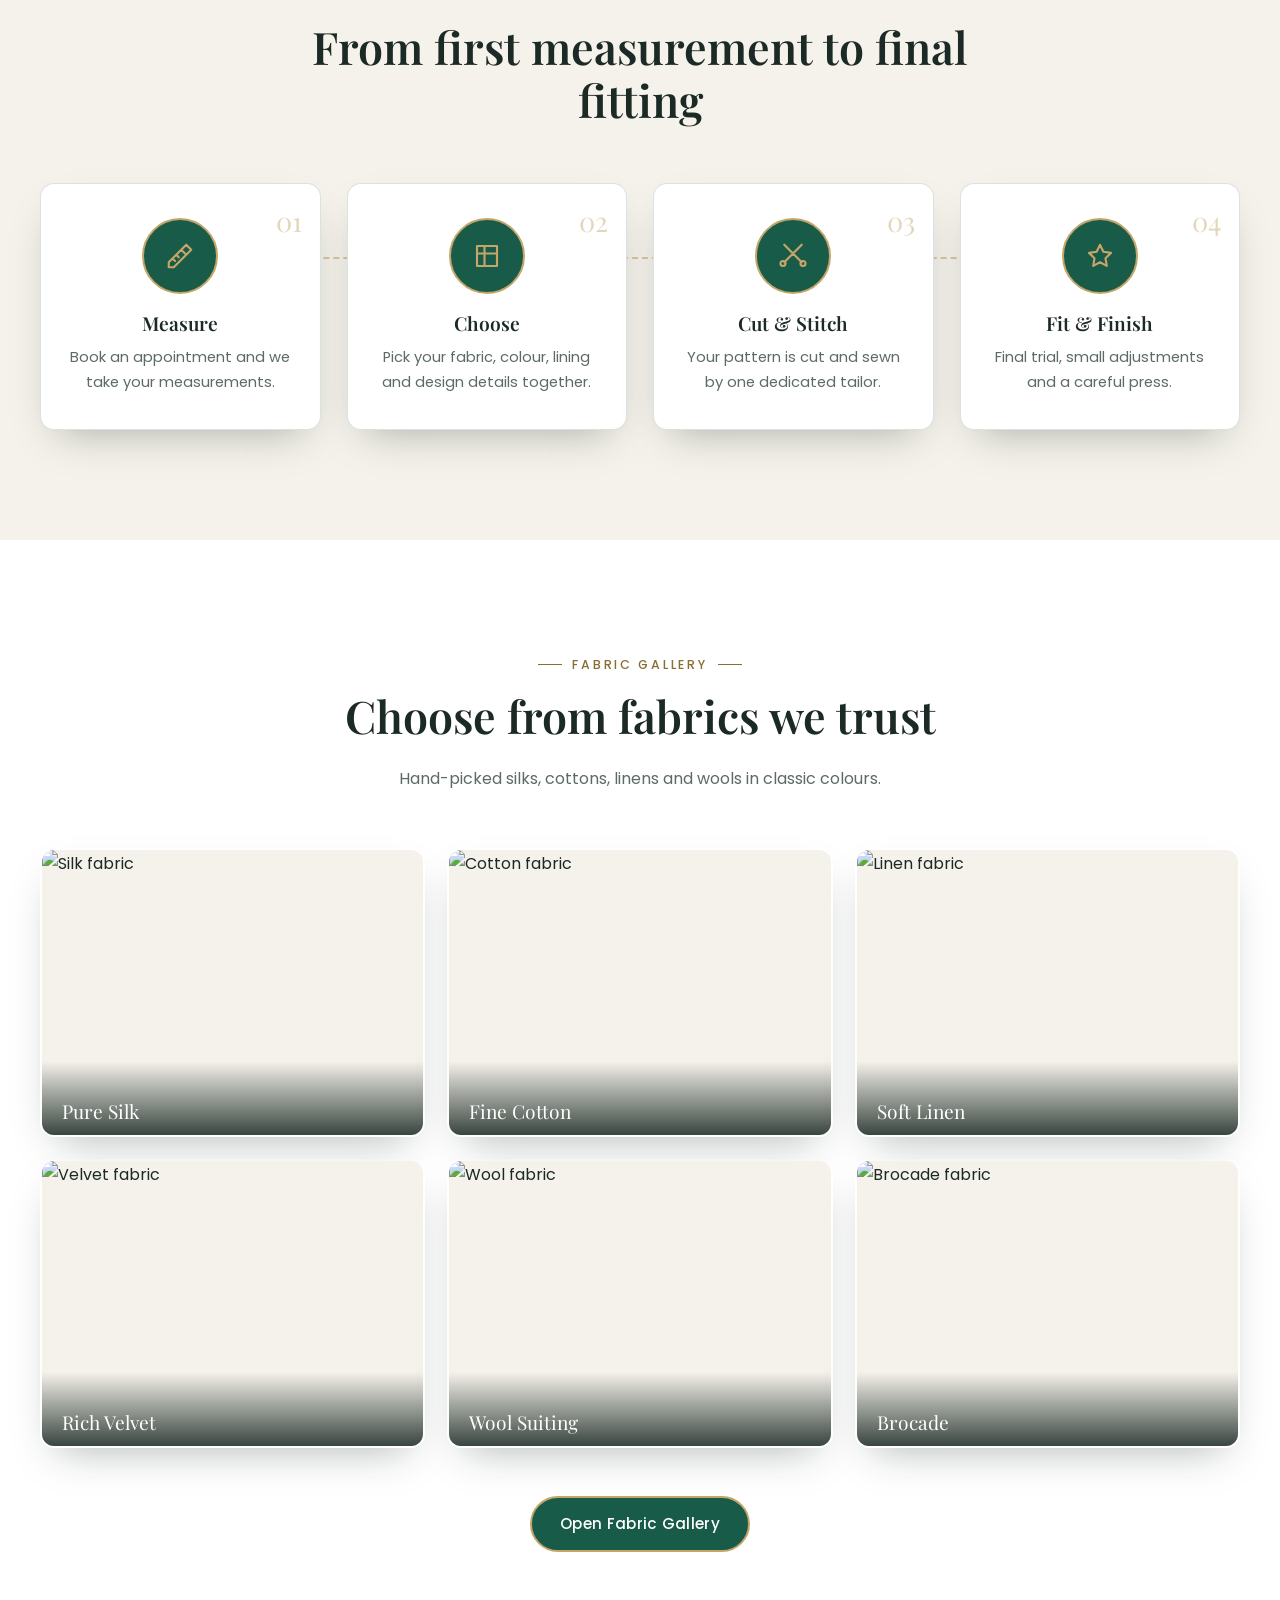
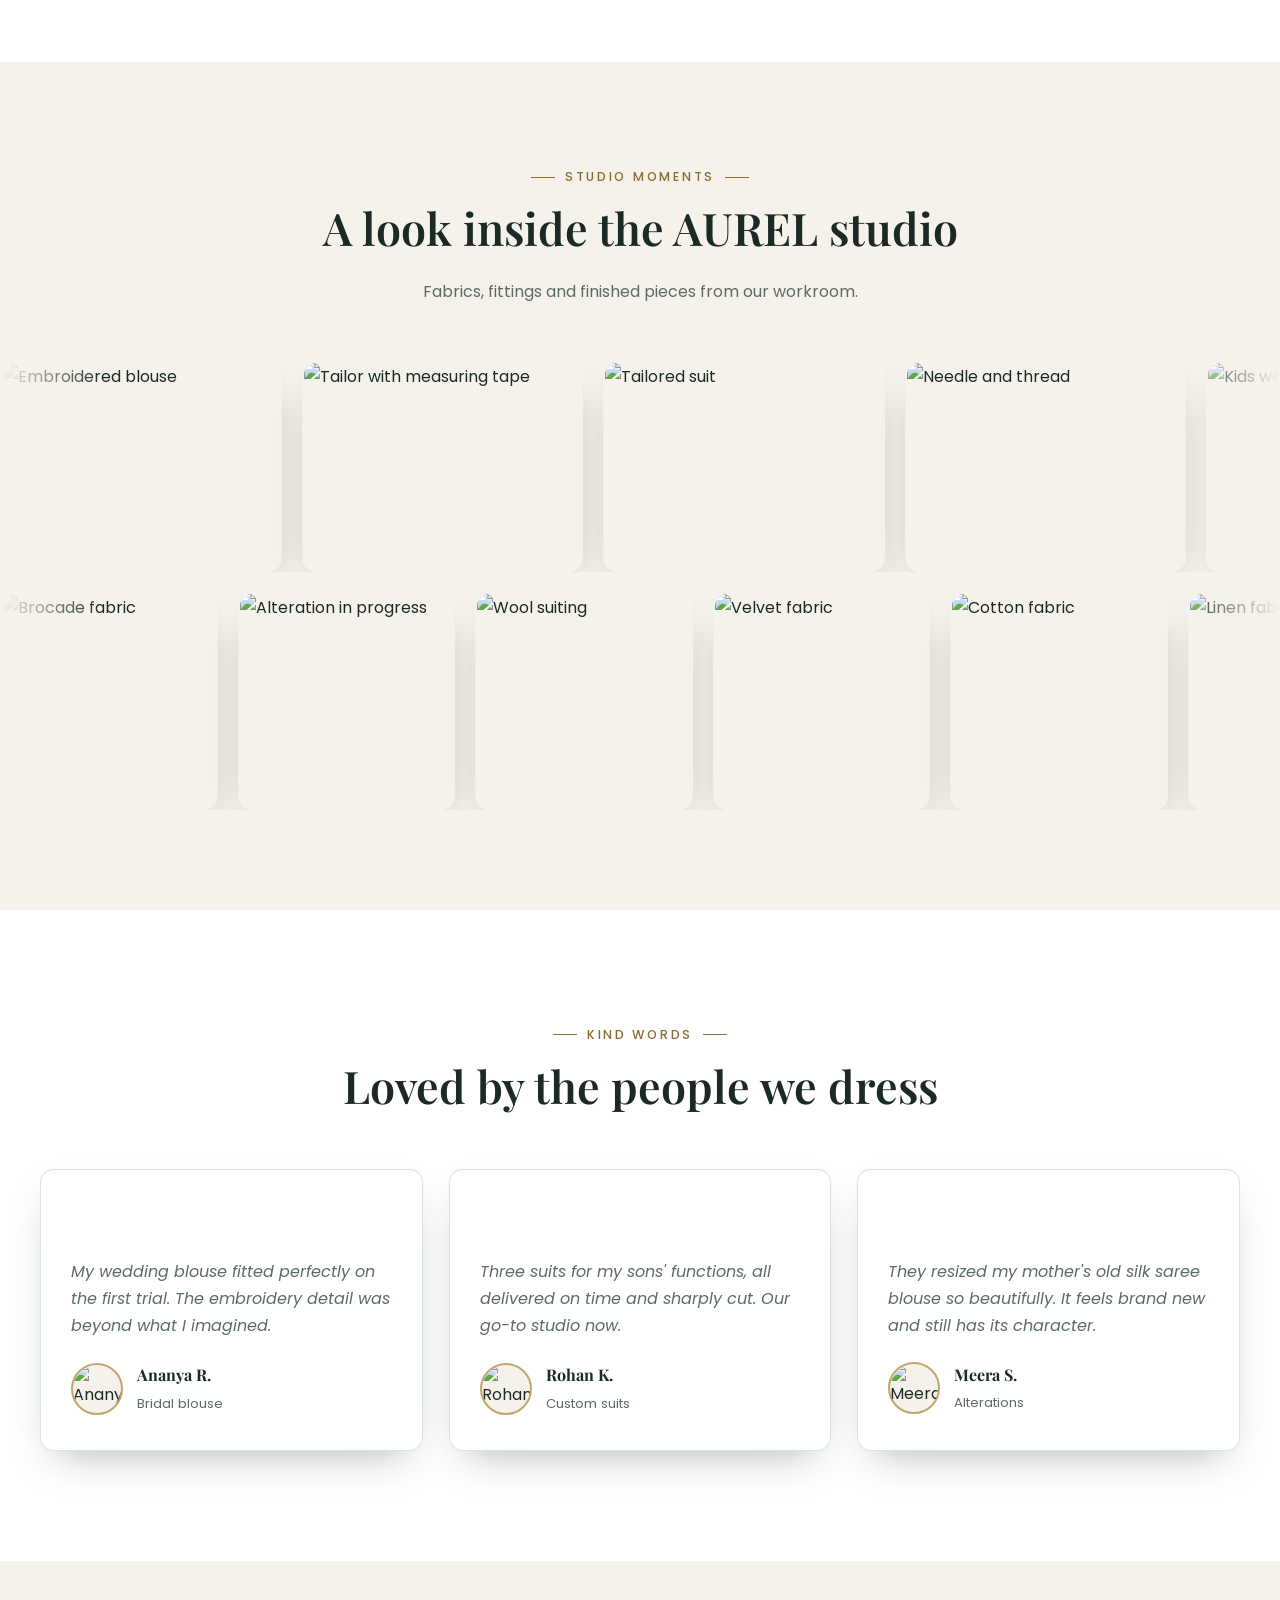
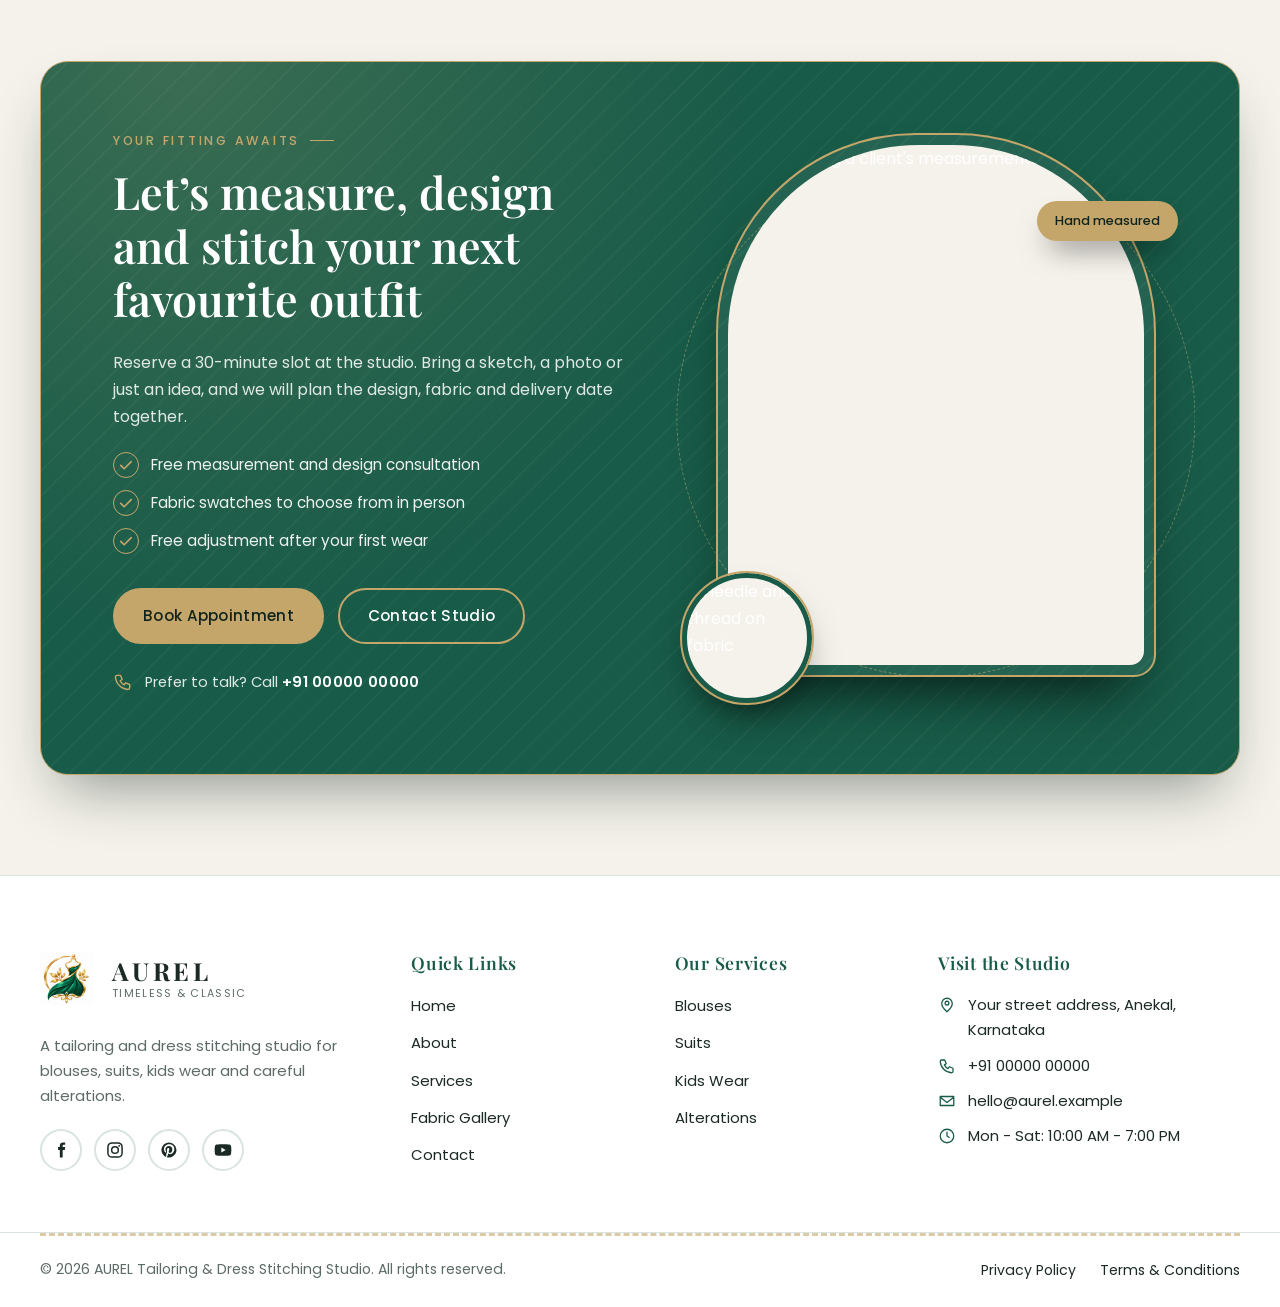
==== commit 2d6ed97c: "Add files via upload" ====
--- a/index.html
+++ b/index.html
@@ -23,8 +23,9 @@
   <link rel="preconnect" href="https://fonts.gstatic.com" crossorigin>
   <link href="https://fonts.googleapis.com/css2?family=Playfair+Display:wght@500;600;700&family=Poppins:wght@300;400;500;600&display=swap" rel="stylesheet">
  <link rel="stylesheet" href="index.css">
+  
 </head>
-<body>
+<body id="top">
   <a class="skip-link" href="#main">Skip to main content</a>
   <div class="scroll-progress" aria-hidden="true"></div>
 
@@ -34,8 +35,8 @@
 
       <a href="index.html" class="brand" aria-label="AUREL home">
         <!-- Logo 1: shown in LIGHT mode | Logo 2: shown in DARK mode -->
-        <img class="logo-img logo-light" src="/735e9904-bd19-4c59-94f9-e729f4ba6bff.png" alt="AUREL logo">
-        <img class="logo-img logo-dark" src="/b3f9ed93-58cc-4c50-a8bf-f6584e491061.png" alt="" aria-hidden="true">
+        <img class="logo-img logo-light" src="/4db8457e-b27e-4777-99eb-f86f3e451edc.png" alt="AUREL logo">
+        <img class="logo-img logo-dark" src="/038eab0c-1804-4107-88d0-d3be6d946b68.png" alt="" aria-hidden="true">
         <span class="brand-text">
           <span class="brand-name">AUREL</span>
           <span class="brand-tag">Timeless &amp; classic</span>
@@ -209,7 +210,7 @@
       </div>
     </section>
 
-    <!-- ============ NEW: HORIZONTAL SCROLL SECTION ============ -->
+    <!-- ============ HORIZONTAL SCROLL SECTION ============ -->
     <section class="hs" id="collections" aria-labelledby="hsTitle">
       <div class="hs-sticky">
         <div class="container hs-head">
@@ -314,7 +315,7 @@
       </div>
     </section>
 
-    <!-- ============ NEW: INFINITE PHOTO MARQUEE ============ -->
+    <!-- ============ INFINITE PHOTO MARQUEE ============ -->
     <section class="section section-alt mq-section" id="studio-moments" aria-labelledby="mqTitle">
       <div class="container">
         <div class="section-head reveal">
@@ -382,7 +383,7 @@
       </div>
     </section>
 
-    <!-- ============ 7. NEW CTA (split panel with photo, directly above footer) ============ -->
+    <!-- ============ 7. CTA (split panel with photo, directly above footer) ============ -->
     <section class="section-alt cta2" id="appointment-cta">
       <div class="container">
         <div class="cta2-panel reveal reveal-zoom">
@@ -426,8 +427,8 @@
       <div class="footer-brand">
         <a href="index.html" class="brand" aria-label="AUREL home">
           <!-- Logo 1: shown in LIGHT mode | Logo 2: shown in DARK mode -->
-          <img class="logo-img logo-light" src="/735e9904-bd19-4c59-94f9-e729f4ba6bff.png" alt="AUREL logo">
-          <img class="logo-img logo-dark" src="/b3f9ed93-58cc-4c50-a8bf-f6584e491061.png" alt="" aria-hidden="true">
+          <img class="logo-img logo-light" src="/4db8457e-b27e-4777-99eb-f86f3e451edc.png" alt="AUREL logo">
+          <img class="logo-img logo-dark" src="/038eab0c-1804-4107-88d0-d3be6d946b68.png" alt="" aria-hidden="true">
           <span class="brand-text">
             <span class="brand-name">AUREL</span>
             <span class="brand-tag">Timeless &amp; classic</span>
@@ -459,7 +460,6 @@
           <li><a href="services.html#blouses">Blouses</a></li>
           <li><a href="services.html#suits">Suits</a></li>
           <li><a href="services.html#kids">Kids Wear</a></li>
-          <li><a href="services.html#designing">Designing</a></li>
           <li><a href="services.html#alterations">Alterations</a></li>
         </ul>
       </div>
@@ -476,19 +476,23 @@
     </div>
 
     <div class="footer-bottom">
-      <div class="container bottom-inner">
-        <p>&copy; <span id="year">2026</span> AUREL Timeless &amp; classic. All rights reserved.</p>
-        <ul class="legal">
+      <span class="f-stitch" aria-hidden="true"></span>
+      <div class="container f-row">
+        <p class="f-copy">&copy; <span id="year">2026</span> AUREL Tailoring &amp; Dress Stitching Studio. All rights reserved.</p>
+        <ul class="f-legal">
           <li><a href="privacy-policy.html">Privacy Policy</a></li>
           <li><a href="terms-and-conditions.html">Terms &amp; Conditions</a></li>
         </ul>
+        <!-- <a href="#top" class="f-top" aria-label="Back to top">
+          <svg viewBox="0 0 24 24" width="18" height="18" aria-hidden="true"><path d="M12 19V5M5 12l7-7 7 7" fill="none" stroke="currentColor" stroke-width="1.8" stroke-linecap="round" stroke-linejoin="round"/></svg>
+        </a> -->
       </div>
     </div>
   </footer>
 
   <script src="index.js">
-  
+
   </script>
 
 </body>
-</html>+</html>
--- a/index.css
+++ b/index.css
@@ -1,4 +1,4 @@
- /* ---------- Design tokens ---------- */
+/* ---------- Design tokens ---------- */
 :root {
   --font-display: 'Playfair Display', Georgia, serif;
   --font-body: 'Poppins', system-ui, -apple-system, 'Segoe UI', sans-serif;
@@ -246,12 +246,23 @@
 
 /* ---------- 1. Hero (full viewport: background photo, framed photo, effects) ---------- */
 .hero {
+  /* Hero text colours. Light and dark theme both keep a dark hero background,
+     so only the dark-theme override below changes the text tones. */
+  --hero-title: #ffffff;
+  --hero-text: rgba(255, 255, 255, .86);
+  --hero-accent: var(--secondary);
+
   position: relative;
   min-height: calc(100svh - var(--header-h));
   display: flex; align-items: center;
   padding: 80px 0 150px;
   overflow: hidden; isolation: isolate;
-  background: #0a1914; color: #fff;
+  background: #0a1914; color: var(--hero-title);
+}
+[data-theme="dark"] .hero {
+  --hero-title: #f4ead2;   /* warm ivory headline */
+  --hero-text: #d8cfb8;    /* soft parchment body text */
+  --hero-accent: #e6cf97;  /* brighter antique gold for the italic word */
 }
 .hero-bg {
   position: absolute; inset: -20% 0 auto 0; width: 100%; height: 140%; object-fit: cover;
@@ -281,18 +292,18 @@
 .hero-content { min-width: 0; }
 .hero-title {
   font-size: clamp(2.5rem, 5vw, 4.5rem);
-  color: #fff; margin-bottom: .4em; perspective: 900px;
+  color: var(--hero-title); margin-bottom: .4em; perspective: 900px;
 }
 .hero-title .w {
   display: inline-block; transform-origin: 50% 100%;
   animation: wordIn 1s var(--ease) both;
   animation-delay: calc(.3s + var(--w, 0) * .12s);
 }
-.hero-title em { color: var(--secondary); font-style: italic; }
-.hero .lead { max-width: 560px; color: rgba(255, 255, 255, .86); font-size: 1.05rem; margin-bottom: 2em; }
-.hero .btn-secondary { color: #fff; }
+.hero-title em { color: var(--hero-accent); font-style: italic; }
+.hero .lead { max-width: 560px; color: var(--hero-text); font-size: 1.05rem; margin-bottom: 2em; }
+.hero .btn-secondary { color: var(--hero-title); }
 .hero .btn-secondary:hover { color: var(--on-secondary); }
-.hero-facts { display: flex; flex-wrap: wrap; gap: 12px 28px; margin-top: 40px; font-size: .9rem; color: rgba(255, 255, 255, .85); }
+.hero-facts { display: flex; flex-wrap: wrap; gap: 12px 28px; margin-top: 40px; font-size: .9rem; color: var(--hero-text); }
 .hero-facts li { display: flex; align-items: center; gap: 10px; }
 .hero-facts svg { color: var(--secondary); flex: none; padding: 3px; border: 1.5px solid var(--secondary); border-radius: 50%; width: 24px; height: 24px; }
 
@@ -393,7 +404,7 @@
 }
 .ticker-track { display: flex; width: max-content; animation: ticker 32s linear infinite; }
 .ticker-set { display: flex; align-items: center; gap: 34px; padding-inline-end: 34px; }
-.ticker-set span { font-family: var(--font-display); font-size: 1.1rem; letter-spacing: .06em; white-space: nowrap; color: #fff; }
+.ticker-set span { font-family: var(--font-display); font-size: 1.1rem; letter-spacing: .06em; white-space: nowrap; color: var(--hero-title); }
 .ticker-set i { width: 8px; height: 8px; border-radius: 50%; background: var(--secondary); flex: none; }
 
 /* ---------- 2. Services ---------- */
@@ -443,7 +454,7 @@
 .a-stat strong::after { content: '+'; }
 .a-stat span { font-size: .88rem; color: var(--muted); }
 
-/* ---------- NEW: Horizontal scroll section (vertical scroll drives sideways movement) ---------- */
+/* ---------- Horizontal scroll section (vertical scroll drives sideways movement) ---------- */
 .hs { background: var(--primary); color: #fff; position: relative; }
 .hs-sticky {
   position: relative;
@@ -539,7 +550,7 @@
 }
 .fabric:hover figcaption { transform: translateY(0); color: var(--secondary); }
 
-/* ---------- NEW: Infinite photo marquee ---------- */
+/* ---------- Infinite photo marquee ---------- */
 .mq-section { padding: 100px 0; overflow: hidden; }
 .mq-wrap {
   display: grid; gap: 20px;
@@ -576,7 +587,7 @@
 .quote footer strong { display: block; font-family: var(--font-display); }
 .quote footer span { font-size: .82rem; color: var(--muted); }
 
-/* ---------- 7. NEW CTA: split panel with photo (directly above footer) ---------- */
+/* ---------- 7. CTA: split panel with photo (directly above footer) ---------- */
 .cta2 { padding: 100px 0; }
 .cta2-panel {
   position: relative; overflow: hidden; isolation: isolate;
@@ -663,13 +674,26 @@
   transform: translateY(-4px) rotateY(180deg);
 }
 
+/* ---------- Footer bottom bar (shared standard) ---------- */
 .footer-bottom { border-top: 1px solid var(--line); }
-.bottom-inner { display: flex; justify-content: space-between; align-items: center; flex-wrap: wrap; gap: 12px; padding: 20px 0; font-size: .88rem; color: var(--muted); }
-.bottom-inner p { margin: 0; }
-.legal { display: flex; gap: 24px; }
-.legal a { color: var(--text); transition: color .3s; }
-.legal a:hover { color: var(--primary); }
-[data-theme="dark"] .legal a:hover { color: var(--secondary); }
+.f-stitch {
+  display: block; width: min(100% - 40px, var(--container)); margin: 0 auto;
+  border-top: 3px dashed var(--secondary); opacity: .6;
+  transform-origin: left center; animation: fStitch 1.6s var(--ease) both;
+}
+[dir="rtl"] .f-stitch { transform-origin: right center; }
+.f-row { display: flex; justify-content: space-between; align-items: center; flex-wrap: wrap; gap: 16px; padding: 20px 0 24px; }
+.f-copy { margin: 0; font-size: .88rem; color: var(--muted); }
+.f-legal { display: flex; gap: 24px; }
+.f-legal a { color: var(--text); font-size: .88rem; transition: color .3s; }
+.f-legal a:hover { color: var(--primary); }
+[data-theme="dark"] .f-legal a:hover { color: var(--secondary); }
+.f-top {
+  width: 42px; height: 42px; display: grid; place-items: center; border-radius: 50%;
+  border: 2px solid var(--line); color: var(--text);
+  transition: background .3s var(--ease), color .3s var(--ease), border-color .3s var(--ease), transform .4s var(--ease);
+}
+.f-top:hover { background: var(--secondary); border-color: var(--secondary); color: var(--on-secondary); transform: translateY(-3px); }
 
 /* ---------- Scroll reveal (2D + 3D) ---------- */
 .reveal { opacity: 0; transform: perspective(900px) translateY(50px) rotateX(14deg); transition: opacity .9s var(--ease), transform .9s var(--ease); transition-delay: calc(var(--i, 0) * .12s); }
@@ -717,6 +741,7 @@
 @keyframes ticker { to { transform: translateX(-50%); } }
 @keyframes mqLeft { from { transform: translateX(0); } to { transform: translateX(-50%); } }
 @keyframes mqRight { from { transform: translateX(-50%); } to { transform: translateX(0); } }
+@keyframes fStitch { from { transform: scaleX(0); } to { transform: scaleX(1); } }
 
 /* ---------- Responsive ---------- */
 @media (max-width: 1100px) {
@@ -778,7 +803,7 @@
   .logo-img { width: 40px; height: 40px; }
   .brand-name { font-size: 1.3rem; }
   .cols-4, .steps, .fabric-grid, .footer-grid { grid-template-columns: 1fr; }
-  .bottom-inner { justify-content: center; text-align: center; }
+  .f-row { justify-content: center; text-align: center; }
   .hero-facts { gap: 10px 20px; }
   .ticker-set span { font-size: .95rem; }
   .hv-chip { font-size: .72rem; padding: 7px 14px; }
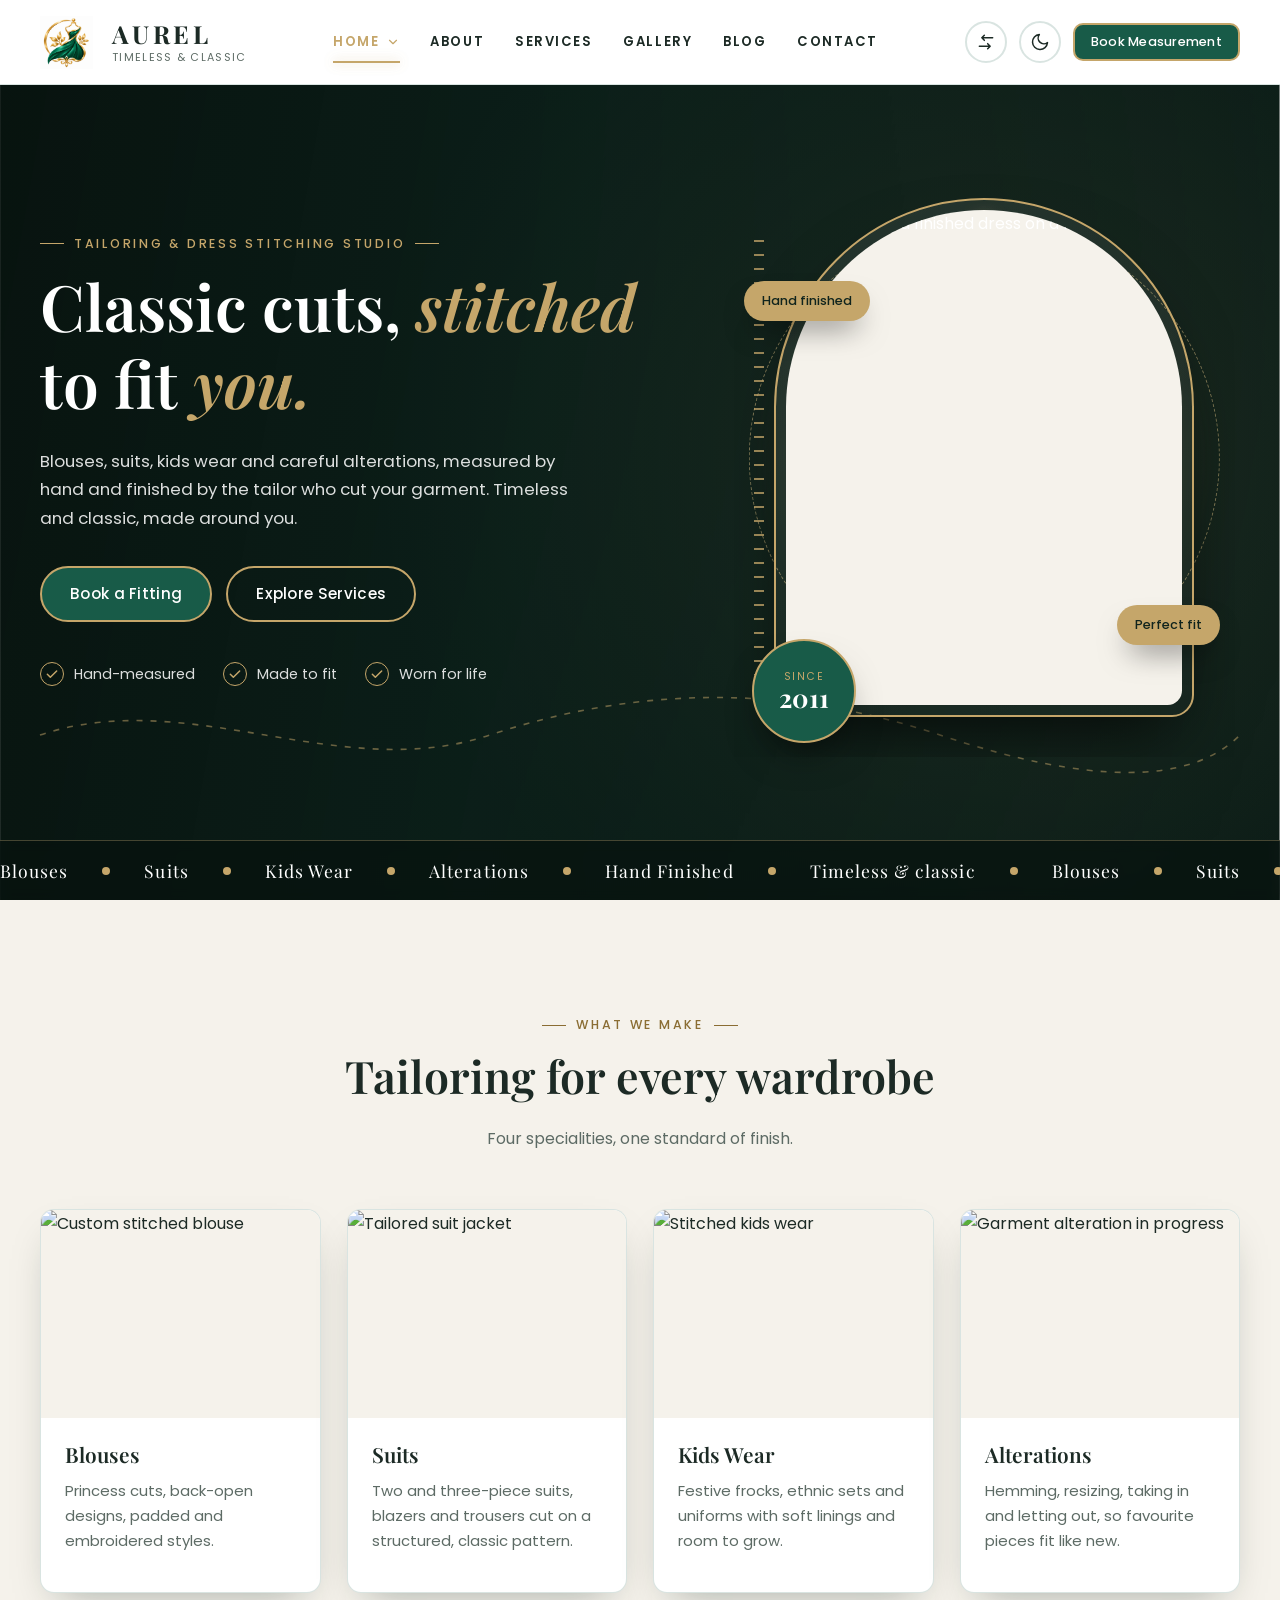
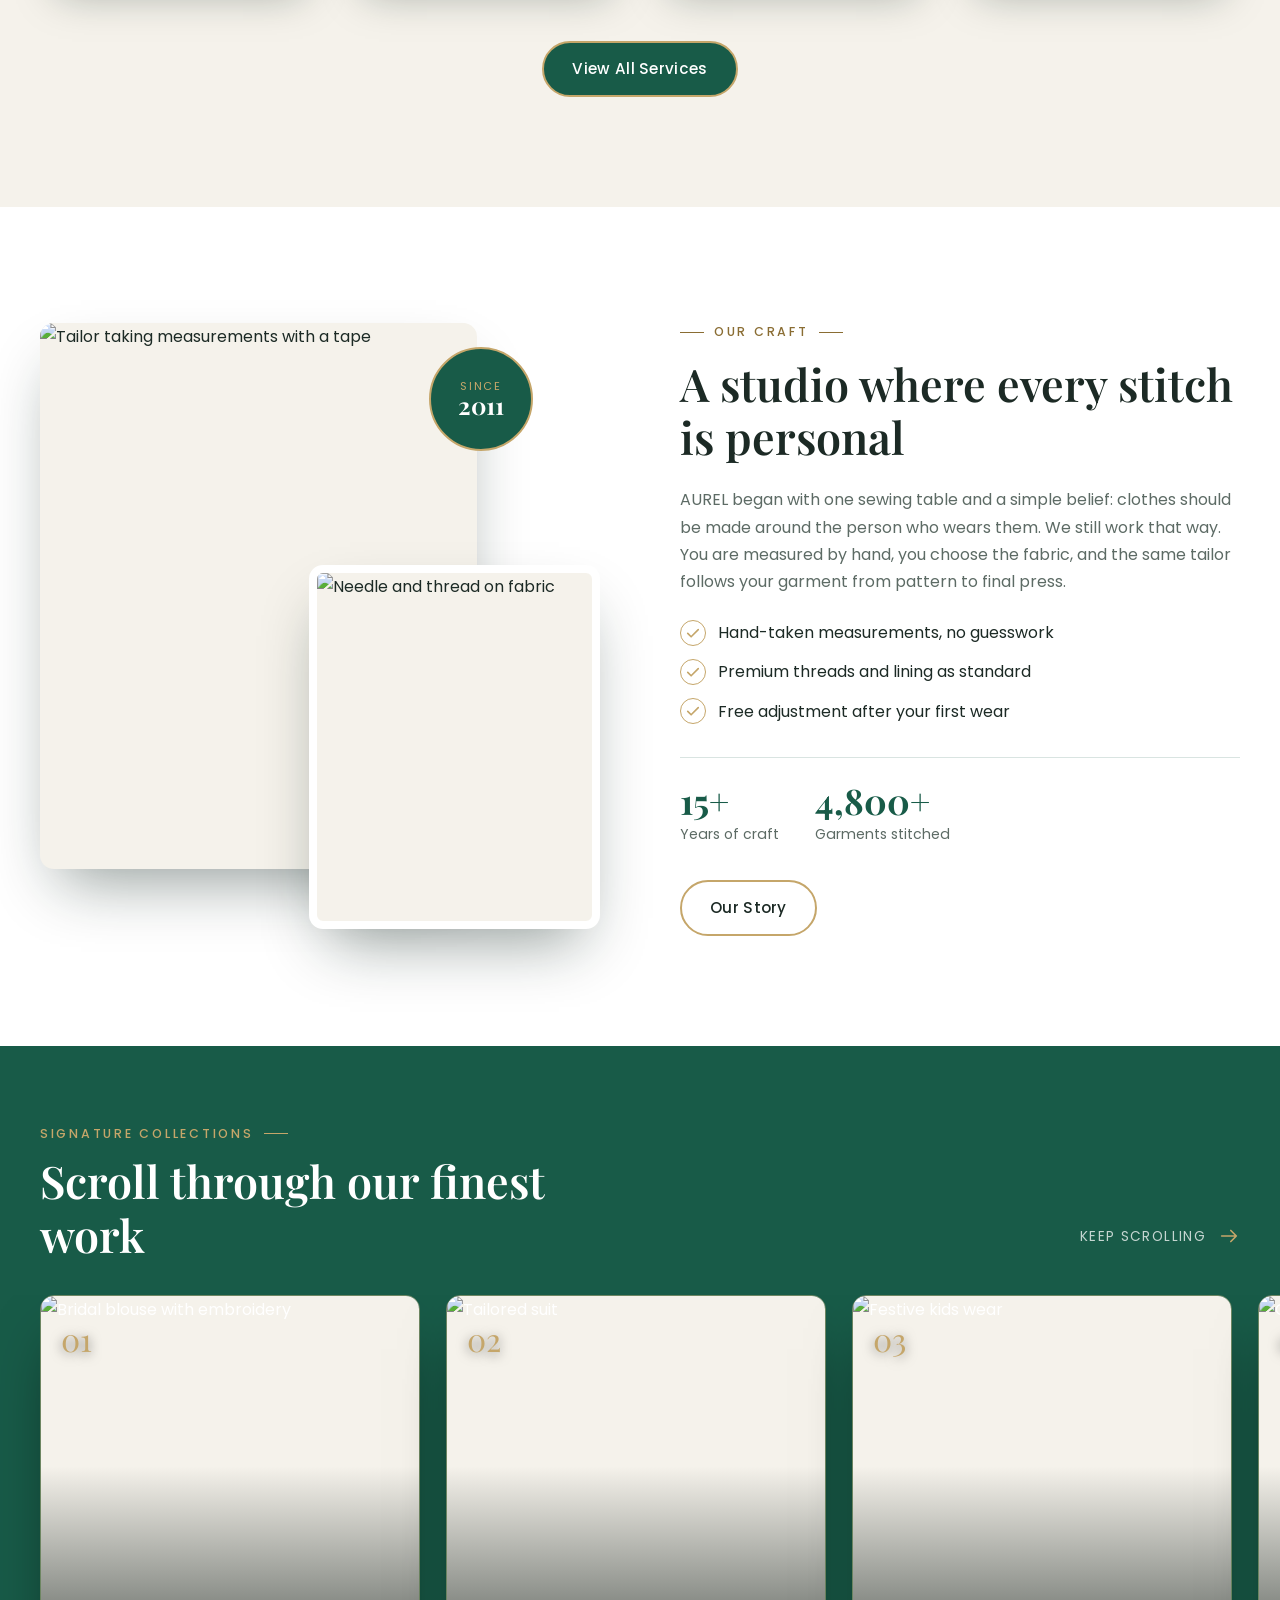
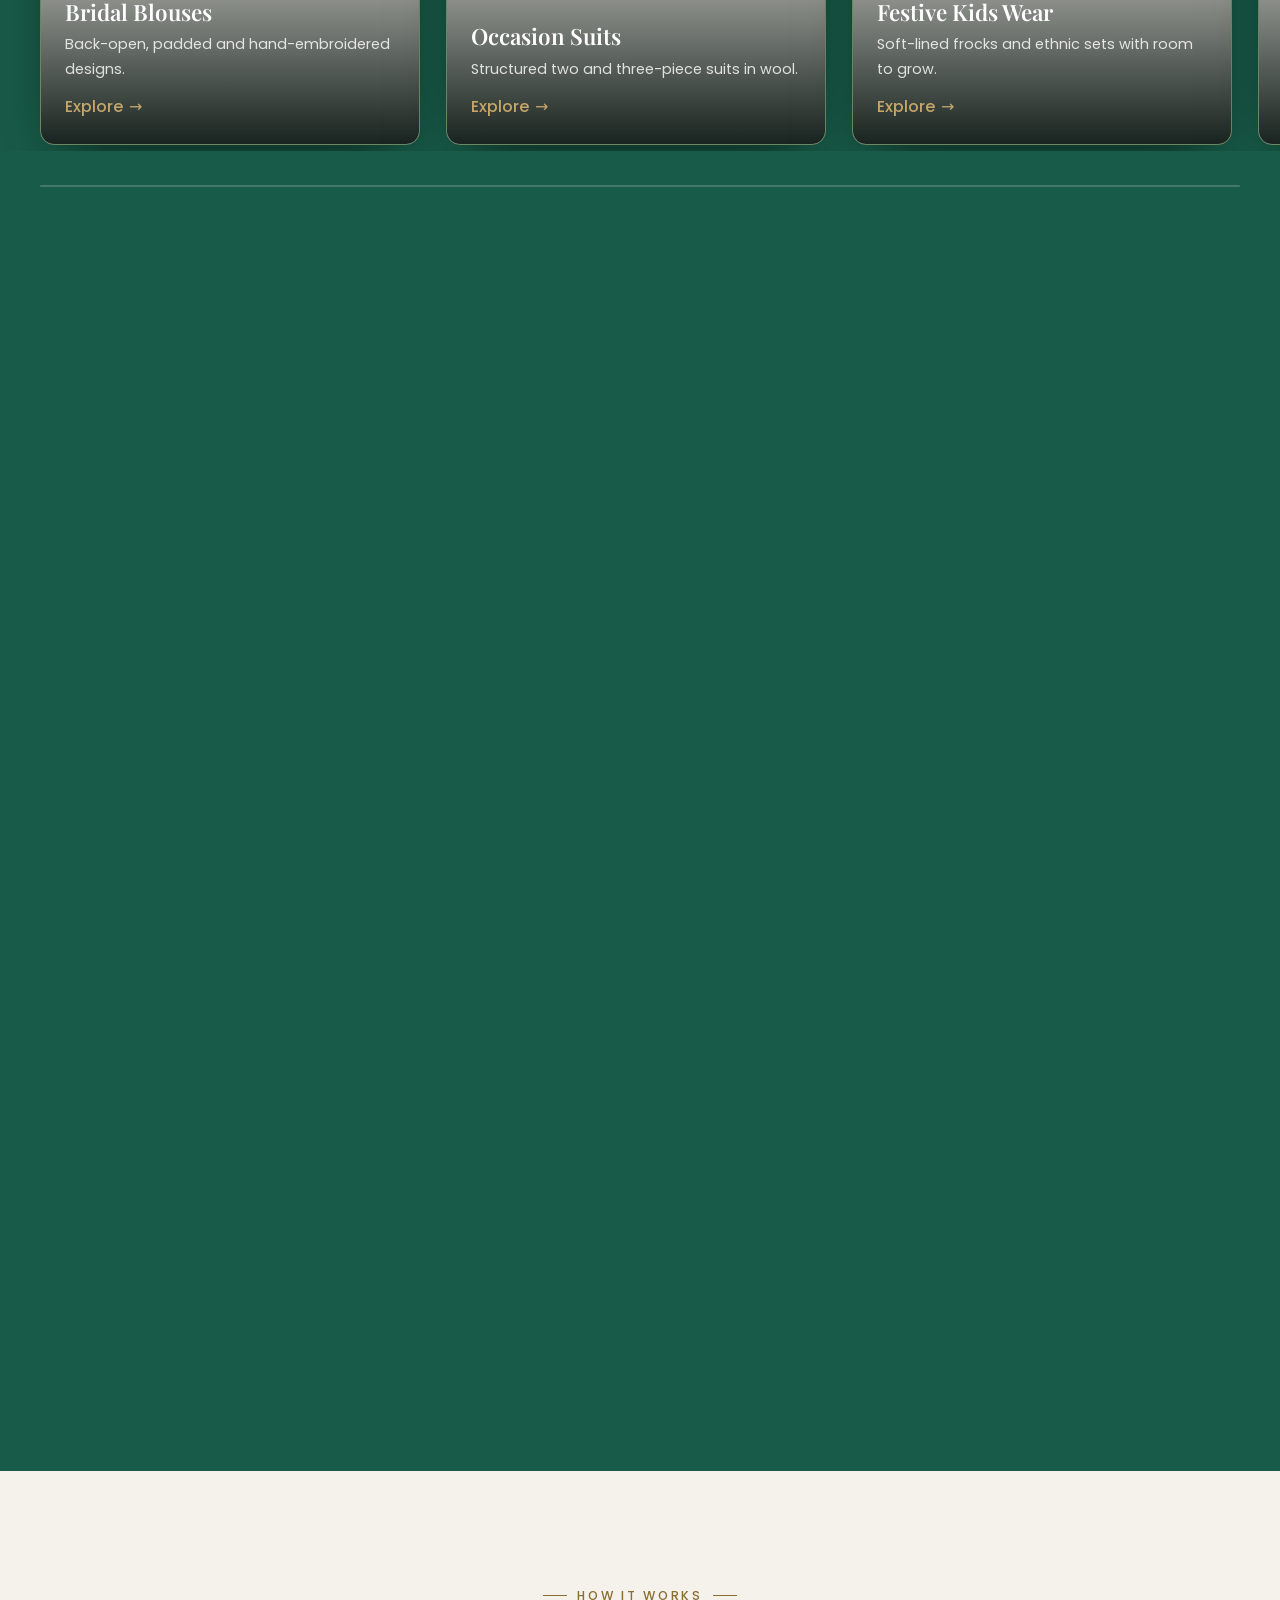
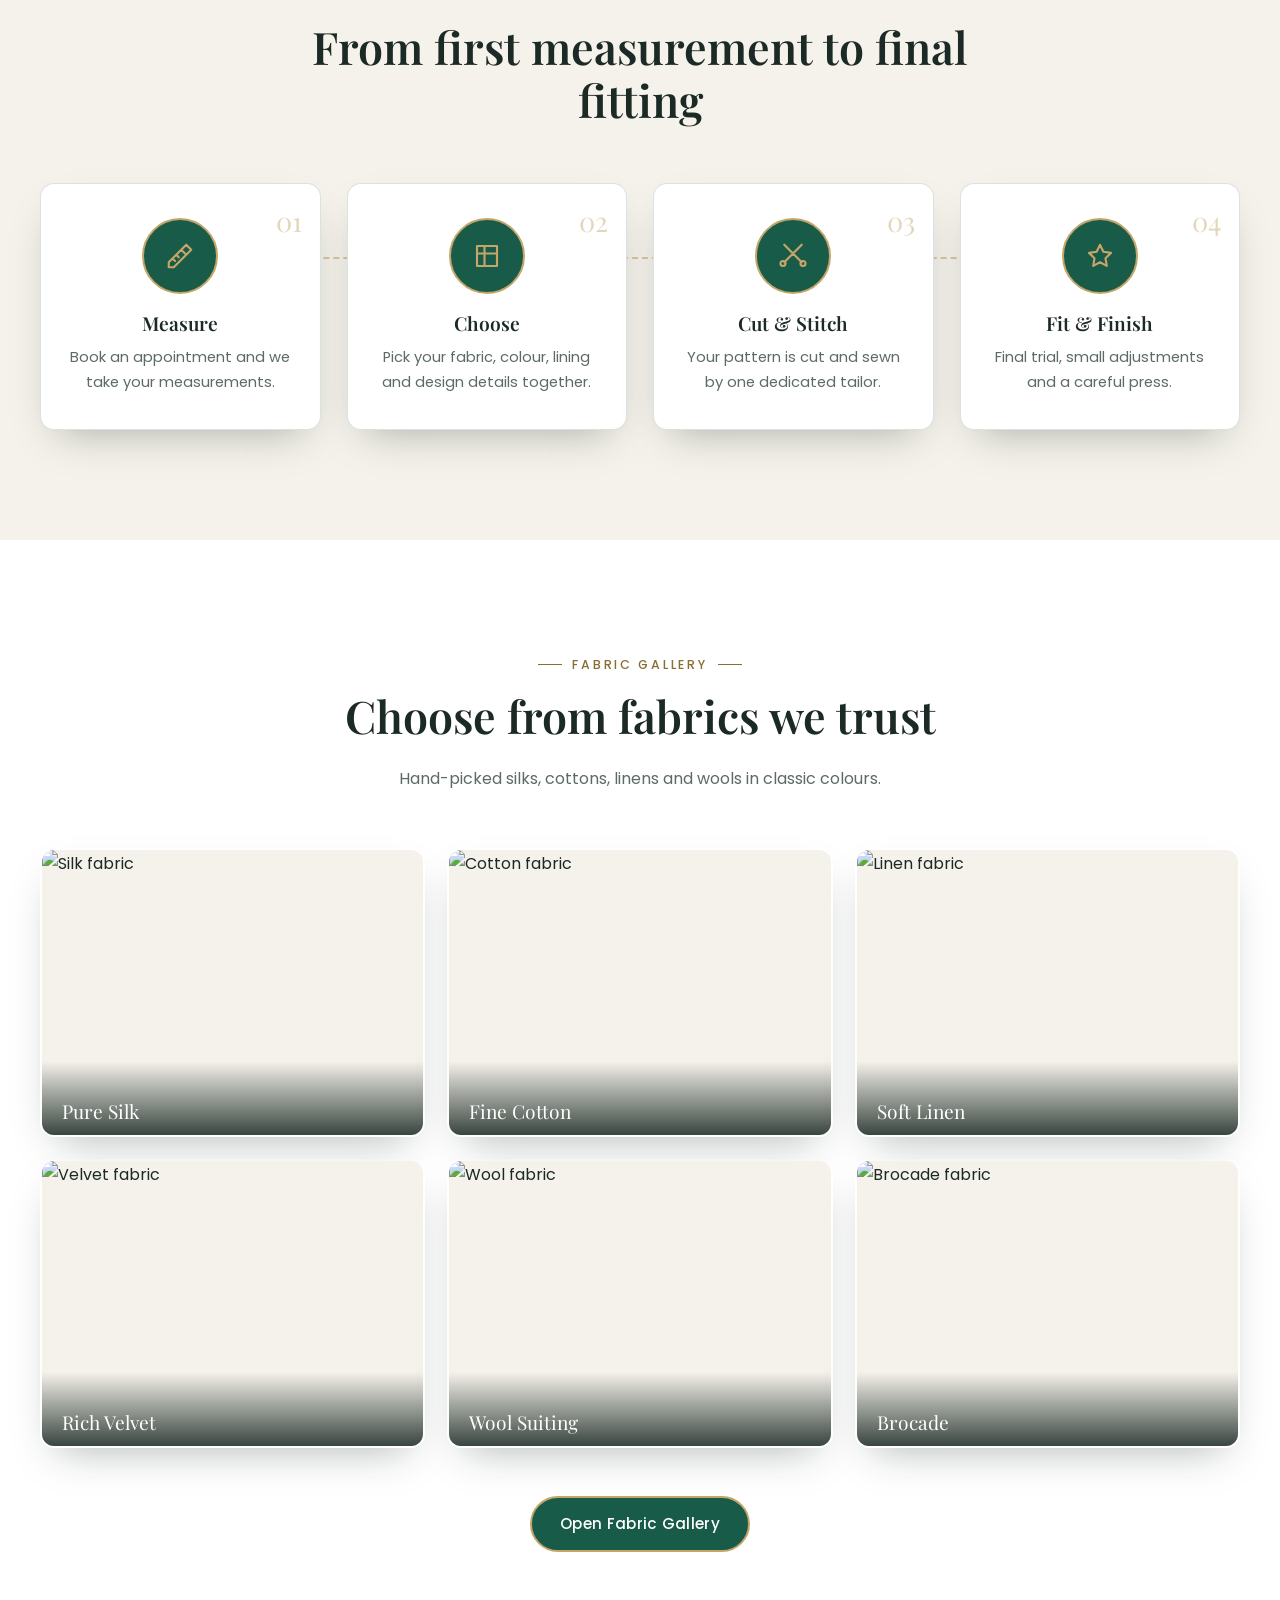
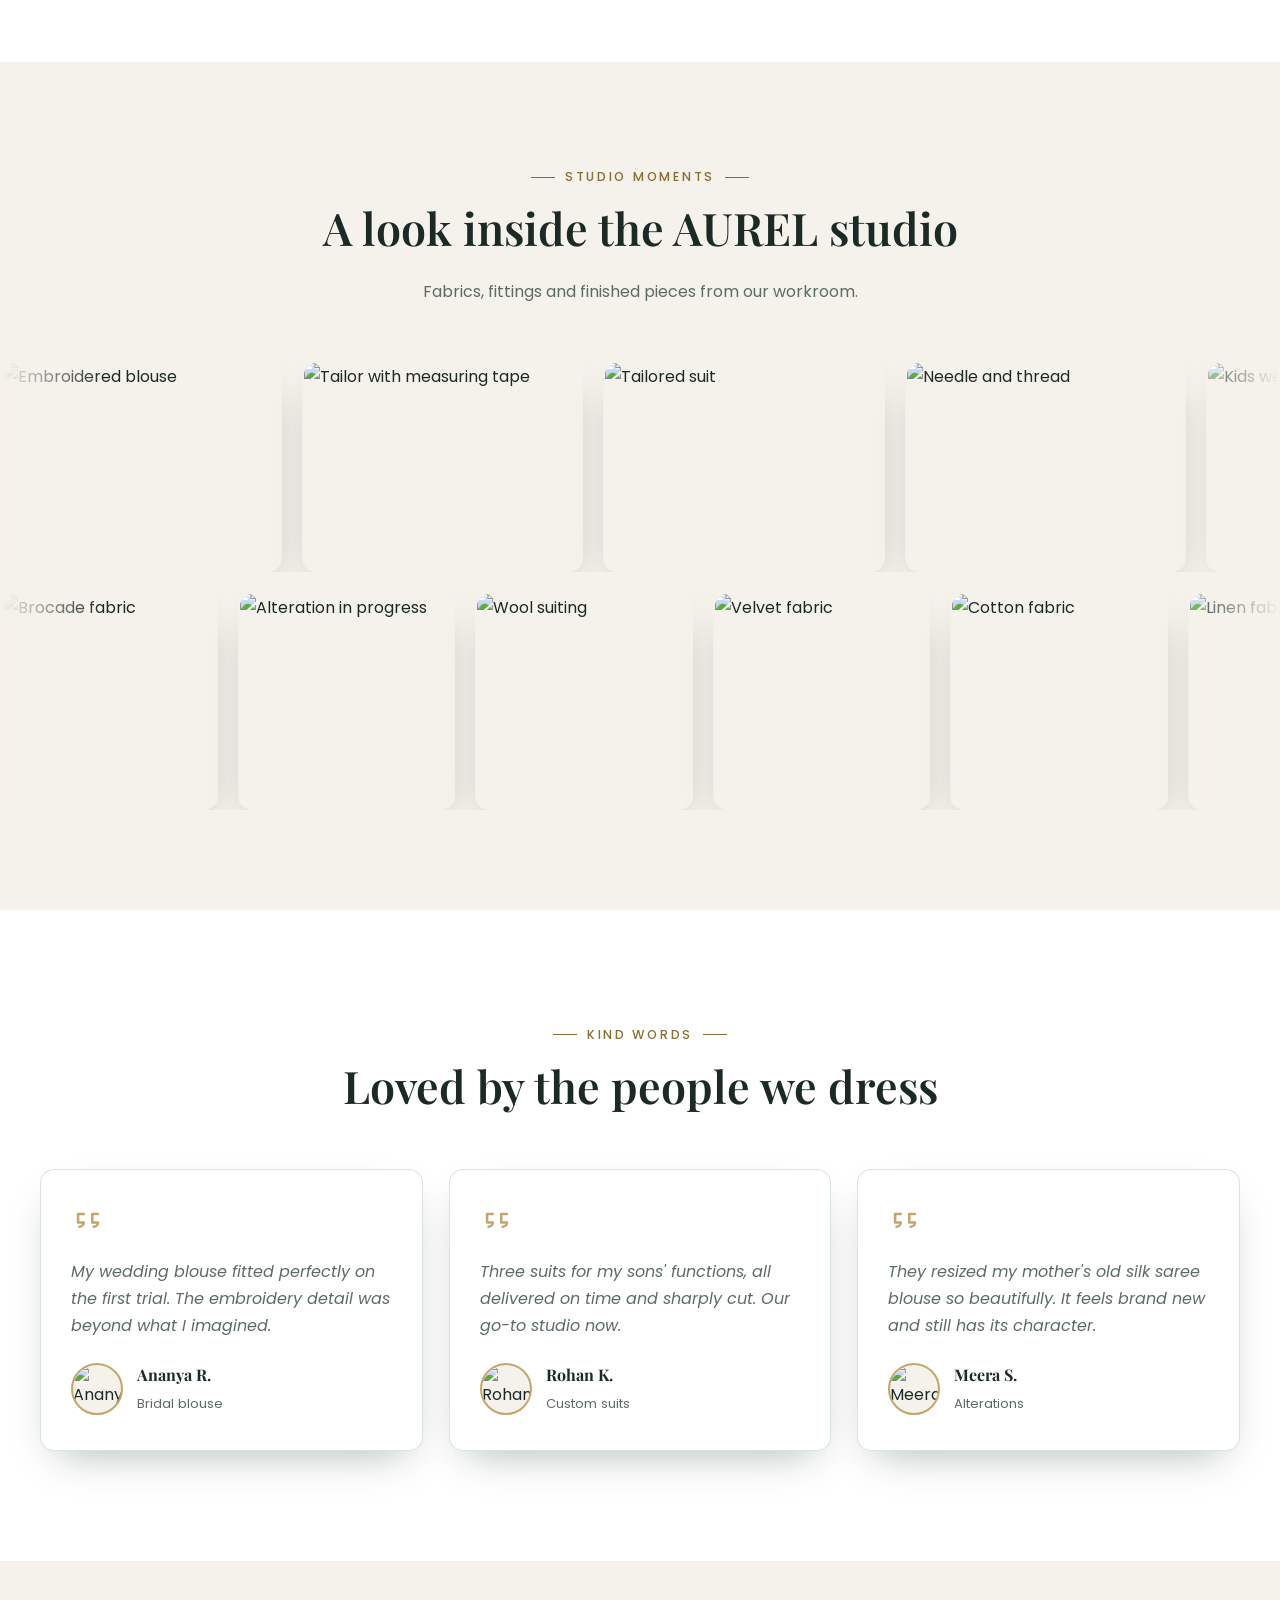
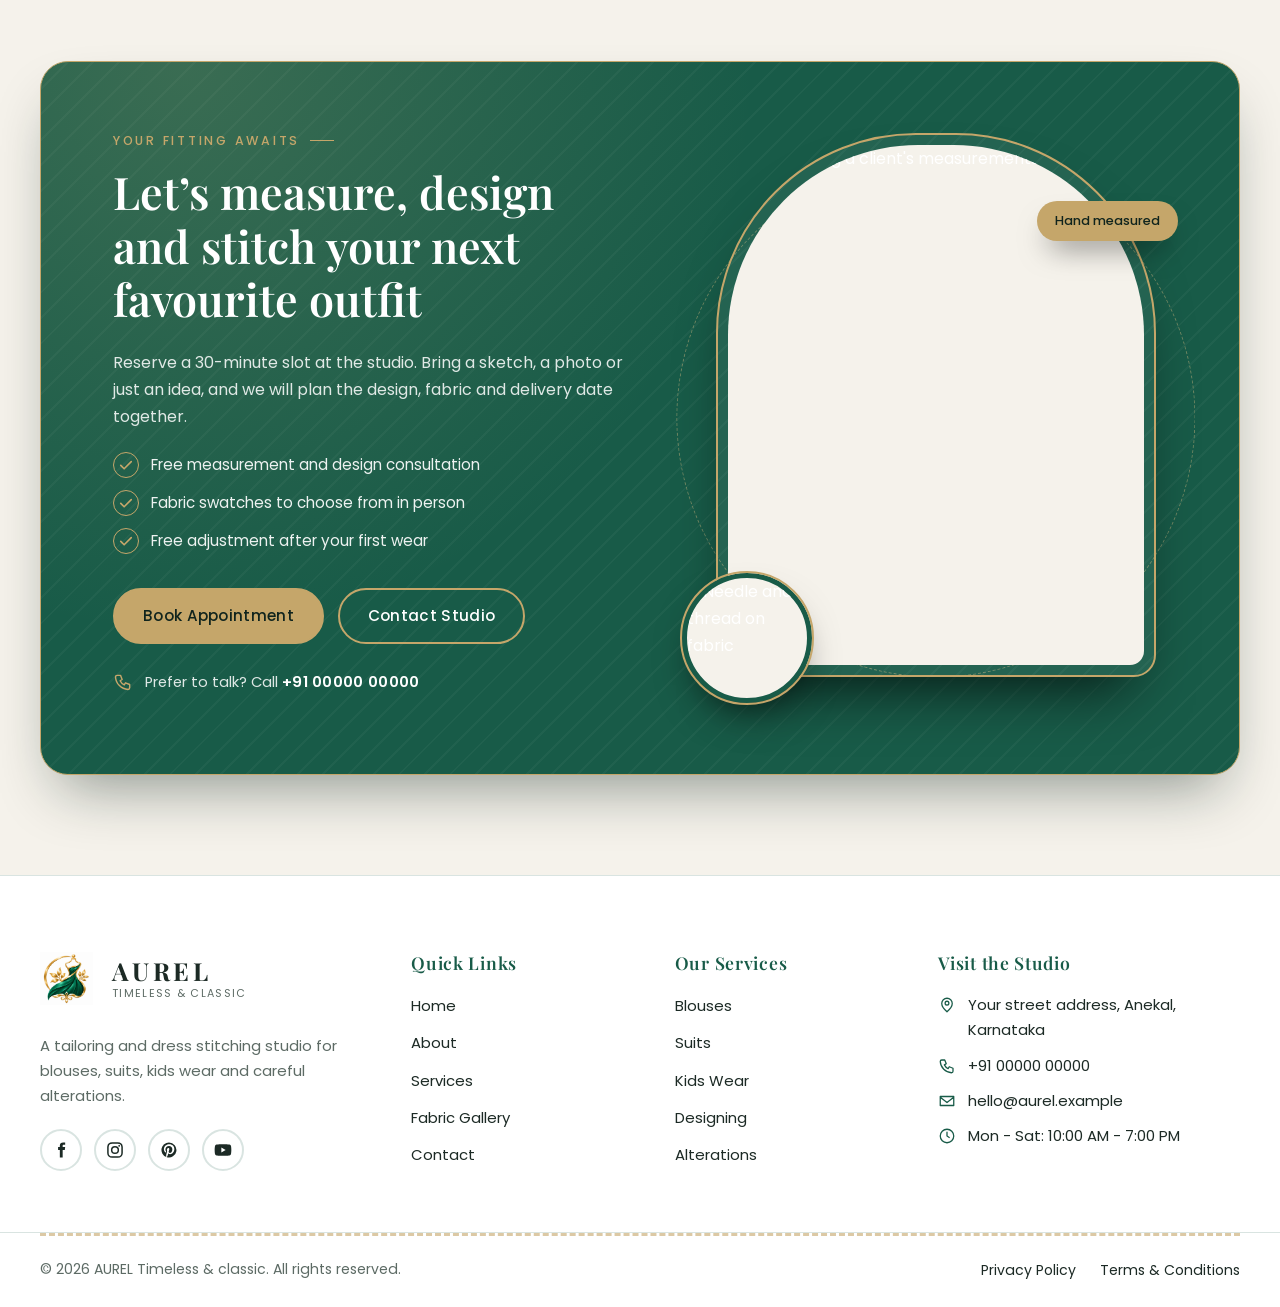
==== commit fe3cd63e: "Add files via upload" ====
--- a/index.html
+++ b/index.html
@@ -460,6 +460,7 @@
           <li><a href="services.html#blouses">Blouses</a></li>
           <li><a href="services.html#suits">Suits</a></li>
           <li><a href="services.html#kids">Kids Wear</a></li>
+          <li><a href="services.html#designing">Designing</a></li>
           <li><a href="services.html#alterations">Alterations</a></li>
         </ul>
       </div>
@@ -478,7 +479,7 @@
     <div class="footer-bottom">
       <span class="f-stitch" aria-hidden="true"></span>
       <div class="container f-row">
-        <p class="f-copy">&copy; <span id="year">2026</span> AUREL Tailoring &amp; Dress Stitching Studio. All rights reserved.</p>
+        <p class="f-copy">&copy; <span id="year">2026</span> AUREL Timeless &amp; classic. All rights reserved.</p>
         <ul class="f-legal">
           <li><a href="privacy-policy.html">Privacy Policy</a></li>
           <li><a href="terms-and-conditions.html">Terms &amp; Conditions</a></li>
